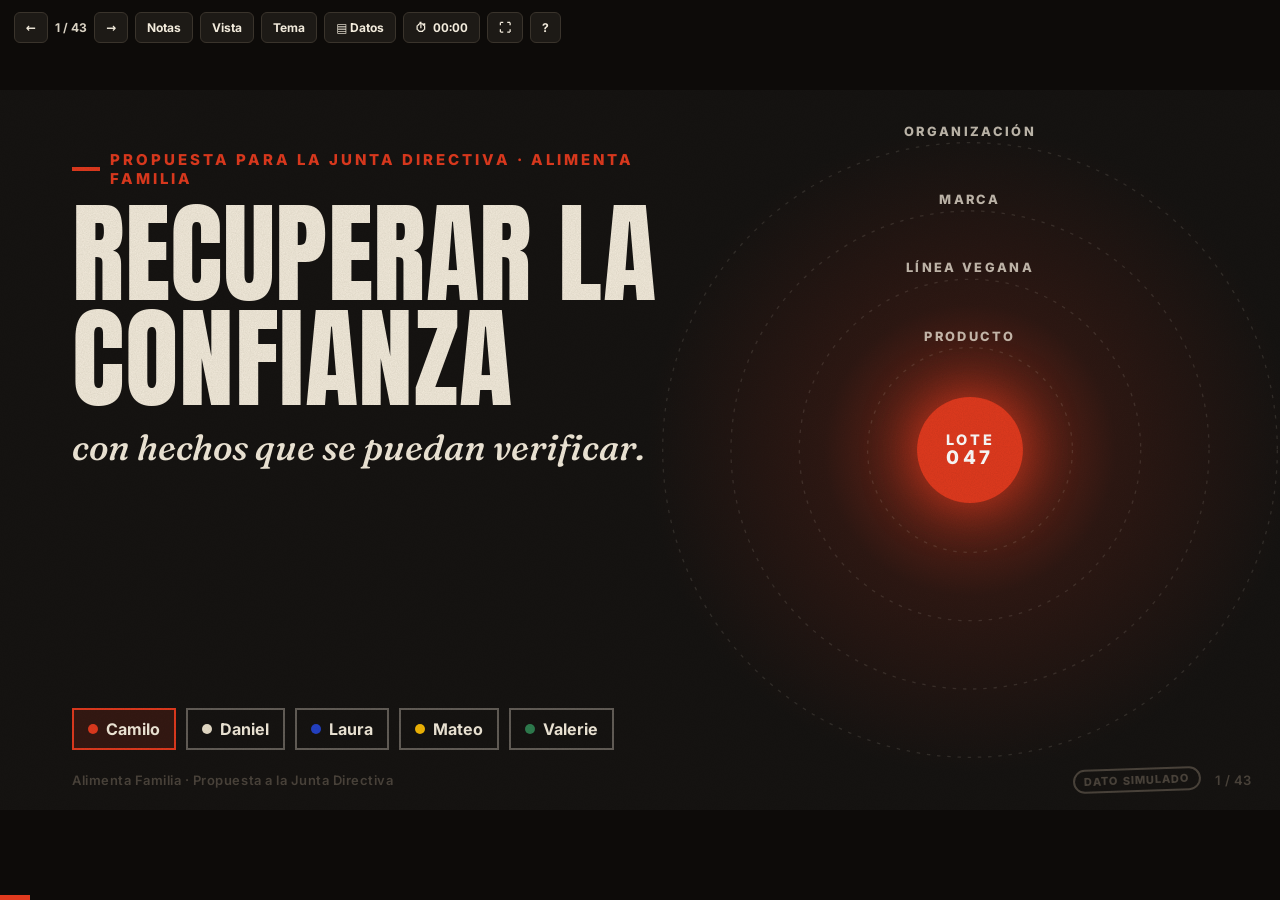
==== index.html @ 13fd01a5 "awawaw" ====
<!doctype html>
<html lang="es">
<head>
<meta charset="utf-8">
<meta name="viewport" content="width=device-width, initial-scale=1">
<title>Alimenta Familia · Propuesta a la Junta</title>
<link rel="stylesheet" href="presentacion/assets/styles.css">
</head>
<body>
<!-- Recursos SVG compartidos: tramas de semitono, brillo e iconos de collage -->
<svg width="0" height="0" style="position:absolute" aria-hidden="true">
  <defs>
    <radialGradient id="glowRed"><stop offset="0" stop-color="#E03A1E" stop-opacity=".55"/><stop offset=".45" stop-color="#E03A1E" stop-opacity=".12"/><stop offset="1" stop-color="#E03A1E" stop-opacity="0"/></radialGradient>
    <radialGradient id="glowGreen"><stop offset="0" stop-color="#46B57A" stop-opacity=".5"/><stop offset=".45" stop-color="#46B57A" stop-opacity=".12"/><stop offset="1" stop-color="#46B57A" stop-opacity="0"/></radialGradient>
    <pattern id="ht" width="7" height="7" patternUnits="userSpaceOnUse"><rect width="7" height="7" fill="#FFFDF7"/><circle cx="3.5" cy="3.5" r="1.7" fill="#151311"/></pattern>
    <pattern id="htR" width="7" height="7" patternUnits="userSpaceOnUse"><rect width="7" height="7" fill="#F7C9BE"/><circle cx="3.5" cy="3.5" r="2" fill="#E03A1E"/></pattern>
    <pattern id="htB" width="7" height="7" patternUnits="userSpaceOnUse"><rect width="7" height="7" fill="#C9D1F5"/><circle cx="3.5" cy="3.5" r="2" fill="#2442C9"/></pattern>
    <pattern id="htY" width="7" height="7" patternUnits="userSpaceOnUse"><rect width="7" height="7" fill="#FBE7A6"/><circle cx="3.5" cy="3.5" r="2" fill="#C99400"/></pattern>
    <pattern id="htG" width="7" height="7" patternUnits="userSpaceOnUse"><rect width="7" height="7" fill="#CFE6D7"/><circle cx="3.5" cy="3.5" r="2" fill="#2E7D4F"/></pattern>
    <symbol id="i-store" viewBox="0 0 100 100"><rect x="14" y="40" width="72" height="50" fill="url(#ht)" stroke="#151311" stroke-width="4"/><path d="M8 40 L18 14 H82 L92 40 Z" fill="#FFFDF7" stroke="#151311" stroke-width="4"/><path d="M8 40 q10 12 21 0 q10 12 21 0 q10 12 21 0 q10 12 21 0" fill="#F2B705" stroke="#151311" stroke-width="4"/><rect x="40" y="60" width="20" height="30" fill="#151311"/></symbol>
    <symbol id="i-mega" viewBox="0 0 100 100"><path d="M12 40 H32 L78 14 V86 L32 60 H12 Z" fill="url(#ht)" stroke="#151311" stroke-width="4" stroke-linejoin="round"/><rect x="20" y="60" width="14" height="28" fill="#151311"/><path d="M86 34 q8 16 0 32" fill="none" stroke="#151311" stroke-width="5" stroke-linecap="round"/></symbol>
    <symbol id="i-bulb" viewBox="0 0 100 100"><circle cx="50" cy="40" r="30" fill="url(#htY)" stroke="#151311" stroke-width="4"/><rect x="36" y="66" width="28" height="18" fill="#FFFDF7" stroke="#151311" stroke-width="4"/><path d="M38 74 H62 M40 80 H60" stroke="#151311" stroke-width="3"/><path d="M42 50 q8 -18 16 0" fill="none" stroke="#151311" stroke-width="3"/><path d="M50 2 V-6 M12 14 L6 8 M88 14 L94 8 M2 42 H-6 M98 42 H106" stroke="#151311" stroke-width="4" stroke-linecap="round"/></symbol>
    <symbol id="i-lock" viewBox="0 0 100 100"><path d="M30 46 V30 a20 20 0 0 1 40 0 V46" fill="none" stroke="#151311" stroke-width="8"/><rect x="18" y="44" width="64" height="48" fill="url(#htY)" stroke="#151311" stroke-width="4"/><circle cx="50" cy="64" r="7" fill="#151311"/><rect x="47" y="66" width="6" height="14" fill="#151311"/></symbol>
    <symbol id="i-robot" viewBox="0 0 100 100"><rect x="18" y="26" width="64" height="52" rx="10" fill="url(#htB)" stroke="#151311" stroke-width="4"/><circle cx="38" cy="50" r="7" fill="#FFFDF7" stroke="#151311" stroke-width="3"/><circle cx="62" cy="50" r="7" fill="#FFFDF7" stroke="#151311" stroke-width="3"/><path d="M38 66 H62" stroke="#151311" stroke-width="4"/><path d="M50 26 V12" stroke="#151311" stroke-width="4"/><circle cx="50" cy="10" r="5" fill="#E03A1E" stroke="#151311" stroke-width="3"/></symbol>
    <symbol id="i-person" viewBox="0 0 100 100"><circle cx="50" cy="30" r="17" fill="url(#htY)" stroke="#151311" stroke-width="4"/><path d="M18 92 q0 -40 32 -40 q32 0 32 40 Z" fill="url(#htY)" stroke="#151311" stroke-width="4"/></symbol>
    <symbol id="i-bottle" viewBox="0 0 100 100"><path d="M40 6 H60 V20 L68 32 V92 H32 V32 L40 20 Z" fill="url(#htR)" stroke="#151311" stroke-width="4" stroke-linejoin="round"/><rect x="32" y="46" width="36" height="26" fill="#FFFDF7" stroke="#151311" stroke-width="3"/><text x="50" y="64" text-anchor="middle" font-family="Inter,Arial" font-weight="800" font-size="12" fill="#151311">047</text></symbol>
  </defs>
</svg>

<div id="stage"><main id="deck">

<!-- ================================================================ CAMILO · EL PROBLEMA -->
<section class="slide cover" data-speaker="Camilo" data-title="Portada">
  <svg class="waves" viewBox="-410 -410 820 820" aria-hidden="true">
    <circle class="glow" r="380"/>
    <circle class="ring" r="120"/><circle class="ring" r="200"/><circle class="ring" r="280"/><circle class="ring" r="360"/>
    <circle class="wave" r="400" style="--i:0"/><circle class="wave" r="400" style="--i:1"/><circle class="wave" r="400" style="--i:2"/><circle class="wave" r="400" style="--i:3"/>
    <circle class="core" r="62"/>
    <text y="-6" style="fill:#fff;font-size:17px">LOTE</text><text y="16" style="fill:#fff;font-size:22px">047</text>
    <text y="-128">PRODUCTO</text><text y="-208">LÍNEA VEGANA</text><text y="-288">MARCA</text><text y="-368">ORGANIZACIÓN</text>
  </svg>
  <div style="position:relative;z-index:3;max-width:640px">
    <div class="kicker" data-a="up">Propuesta para la Junta Directiva · Alimenta Familia</div>
    <h1 class="hl xl" data-a="up" data-d="150">Recuperar la confianza</h1>
    <p class="say" data-a="up" data-d="350" style="color:#F2EBDC;margin-top:14px"><em>con hechos que se puedan verificar.</em></p>
  </div>
  <div class="team" data-a="up" data-d="700" style="position:relative;z-index:3">
    <span class="lead" style="--c:var(--red)">Camilo</span><span style="--c:#E8DFCB">Daniel</span><span style="--c:var(--blue)">Laura</span><span style="--c:var(--mustard)">Mateo</span><span style="--c:var(--green)">Valerie</span>
  </div>
  <aside class="notes">Buenas. Soy Camilo y con Daniel, Laura, Mateo y Valerie venimos a proponerle a la Junta cómo recuperar la confianza en Alimenta Familia. Miren el centro: un solo lote. Las ondas son lo que pasó después: la desconfianza salió del lote y llegó a toda la empresa.</aside>
</section>

<section class="slide" data-speaker="Camilo" data-title="La pregunta">
  <div class="fill center">
    <p class="say" data-a="up" style="font-size:44px">¿Cuánto cuesta perder la</p>
    <div class="ransom" data-ransom data-a="pop" data-d="300" style="font-size:118px;justify-content:center;margin:20px 0">confianza</div>
    <p class="say" data-a="up" data-d="650" style="font-size:44px">de una familia?</p>
  </div>
  <aside class="notes">Empiezo con una pregunta: ¿cuánto cuesta perder la confianza de una familia? Les vamos a dar la cifra.</aside>
</section>

<section class="slide t-red" data-speaker="Camilo" data-title="Ventas perdidas">
  <div class="kicker" style="color:#fff" data-a="up">Ventas perdidas · línea vegana · abril a septiembre</div>
  <div class="fill">
    <div class="row" style="align-items:flex-end;gap:26px">
      <span class="hero s1" data-count-lost data-a="up" data-d="150">0</span>
      <span class="say" data-a="up" data-d="450" style="font-size:42px;margin-bottom:28px;color:#fff">millones<br>de pesos</span>
    </div>
    <p class="body mt" data-a="up" data-d="800" style="color:#fff">En seis meses. Y cada mes sin confianza la cifra sigue creciendo.</p>
  </div>
  <svg data-burst="14" data-a="pop" data-d="1100" viewBox="-100 -100 200 200" style="position:absolute;right:80px;top:110px;width:230px;height:230px" aria-hidden="true"><text y="-4" text-anchor="middle" style="font:400 42px var(--display);fill:#151311">6</text><text y="30" text-anchor="middle" style="font:800 20px var(--sans);fill:#151311">MESES</text></svg>
  <aside class="notes">Mil quinientos sesenta millones de pesos. Es lo que la línea vegana dejó de vender entre abril y septiembre frente a su nivel de marzo. Y la cifra sigue creciendo cada mes que no recuperamos la confianza.</aside>
</section>

<section class="slide" data-speaker="Camilo" data-title="Confianza a la mitad">
  <div class="kicker" data-a="up">Índice de confianza del consumidor · 0 a 100</div>
  <h2 class="hl md" data-a="up" data-d="100">La confianza cayó a la mitad en un mes</h2>
  <div class="fill">
    <div class="split" style="grid-template-columns:auto 1fr auto;gap:36px">
      <div data-a="left" data-d="300"><div class="hero s2">79</div><div class="lbl">marzo</div></div>
      <svg class="chart" data-chart="caida" style="height:240px"></svg>
      <div data-a="right" data-d="1200"><div class="hero s2 c-red">38</div><div class="lbl">mayo</div></div>
    </div>
  </div>
  <aside class="notes">El índice de confianza estaba en 79. En un mes cayó a 38: la mitad.</aside>
</section>

<section class="slide" data-speaker="Camilo" data-title="NPS">
  <div class="kicker" data-a="up">NPS · disposición a recomendarnos</div>
  <h2 class="hl md" data-a="up" data-d="100">De recomendarnos a pedir que nos eviten</h2>
  <div class="fill">
    <div class="row" style="justify-content:space-between;align-items:flex-end">
      <div data-a="up" data-d="300"><span class="lbl">antes</span><div class="hero s3">+47</div></div>
      <div data-a="pop" data-d="1500" style="text-align:right"><span class="lbl">mayo</span><div class="hero s2 c-red">−18</div></div>
    </div>
    <div class="meter mt" data-a="fade" data-d="200" style="--from:73.5%;--to:41%"><span class="pin"></span></div>
    <div class="row" style="justify-content:space-between;margin-top:10px"><span class="lbl">−100 · nos evitan</span><span class="lbl">0</span><span class="lbl">+100 · nos recomiendan</span></div>
  </div>
  <aside class="notes">El NPS mide si nos recomendarían. Estábamos en más 47. Pasamos a menos 18: hoy hay más clientes que nos desaconsejan que clientes que nos recomiendan.</aside>
</section>

<section class="slide" data-speaker="Camilo" data-title="Distribuidores">
  <div class="kicker" data-a="up">Distribuidores con la línea vegana</div>
  <h2 class="hl md" data-a="up" data-d="100">4 de cada 10 distribuidores sacaron la línea</h2>
  <div class="fill">
    <div class="stores" data-stores style="display:grid;grid-template-columns:repeat(10,1fr);gap:16px"></div>
    <p class="say sm mt2" data-a="up" data-d="1800">Sin góndola no hay venta, aunque el producto ya sea seguro.</p>
  </div>
  <aside class="notes">Cuatro de cada diez distribuidores sacaron la línea vegana de sus tiendas. Y sin góndola no hay venta, aunque el producto ya sea seguro.</aside>
</section>

<section class="slide" data-speaker="Camilo" data-title="Recompra" data-steps="1">
  <div class="kicker" data-a="up">Recompra · clientes que vuelven en 60 días</div>
  <h2 class="hl md" data-a="up" data-d="100">Solo 19 de cada 100 volvieron a comprar</h2>
  <div class="fill">
    <div class="split" style="grid-template-columns:auto 1fr;gap:56px">
      <div class="waffle" data-waffle="100" data-on="42" data-gone="23" data-gone-step="1" style="grid-template-columns:repeat(10,30px)"></div>
      <div>
        <p class="say" data-a="up" data-d="300"><b>42</b> de cada 100 clientes repetían compra antes de la crisis.</p>
        <p class="say mt c-red" data-b="1"><b>23</b> de ellos no volvieron.</p>
      </div>
    </div>
  </div>
  <aside class="notes">Antes, 42 de cada 100 clientes volvían a comprar. [→] Veintitrés de ellos no volvieron. Hoy solo vuelven 19.</aside>
</section>

<section class="slide" data-speaker="Camilo" data-title="Qué pasó" data-steps="6">
  <div class="kicker" data-a="up">Qué pasó · 2026</div>
  <h2 class="hl md" data-a="up" data-d="100">Seis momentos que nos trajeron aquí</h2>
  <div class="fill">
    <div class="tl" style="display:grid;grid-template-columns:repeat(6,1fr);gap:14px;position:relative">
      <div style="position:absolute;left:0;right:0;top:30px;height:6px;background:var(--ink)" data-a="growx" data-d="300"></div>
      <div data-b="1"><div class="tdot" style="background:var(--red)"></div><div class="hero s4" style="font-size:52px">2 abr</div><p class="lbl" style="color:var(--ink)">El lote 047 sale sin 2 controles</p></div>
      <div data-b="2"><div class="tdot" style="background:var(--red)"></div><div class="hero s4" style="font-size:52px">14 abr</div><p class="lbl" style="color:var(--ink)">Noche de la crisis: intoxicaciones</p></div>
      <div data-b="3"><div class="tdot" style="background:var(--red)"></div><div class="hero s4" style="font-size:52px">16 abr</div><p class="lbl" style="color:var(--ink)">Borrador: «todo lo demás es seguro»</p></div>
      <div data-b="4"><div class="tdot" style="background:var(--red)"></div><div class="hero s4" style="font-size:52px">5 may</div><p class="lbl" style="color:var(--ink)">Documento falso; los distribuidores se van</p></div>
      <div data-b="5"><div class="tdot" style="background:var(--green)"></div><div class="hero s4" style="font-size:52px">jun</div><p class="lbl" style="color:var(--ink)">Planta abierta; una universidad verifica</p></div>
      <div data-b="6"><div class="tdot" style="background:var(--green)"></div><div class="hero s4" style="font-size:52px">15 ago</div><p class="lbl" style="color:var(--ink)">Nuevo reporte, resuelto en horas</p></div>
    </div>
  </div>
  <aside class="notes">Seis momentos. [→] El 2 de abril sale el lote 047 sin dos controles. [→] El 14, la noche de la crisis. [→] Dos días después alguien escribe que todo lo demás es seguro, sin pruebas. [→] En mayo circula un documento falso y los distribuidores se van. [→] En junio abrimos la planta. [→] Y en agosto otro reporte se resuelve en horas: ahí está la solución, que les mostraremos.</aside>
</section>

<section class="slide" data-speaker="Camilo" data-title="El contagio">
  <div class="kicker" data-a="up">Escalamiento de la desconfianza</div>
  <h2 class="hl md" data-a="up" data-d="100">El lote se quedó quieto. La desconfianza, no.</h2>
  <div class="fill"><svg class="chart" data-chart="escalera" style="height:380px"></svg></div>
  <aside class="notes">El problema técnico se quedó en un lote. Pero la desconfianza subió: al producto, a la línea vegana, a la marca y, al final, a toda la organización.</aside>
</section>

<section class="slide t-ink" data-speaker="Camilo" data-title="Crisis institucional">
  <div class="fill">
    <div class="kicker" data-a="up">Diagnóstico</div>
    <h2 class="hl xl" data-a="up" data-d="150">No falló un producto.</h2>
    <h2 class="hl xl c-red" data-a="up" data-d="550">Se rompió la confianza.</h2>
    <p class="say sm mt2" data-a="up" data-d="1000" style="color:#E8DFCB;max-width:900px">Una <b>crisis institucional</b> pone en duda la legitimidad de la empresa y su capacidad de cumplir lo que promete (Coombs, 2007).</p>
  </div>
  <span class="sticker" data-a="pop" data-d="1400" style="position:absolute;right:80px;top:120px;color:var(--mustard);font-size:18px">Crisis prevenible · SCCT</span>
  <aside class="notes">Esto no es una crisis de producto. Es una crisis institucional: lo que está en duda es la legitimidad de la empresa. Y según la teoría de Coombs es prevenible: no basta con disculparse, hay que demostrar el cambio.</aside>
</section>

<section class="slide" data-speaker="Camilo" data-title="Cuatro capas" data-steps="4">
  <div class="kicker" data-a="up">Las cuatro capas de la crisis</div>
  <h2 class="hl md" data-a="up" data-d="100">Un lote, cuatro heridas</h2>
  <div class="fill">
    <div class="cols4">
      <div class="cut tilt-l" data-b="1"><div class="tape"></div><div class="lbl">Sanitaria</div><div class="hero s3 c-red">64</div><p>reportes de salud</p></div>
      <div class="cut tilt-r" data-b="2"><div class="tape"></div><div class="lbl">Operativa</div><div class="hero s3 c-red">2/6</div><p>controles críticos sin hacer</p></div>
      <div class="cut tilt-l" data-b="3"><div class="tape"></div><div class="lbl">Informacional</div><div class="hero s3 c-red">−29%</div><p>de proteína frente a la etiqueta</p></div>
      <div class="cut red tilt-r" data-b="4"><div class="tape"></div><div class="lbl" style="color:#fff">Reputacional</div><div class="hero s3">44%</div><p>de las dudas vino de líneas sanas</p></div>
    </div>
  </div>
  <aside class="notes">Un lote abrió cuatro heridas. [→] Sanitaria: 64 reportes de salud. [→] Operativa: dos de los seis controles no se hicieron. [→] Informacional: 29 % menos proteína de la que dice la etiqueta. [→] Y reputacional: casi la mitad de las dudas vienen de productos que no tienen ningún problema.</aside>
</section>

<section class="slide" data-speaker="Camilo" data-title="Todo en verde">
  <div class="split">
    <div>
      <div class="kicker" data-a="up">Lo que veía la Junta</div>
      <h2 class="hl" data-a="up" data-d="100">El tablero decía: todo bien</h2>
      <p class="say sm mt" data-a="up" data-d="400">Controles de calidad realizados, promedio de la compañía. Meta: 95 %.</p>
    </div>
    <svg class="chart" data-chart="gauge" style="height:430px"></svg>
  </div>
  <aside class="notes">Y aquí está la causa raíz. Este es el indicador que veía la Junta: controles de calidad en 96,8 %, por encima de la meta. Todo en verde.</aside>
</section>

<section class="slide" data-speaker="Camilo" data-title="La causa raíz">
  <div class="kicker c-red" data-a="up">La causa raíz</div>
  <h2 class="hl md" data-a="up" data-d="100">Un turno omitía 1 de cada 7 controles</h2>
  <div class="fill"><svg class="chart" data-chart="heat" style="height:400px"></svg></div>
    <aside class="notes">Pero cuando abrimos ese promedio por planta y turno, la Planta Chía en turno noche omitía el 15,2 % de sus controles. De ahí salió el lote 047. No fue solo un error humano: fue un tablero que medía promedios. Daniel les muestra lo que dicen los datos.</aside>
</section>

<!-- ================================================================ DANIEL · DIAGNÓSTICO -->
<section class="slide divider t-ink" data-speaker="Daniel" data-title="Sección · Diagnóstico" style="--c:#151311">
  <div class="curtain"></div><div class="num" style="color:rgba(242,235,220,.08)">02</div>
  <div class="inner"><div class="role c-red" data-a="up" data-d="350">02 · El diagnóstico</div><div class="ransom" data-ransom data-a="pop" data-d="450">Daniel</div><p class="q" data-a="up" data-d="800" style="color:#E8DFCB">Lo que dicen los datos</p></div>
  <aside class="notes">Soy Daniel. Les muestro qué dicen los datos.</aside>
</section>

<section class="slide" data-speaker="Daniel" data-title="×11">
  <div class="row" style="align-items:flex-end;gap:30px">
    <span class="hero s2 c-red" data-a="pop">×11</span>
    <h2 class="hl md" data-a="up" data-d="200" style="margin-bottom:18px">más reclamos en la semana de la crisis</h2>
  </div>
  <div class="fill"><svg class="chart" data-chart="semanas" style="height:360px"></svg></div>
  <aside class="notes">La semana de la crisis llegaron 173 reclamos, once veces el promedio. Los rojos son reportes de salud. El volumen tardó seis semanas en volver a lo normal.</aside>
</section>

<section class="slide" data-speaker="Daniel" data-title="64 horas">
  <div class="split l">
    <svg viewBox="0 0 200 200" style="width:100%;height:440px" data-a="pop" aria-hidden="true">
      <circle cx="100" cy="104" r="80" fill="url(#ht)" stroke="#151311" stroke-width="8" style="filter:drop-shadow(6px 6px 0 #151311)"/>
      <circle cx="100" cy="104" r="62" fill="#FFFDF7" stroke="#151311" stroke-width="3"/>
      <g class="spin fast"><line x1="100" y1="104" x2="100" y2="54" stroke="#E03A1E" stroke-width="7" stroke-linecap="round"/></g>
      <g class="spin"><line x1="100" y1="104" x2="134" y2="104" stroke="#151311" stroke-width="9" stroke-linecap="round"/></g>
      <circle cx="100" cy="104" r="8" fill="#151311"/>
      <rect x="86" y="8" width="28" height="14" fill="#151311"/><path d="M40 40 L26 26 M160 40 L174 26" stroke="#151311" stroke-width="9" stroke-linecap="round"/>
    </svg>
    <div>
      <div class="kicker" data-a="up">Tiempo de respuesta · mediana</div>
      <div class="hero s1 c-red" data-a="up" data-d="200"><span data-count="64">0</span> h</div>
      <p class="say mt" data-a="up" data-d="500">Casi 3 días para responderle a una familia preocupada. Antes eran <b>25 h</b>.</p>
    </div>
  </div>
  <aside class="notes">Y la atención colapsó. Responderle a un cliente pasó de 25 a 64 horas: casi tres días esperando para una familia preocupada por su salud.</aside>
</section>

<section class="slide" data-speaker="Daniel" data-title="Sentimiento">
  <div class="kicker" data-a="up">Sentimiento de las PQR · escala −1 a +1</div>
  <h2 class="hl md" data-a="up" data-d="100">El ánimo del cliente se desplomó</h2>
  <div class="fill">
    <div class="row" style="justify-content:space-between;align-items:flex-end">
      <div data-a="up" data-d="300"><span class="lbl">antes</span><div class="hero s3">−0,10</div></div>
      <div data-a="pop" data-d="1500" style="text-align:right"><span class="lbl">60 días de crisis</span><div class="hero s2 c-red">−0,69</div></div>
    </div>
    <div class="meter mt" data-a="fade" data-d="200" style="--from:45%;--to:15.5%"><span class="pin"></span></div>
    <div class="row" style="justify-content:space-between;margin-top:10px"><span class="lbl">−1 · furia</span><span class="lbl">0</span><span class="lbl">+1 · satisfacción</span></div>
  </div>
  <aside class="notes">El tono de los mensajes pasó de neutral, menos 0,10, a casi furia: menos 0,69.</aside>
</section>

<section class="slide" data-speaker="Daniel" data-title="Un solo lote">
  <div class="split r">
    <div class="waffle" data-waffle="102" data-red="64" style="grid-template-columns:repeat(17,1fr);gap:7px"></div>
    <div>
      <div class="kicker" data-a="up">Reportes de salud</div>
      <div class="hero s2" data-a="up" data-d="200"><span class="c-red">64</span><span style="font-size:.45em"> de 102</span></div>
      <p class="say mt" data-a="up" data-d="500">vienen de un solo lote: el <b>VEG-BP-2026-047</b>. Ningún otro lote pasa de 4.</p>
    </div>
  </div>
  <aside class="notes">Cada punto es un reporte de salud. 64 de 102 vienen de un solo lote, el 047. Ningún otro lote pasa de cuatro, y esos lotes tienen todos sus controles conformes.</aside>
</section>

<section class="slide" data-speaker="Daniel" data-title="Líneas sanas">
  <div class="split l">
    <svg class="chart" data-chart="donut" style="height:470px"></svg>
    <div>
      <div class="kicker" data-a="up">Dudas de seguridad, etiquetado y rumores</div>
      <h2 class="hl" data-a="up" data-d="200">El miedo llegó a las líneas sanas</h2>
      <p class="say sm mt" data-a="up" data-d="500">Cereales, lácteos y panadería no tenían ningún problema técnico. Igual recibieron <b>164</b> dudas.</p>
    </div>
  </div>
  <aside class="notes">Y el miedo no se quedó en la línea vegana. El 44 % de las dudas de seguridad vino de cereales, lácteos y panadería, que no tenían ningún problema. Eso es el contagio en datos.</aside>
</section>

<section class="slide" data-speaker="Daniel" data-title="Ficha de hechos" data-steps="3">
  <div class="kicker" data-a="up">Ficha única de hechos</div>
  <h2 class="hl md" data-a="up" data-d="100">Lo que no consta, no se dice</h2>
  <div class="fill">
    <div class="cols3" style="text-align:center">
      <div data-b="1"><div class="hero s2 c-green">5</div><span class="stamp green">Confirmado</span><p class="lbl mt">Lote 047 sin 2 controles · proteína baja · 64 reportes · lotes 046 y 048 sanos</p></div>
      <div data-b="2"><div class="hero s2" style="color:#B58700">1</div><span class="stamp mustard">Por confirmar</span><p class="lbl mt">23 reportes de otros lotes, sin laboratorio</p></div>
      <div data-b="3"><div class="hero s2 c-red">3</div><span class="stamp red">No consta</span><p class="lbl mt">Causa · culpa del proveedor · seguridad del resto</p></div>
    </div>
  </div>
  <aside class="notes">Todo esto termina en una ficha única de hechos. [→] Cinco datos confirmados. [→] Uno por confirmar. [→] Y tres que no constan: la causa, la culpa del proveedor y la seguridad del resto del portafolio. Lo que no consta no se dice en público. Laura les presenta la solución.</aside>
</section>

<!-- ================================================================ LAURA · LA SOLUCIÓN -->
<section class="slide divider" data-speaker="Laura" data-title="Sección · Solución" style="--c:var(--blue);color:#fff">
  <div class="curtain"></div><div class="num">03</div>
  <div class="inner"><div class="role" data-a="up" data-d="350" style="color:#F2B705">03 · La solución</div><div class="ransom" data-ransom data-a="pop" data-d="450">Laura</div><p class="q" data-a="up" data-d="800">Cómo recuperamos la confianza</p></div>
  <aside class="notes">Soy Laura. Les presento la solución.</aside>
</section>

<section class="slide" data-speaker="Laura" data-title="La propuesta">
  <div class="split r">
    <div>
      <span class="sticker c-blue" data-a="pop" data-d="100">Sistema de Confianza Verificable</span>
      <h2 class="hl xl mt" data-a="up" data-d="250"><span class="c-blue">La IA verifica.</span></h2>
      <h2 class="hl xl" data-a="up" data-d="650" style="color:#B58700">Las personas deciden.</h2>
    </div>
    <div class="row" style="justify-content:center;gap:10px">
      <svg class="ico float" viewBox="-10 -10 120 120" style="width:220px;height:220px" data-a="tilt" data-d="300"><use href="#i-robot"/></svg>
      <svg class="ico float" viewBox="-10 -10 120 120" style="width:220px;height:220px;animation-delay:1s" data-a="tilt" data-d="700"><use href="#i-person"/></svg>
    </div>
  </div>
  <aside class="notes">Nuestra propuesta se llama Sistema de Confianza Verificable, y se resume en una frase: la IA verifica, las personas deciden.</aside>
</section>

<section class="slide" data-speaker="Laura" data-title="Cómo funciona" data-steps="5">
  <div class="kicker c-blue" data-a="up">Cómo funciona</div>
  <h2 class="hl md" data-a="up" data-d="100">De datos dispersos a evidencia para cada público</h2>
  <div class="fill">
    <div class="flow">
      <div class="col" data-b="1"><div class="head" style="background:var(--ink);color:var(--paper)">Datos</div><div class="it">Reclamos</div><div class="it">Lotes y controles</div><div class="it">Redes y medios</div></div>
      <div class="col" data-b="2"><div class="head" style="background:var(--blue)">IA</div><div class="it">Depura</div><div class="it">Cruza</div><div class="it">Contrasta frases</div><div class="it">Entrena voceros</div></div>
      <div class="col" data-b="3"><div class="head" style="background:var(--ink);color:var(--paper)">Ficha única</div><div class="it">Confirmado</div><div class="it">Por confirmar</div><div class="it">No consta</div></div>
      <div class="col" data-b="4"><div class="head" style="background:#C99400">Personas</div><div class="it">Calidad firma</div><div class="it">Jurídica aprueba</div><div class="it">Vocera responde</div></div>
      <div class="col" data-b="5"><div class="head" style="background:var(--green)">Públicos</div><div class="it">Familias</div><div class="it">INVIMA</div><div class="it">Distribuidores</div><div class="it">Equipo</div></div>
    </div>
  </div>
  <aside class="notes">Funciona así. [→] Entran los datos que hoy están dispersos. [→] La IA los depura, los cruza y contrasta cada frase. [→] Sale una sola ficha de hechos. [→] Con ella deciden las personas: Calidad, Jurídica y la vocera. [→] Y cada público recibe la evidencia que necesita.</aside>
</section>

<section class="slide" data-speaker="Laura" data-title="Seis fases">
  <div class="kicker c-blue" data-a="up">El sistema en el tiempo</div>
  <h2 class="hl md" data-a="up" data-d="100">Del primer día al primer año</h2>
  <div class="fill">
    <div style="display:grid;grid-template-columns:repeat(6,1fr);gap:14px">
      <div class="phase" data-a="up" data-d="300"><span class="n">1</span><span class="t">Escuchar</span><span class="lbl" style="font-size:16px">noche 1</span><span class="ia">Arma la ficha</span><span class="hu">Calidad firma</span></div>
      <div class="phase" data-a="up" data-d="450"><span class="n">2</span><span class="t">Revisar</span><span class="lbl" style="font-size:16px">día 2</span><span class="ia">Contrasta frases</span><span class="hu">Jurídica aprueba</span></div>
      <div class="phase" data-a="up" data-d="600"><span class="n">3</span><span class="t">Informar</span><span class="lbl" style="font-size:16px">semana 3</span><span class="ia">Rastrea el rumor</span><span class="hu">Vocera da la cara</span></div>
      <div class="phase" data-a="up" data-d="750"><span class="n">4</span><span class="t">Dialogar</span><span class="lbl" style="font-size:16px">mes 2</span><span class="ia">Hecho vs. promesa</span><span class="hu">Solo lo hecho</span></div>
      <div class="phase" data-a="up" data-d="900"><span class="n">5</span><span class="t">Actuar</span><span class="lbl" style="font-size:16px">mes 4</span><span class="ia">Rastrea en horas</span><span class="hu">Se comunica igual</span></div>
      <div class="phase" data-a="up" data-d="1050"><span class="n">6</span><span class="t">Recuperar</span><span class="lbl" style="font-size:16px">año 1</span><span class="ia">Evidencia por público</span><span class="hu">Cada público decide</span></div>
    </div>
    <div class="row mt" data-a="fade" data-d="1300" style="gap:24px"><span class="sticker" style="color:var(--blue)">Azul · lo hace la IA</span><span class="sticker" style="color:#B58700">Amarillo · lo decide una persona</span></div>
  </div>
  <aside class="notes">El sistema trabaja en seis fases, desde la noche de la crisis hasta el primer año. En azul, lo que hace la IA; en amarillo, lo que decide siempre una persona.</aside>
</section>

<section class="slide" data-speaker="Laura" data-title="Error 1: el comunicado" data-steps="2">
  <div class="kicker c-blue" data-a="up">Error que evita · 1 de 3 · el comunicado</div>
  <div class="fill">
    <p class="say strike" data-a="up" data-d="200" style="font-size:46px">«El resto de nuestros productos es completamente seguro.»</p>
    <div data-b="1" class="mt"><span class="stamp red">Bloqueada · sin respaldo</span></div>
    <p class="say mt2 c-green" data-b="2" style="font-size:40px">«Hoy tenemos análisis conformes de los lotes 046 y 048. No podemos afirmar más.»</p>
  </div>
  <aside class="notes">Tres errores que el sistema detiene. El primero: un comunicado que promete que todo es seguro. [→] La IA lo bloquea porque no tiene respaldo en la ficha. [→] La versión aprobada dice solo lo que consta. Eso evita un problema legal.</aside>
</section>

<section class="slide" data-speaker="Laura" data-title="Error 2: la entrevista" data-steps="2">
  <div class="kicker c-blue" data-a="up">Error que evita · 2 de 3 · la entrevista</div>
  <div class="split l">
    <svg class="ico wobble" viewBox="-10 -10 120 120" style="height:360px" data-a="tilt" data-d="100"><use href="#i-mega"/></svg>
    <div>
      <p class="say" data-a="up" data-d="300" style="font-size:40px"><b>«¿Fue culpa del proveedor?»</b></p>
      <p class="lbl">Pregunta del periodista simulado por la IA</p>
      <div data-b="1" class="mt"><p class="say sm strike">«Sí, fue el proveedor.»</p><span class="stamp red" style="font-size:28px">1 / 5</span></div>
      <div data-b="2" class="mt"><p class="say sm c-green">«No tenemos una causa confirmada. No voy a señalar a nadie.»</p><span class="stamp green" style="font-size:28px">5 / 5</span></div>
    </div>
  </div>
  <aside class="notes">El segundo: la entrevista. La IA hace de periodista hostil y pregunta si fue culpa del proveedor. [→] Responder que sí se califica con 1 sobre 5: la causa no está confirmada. [→] La respuesta entrenada saca 5 sobre 5.</aside>
</section>

<section class="slide" data-speaker="Laura" data-title="Error 3: la promesa" data-steps="1">
  <div class="kicker c-blue" data-a="up">Error que evita · 3 de 3 · el informe</div>
  <div class="fill">
    <p class="say" data-a="up" data-d="200" style="font-size:44px">«Capacitamos a 38 operarios <span class="strike" data-a="fade" data-d="900">y garantizamos que ningún control volverá a omitirse</span>.»</p>
    <div class="cols3 mt2" data-b="1" style="grid-template-columns:1fr 1fr">
      <div class="cut green tilt-l"><h3>HECHO · con evidencia</h3><p>Capacitamos a 38 operarios.</p></div>
      <div class="cut mustard tilt-r"><h3>PROMESA · se retira</h3><p>Ningún control volverá a omitirse.</p></div>
    </div>
  </div>
  <aside class="notes">El tercero: mezclar lo hecho con lo prometido. Si la promesa falla, perdemos la confianza otra vez. [→] La IA separa el hecho, que tiene evidencia, de la promesa. Solo se anuncia lo hecho.</aside>
</section>

<section class="slide t-ink" data-speaker="Laura" data-title="Límites de la IA" data-steps="3">
  <div class="kicker c-blue" data-a="up" style="color:#6E86FF">Reglas del sistema</div>
  <h2 class="hl md" data-a="up" data-d="100">Lo que la IA nunca hace</h2>
  <div class="fill">
    <div class="cols3">
      <div data-b="1"><div class="hero s4" style="color:#F2EBDC">Publicar</div><span class="stamp red" style="font-size:30px">Nunca</span></div>
      <div data-b="2"><div class="hero s4" style="color:#F2EBDC">Atender</div><span class="stamp red" style="font-size:30px">Nunca</span><p class="lbl mt" style="color:#E8DFCB">a una familia afectada</p></div>
      <div data-b="3"><div class="hero s4" style="color:#F2EBDC">Decidir</div><span class="stamp red" style="font-size:30px">Nunca</span></div>
    </div>
  </div>
  <aside class="notes">Y tiene reglas claras. La IA nunca publica sola, [→] nunca atiende a una familia afectada [→] y nunca decide. Siempre firma una persona. Mateo les presenta las acciones.</aside>
</section>

<!-- ================================================================ MATEO · ACCIONES -->
<section class="slide divider" data-speaker="Mateo" data-title="Sección · Acciones" style="--c:var(--mustard);color:#151311">
  <div class="curtain"></div><div class="num">04</div>
  <div class="inner"><div class="role" data-a="up" data-d="350">04 · Las acciones críticas</div><div class="ransom" data-ransom data-a="pop" data-d="450">Mateo</div><p class="q" data-a="up" data-d="800">Qué hacer en los próximos 90 días</p></div>
  <aside class="notes">Soy Mateo. Les presento las acciones de los próximos 90 días.</aside>
</section>

<section class="slide" data-speaker="Mateo" data-title="Ocho acciones">
  <div class="split l">
    <div>
      <div class="kicker" data-a="up" style="color:#B58700">Priorización · impacto y esfuerzo</div>
      <h2 class="hl" data-a="up" data-d="100">8 acciones críticas</h2>
      <p class="say sm mt" data-a="up" data-d="300"><b class="c-green">5</b> victorias rápidas para los primeros 45 días.<br><b class="c-blue">3</b> proyectos estratégicos para el día 90.</p>
    </div>
    <svg class="chart" data-chart="matriz" style="height:500px"></svg>
  </div>
  <aside class="notes">Proponemos ocho acciones, ubicadas por impacto y esfuerzo. Cinco son victorias rápidas: alto impacto, poco esfuerzo, todas en los primeros 45 días. Tres son proyectos estratégicos para el día 90.</aside>
</section>

<section class="slide" data-speaker="Mateo" data-title="Acción 1">
  <div class="split l">
    <div class="row" style="flex-direction:column;gap:18px">
      <svg class="ico" viewBox="-10 -10 120 120" style="width:230px;height:230px" data-a="tilt"><use href="#i-lock"/></svg>
      <div class="checks" data-checks style="display:grid;grid-template-columns:repeat(6,1fr);gap:10px;width:100%"></div>
    </div>
    <div>
      <div class="kicker" data-a="up" style="color:#B58700">Acción 1 · esta semana · Calidad</div>
      <div class="hero s1 c-green" data-a="pop" data-d="1500">6/6</div>
      <p class="say" data-a="up" data-d="300">Ningún lote sale de planta sin sus seis controles. El sistema lo <b>bloquea</b>.</p>
    </div>
  </div>
  <aside class="notes">La acción número uno: ningún lote sale de planta si no tiene sus seis controles. No depende de la memoria de nadie: el sistema bloquea la liberación. Esto ataca directamente la causa raíz que mostró Camilo.</aside>
</section>

<section class="slide" data-speaker="Mateo" data-title="Victorias rápidas">
  <div class="kicker" data-a="up" style="color:var(--green)">Otras 4 victorias rápidas · días 0 a 45</div>
  <h2 class="hl md" data-a="up" data-d="100">Responder rápido, con una sola voz</h2>
  <div class="fill">
    <div class="cols4">
      <div class="cut tilt-l" data-a="tilt" data-d="300"><div class="hero s4 c-green">2</div><h3>Ficha de hechos + auditoría IA</h3><p>100 % de mensajes revisados</p></div>
      <div class="cut tilt-r" data-a="tilt" data-d="450"><div class="hero s4 c-green">3</div><h3>Atención humana a afectados</h3><p>Respuesta en menos de 12 h</p></div>
      <div class="cut tilt-l" data-a="tilt" data-d="600"><div class="hero s4 c-green">4</div><h3>Auditoría del turno noche</h3><p>Omisiones por turno: 0 %</p></div>
      <div class="cut tilt-r" data-a="tilt" data-d="750"><div class="hero s4 c-green">5</div><h3>Escucha social contra rumores</h3><p>Sentimiento neto positivo</p></div>
    </div>
  </div>
  <aside class="notes">Las otras cuatro victorias rápidas: la ficha de hechos con auditoría de cada mensaje, atención humana a los afectados en menos de 12 horas, auditar el turno noche y escuchar las redes para frenar rumores a tiempo.</aside>
</section>

<section class="slide" data-speaker="Mateo" data-title="Proyectos estratégicos">
  <div class="kicker c-blue" data-a="up">3 proyectos estratégicos · al día 90</div>
  <h2 class="hl md" data-a="up" data-d="100">Demostrar el cambio, no solo anunciarlo</h2>
  <div class="fill">
    <div class="cols3">
      <div class="cut blue tilt-l" data-a="tilt" data-d="300"><div class="hero s4">6</div><h3>Kit de evidencia para distribuidores</h3><p>Volver al 95 % de las góndolas</p></div>
      <div class="cut blue tilt-r" data-a="tilt" data-d="450"><div class="hero s4">7</div><h3>Trazabilidad lote → tienda</h3><p>Rastrear cualquier lote en 4 h</p></div>
      <div class="cut blue tilt-l" data-a="tilt" data-d="600"><div class="hero s4">8</div><h3>Verificación universitaria</h3><p>Un informe de hechos, no de promesas</p></div>
    </div>
  </div>
  <aside class="notes">Y tres proyectos estratégicos: un kit de evidencia por lote para que los distribuidores vuelvan a vender, trazabilidad completa del lote a la tienda y una verificación externa de una universidad.</aside>
</section>

<section class="slide" data-speaker="Mateo" data-title="Hoja de ruta">
  <div class="kicker" data-a="up" style="color:#B58700">Hoja de ruta · 90 días</div>
  <h2 class="hl md" data-a="up" data-d="100">Cada acción tiene fecha y dueño</h2>
  <div class="fill"><svg class="chart" data-chart="gantt" style="height:420px"></svg></div>
  <aside class="notes">Así se ve en el tiempo. En 30 días cerramos la causa raíz. En 60, los distribuidores tienen evidencia para volver a vender. En 90, rastreamos cualquier lote en cuatro horas. Cada acción tiene un responsable.</aside>
</section>

<section class="slide" data-speaker="Mateo" data-title="La prueba">
  <div class="kicker c-green" data-a="up">La prueba · lote VEG-GA-2026-063 · agosto</div>
  <h2 class="hl md" data-a="up" data-d="100">Un nuevo reporte, resuelto en horas</h2>
  <div class="fill"><svg class="chart" data-chart="ruta" style="height:400px"></svg></div>
  <aside class="notes">Y ya lo probamos. En agosto llegó otro reporte. La IA ubicó el lote, confirmó sus seis controles y siguió el producto de la planta a la tienda. La compra fue después de la recepción: el lote estaba bien. Y la empresa lo comunicó igual.</aside>
</section>

<section class="slide t-green" data-speaker="Mateo" data-title="72 h → 6 h">
  <div class="kicker" data-a="up" style="color:#fff">Tiempo para rastrear un lote</div>
  <div class="fill">
    <div class="row" style="align-items:center;gap:30px">
      <span class="hero s2" data-a="up" data-d="100" style="color:rgba(255,255,255,.55)"><span class="strike" data-a="fade" data-d="700" style="color:inherit">72 h</span></span>
      <svg viewBox="0 0 160 60" style="width:180px" aria-hidden="true"><path d="M5 34 C 50 10, 90 56, 140 30" fill="none" stroke="#fff" stroke-width="7" stroke-linecap="round" pathLength="1" data-a="draw" data-d="600"/><path d="M126 16 L148 29 L128 44" fill="none" stroke="#fff" stroke-width="7" stroke-linecap="round" stroke-linejoin="round" data-a="fade" data-d="1500"/></svg>
      <span class="hero s1" data-a="pop" data-d="1300"><span data-count="6" data-from="72" data-dur="1400">72</span> h</span>
    </div>
    <p class="say mt2" data-a="up" data-d="1800" style="color:#fff">Meta del día 90: <b>4 horas</b>. Retirar un lote, no una línea entera. Valerie les muestra los resultados.</p>
  </div>
  <aside class="notes">Rastrear un lote pasaba de 72 horas a 6. La meta es 4. Eso significa retirar un lote y no una línea completa. Valerie les muestra los resultados.</aside>
</section>

<!-- ================================================================ VALERIE · RESULTADOS -->
<section class="slide divider" data-speaker="Valerie" data-title="Sección · Resultados" style="--c:var(--green);color:#fff">
  <div class="curtain"></div><div class="num">05</div>
  <div class="inner"><div class="role" data-a="up" data-d="350" style="color:#F2B705">05 · Los resultados</div><div class="ransom" data-ransom data-a="pop" data-d="450">Valerie</div><p class="q" data-a="up" data-d="800">Qué gana Alimenta Familia</p></div>
  <aside class="notes">Soy Valerie. Les muestro qué gana Alimenta Familia.</aside>
</section>

<section class="slide" data-speaker="Valerie" data-title="Nuevos OKR" data-steps="1">
  <div class="kicker c-green" data-a="up">OKR de la Junta</div>
  <h2 class="hl md" data-a="up" data-d="100">Dejamos de medir promedios</h2>
  <div class="fill">
    <div class="split" style="align-items:start">
      <div data-a="left" data-d="300">
        <span class="sticker c-red">Antes · crecimiento</span>
        <p class="say sm mt strike" data-a="fade" data-d="1100">Ventas ≥ 400 MM/mes</p>
        <p class="say sm strike" data-a="fade" data-d="1250">NPS ≥ 45</p>
        <p class="say sm strike" data-a="fade" data-d="1400">Controles ≥ 95 % en promedio</p>
      </div>
      <div data-b="1">
        <span class="sticker c-green">Ahora · confianza verificable</span>
        <p class="say sm mt"><b class="c-green">100 %</b> de mensajes auditados</p>
        <p class="say sm"><b class="c-green">100 %</b> de controles <span class="mark">por lote</span></p>
        <p class="say sm"><b class="c-green">≤ 12 h</b> para responder a una familia</p>
        <p class="say sm"><b class="c-green">≥ 3</b> hechos por cada promesa</p>
      </div>
    </div>
  </div>
  <aside class="notes">Proponemos cambiar lo que mide la Junta. Los OKR de antes medían crecimiento y promedios. [→] Los nuevos miden confianza que se puede verificar: mensajes auditados, controles lote por lote, respuesta en menos de 12 horas y más hechos que promesas.</aside>
</section>

<section class="slide" data-speaker="Valerie" data-title="La confianza vuelve">
  <div class="kicker c-green" data-a="up">Índice de confianza · real hasta septiembre, luego proyección</div>
  <h2 class="hl md" data-a="up" data-d="100">La confianza vuelve: 38 → 61 → 75</h2>
  <div class="fill"><svg class="chart" data-chart="confianza" style="height:420px"></svg></div>
  <aside class="notes">El indicador central: la confianza tocó fondo en 38, hoy va en 61 y con el plan proyectamos 75 en marzo de 2027, la meta.</aside>
</section>

<section class="slide" data-speaker="Valerie" data-title="La operación responde">
  <div class="kicker c-green" data-a="up">Avance frente a la meta · septiembre 2026</div>
  <h2 class="hl md" data-a="up" data-d="100">La operación ya responde</h2>
  <div class="fill"><div data-progress style="display:flex;flex-direction:column;gap:30px"></div></div>
  <aside class="notes">Lo que depende de nosotros ya mejoró: rastreamos un lote en 6 horas, respondemos en 17 y auditamos el 100 % de los mensajes. Lo que depende del público, como el NPS, avanza más lento.</aside>
</section>

<section class="slide" data-speaker="Valerie" data-title="El retorno">
  <div class="split r">
    <svg class="chart" data-chart="ventas" style="height:500px"></svg>
    <div>
      <div class="kicker c-green" data-a="up">Ventas de la línea vegana</div>
      <div class="hero s1 c-green" data-a="up" data-d="200">+<span data-count-gain>0</span></div>
      <p class="say sm" data-a="up" data-d="500">millones de COP más al mes entre septiembre y marzo. La línea vuelve a su nivel previo en <b>marzo de 2027</b>.</p>
    </div>
  </div>
  <aside class="notes">Y el negocio. Las ventas de la línea vegana van en 265 millones al mes. Con el plan proyectamos 430 en marzo: 165 millones más cada mes, y de vuelta al nivel previo a la crisis.</aside>
</section>

<section class="slide" data-speaker="Valerie" data-title="Las tres decisiones" data-steps="3">
  <div class="kicker c-green" data-a="up">Lo que le pedimos hoy a la Junta</div>
  <h2 class="hl md" data-a="up" data-d="100">Tres decisiones</h2>
  <div class="fill">
    <div class="cols3">
      <div class="cut green tilt-l" data-b="1"><div class="hero s2">6/6</div><h3>Aprobar el bloqueo de liberación</h3><p>Elimina la causa raíz. Esta semana.</p></div>
      <div class="cut blue tilt-r" data-b="2"><div class="hero s2">1</div><h3>Nombrar un dueño de la ficha de hechos</h3><p>Ninguna frase sin respaldo llega a medios.</p></div>
      <div class="cut mustard tilt-l" data-b="3"><div class="hero s2">4 h</div><h3>Financiar la trazabilidad</h3><p>Retirar un lote, no una línea. En 90 días.</p></div>
    </div>
  </div>
  <aside class="notes">Para cerrar, le pedimos a la Junta tres decisiones. [→] Aprobar esta semana el bloqueo de liberación. [→] Nombrar un dueño de la ficha de hechos. [→] Y financiar la trazabilidad para rastrear cualquier lote en cuatro horas.</aside>
</section>

<section class="slide cover" data-speaker="Valerie" data-title="Cierre">
  <svg class="waves green" viewBox="-410 -410 820 820" aria-hidden="true">
    <circle r="380" fill="url(#glowGreen)"/>
    <circle class="ring" r="120"/><circle class="ring" r="200"/><circle class="ring" r="280"/><circle class="ring" r="360"/>
    <circle class="wave" r="400" style="--i:0"/><circle class="wave" r="400" style="--i:1"/><circle class="wave" r="400" style="--i:2"/><circle class="wave" r="400" style="--i:3"/>
    <circle class="core" r="62"/>
    <text y="8" style="fill:#fff;font-size:18px">HECHOS</text>
  </svg>
  <div style="position:relative;z-index:3;max-width:660px;margin:auto 0">
    <p class="say" data-a="up" style="color:#F2EBDC;font-size:38px">Confianza =</p>
    <p class="hl" data-a="up" data-d="200" style="font-size:66px;color:#46B57A">mensaje + evidencia<br>+ consistencia + acción</p>
    <h2 class="hl xl mt2" data-a="pop" data-d="700">¿Preguntas?</h2>
    <button class="annex-cta" data-a="up" data-d="1200" data-annex-cta>▤ Anexo: cómo creamos los datos simulados →</button>
  </div>
  <aside class="notes">La confianza no la devuelve un mensaje. Es mensaje, evidencia, consistencia y acción. Ahora las ondas son verdes: la confianza también se contagia, pero solo con hechos. Muchas gracias.</aside>
</section>

<!-- ================================================================ ANEXO (oculto por defecto · botón «Datos» o tecla D) -->
<section class="slide divider" data-annex data-speaker="Equipo" data-title="Anexo · Datos simulados" style="--c:var(--blue);color:#fff">
  <div class="curtain"></div><div class="num">A</div>
  <div class="inner"><div class="role" data-a="up" data-d="350" style="color:#F2B705">Anexo</div><div class="ransom" data-ransom data-a="pop" data-d="450">Datos simulados</div><p class="q" data-a="up" data-d="800">Cómo creamos y limpiamos los datos con IA</p></div>
  <aside class="notes">Anexo opcional, solo si el profesor lo pide. Lo puede presentar cualquier integrante del equipo: explica cómo creamos y limpiamos los datos simulados.</aside>
</section>

<section class="slide" data-annex data-speaker="Equipo" data-title="Por qué simulamos">
  <div class="kicker c-blue" data-a="up">Anexo · 1</div>
  <h2 class="hl md" data-a="up" data-d="100">El caso no traía datos. Los creamos.</h2>
  <div class="fill">
    <div class="split">
      <div class="cut tilt-l" data-a="tilt" data-d="300"><h3>El problema</h3><p>El caso describe la crisis, pero no trae registros para analizar.</p></div>
      <div class="cut blue tilt-r" data-a="tilt" data-d="500"><h3>La decisión</h3><p>Simularlos con IA a partir de las cifras del caso, con errores a propósito, porque una crisis real llega con datos sucios.</p></div>
    </div>
  </div>
  <aside class="notes">El caso describe la crisis pero no trae datos. Los simulamos con IA a partir de las cifras del caso, y les metimos errores a propósito, porque en una crisis real los datos llegan sucios.</aside>
</section>

<section class="slide" data-annex data-speaker="Equipo" data-title="El prompt">
  <div class="kicker c-blue" data-a="up">Anexo · 2 · el prompt (paradigma RISE)</div>
  <h2 class="hl md" data-a="up" data-d="100">Un prompt estructurado, no una pregunta suelta</h2>
  <div class="fill">
    <div class="cols4">
      <div class="cut blue" data-a="up" data-d="300"><div class="hero s3">R</div><h3>Rol</h3><p>Consultor senior en crisis y datos</p></div>
      <div class="cut" data-a="up" data-d="450"><div class="hero s3 c-blue">I</div><h3>Insumos</h3><p>Cifras ancla del caso</p></div>
      <div class="cut" data-a="up" data-d="600"><div class="hero s3 c-blue">S</div><h3>Pasos</h3><p>Generar, sembrar errores, documentar</p></div>
      <div class="cut" data-a="up" data-d="750"><div class="hero s3 c-blue">E</div><h3>Expectativa</h3><p>Excel + hoja LEEME + código</p></div>
    </div>
  </div>
  <aside class="notes">Usamos un prompt con el paradigma RISE: rol, insumos, pasos y expectativa. Está completo en docs/prompt_RISE.md y en la hoja LEEME de cada Excel.</aside>
</section>

<section class="slide" data-annex data-speaker="Equipo" data-title="Tres bases">
  <div class="kicker c-blue" data-a="up">Anexo · 3 · las bases</div>
  <h2 class="hl md" data-a="up" data-d="100">Tres bases, coherentes con el caso</h2>
  <div class="fill">
    <div class="cols3">
      <div data-a="up" data-d="300"><div class="hero s2 c-blue"><span data-count="1025">0</span></div><p class="say sm">PQR y reclamos<br><span class="lbl">ene–sep 2026</span></p></div>
      <div data-a="up" data-d="450"><div class="hero s2 c-blue"><span data-count="1307">0</span></div><p class="say sm">controles de calidad<br><span class="lbl">216 lotes × 6 controles</span></p></div>
      <div data-a="up" data-d="600"><div class="hero s2 c-blue"><span data-count="18">0</span></div><p class="say sm">meses de KPI<br><span class="lbl">oct-2025 a mar-2027</span></p></div>
    </div>
  </div>
  <aside class="notes">Tres bases: 1.025 reclamos, 1.307 controles de 216 lotes y 18 meses de indicadores.</aside>
</section>

<section class="slide" data-annex data-speaker="Equipo" data-title="Errores sembrados">
  <div class="kicker c-blue" data-a="up">Anexo · 4 · errores sembrados a propósito</div>
  <h2 class="hl md" data-a="up" data-d="100">Datos sucios, como en la vida real</h2>
  <div class="fill">
    <div class="cols4" style="text-align:center">
      <div data-a="stamp" data-d="300"><div class="hero s3 c-red">36</div><span class="stamp red" style="font-size:24px">Duplicados</span></div>
      <div data-a="stamp" data-d="500"><div class="hero s3 c-red">39</div><span class="stamp red" style="font-size:24px">Vacíos</span></div>
      <div data-a="stamp" data-d="700"><div class="hero s3 c-red">11</div><span class="stamp red" style="font-size:24px">Fechas imposibles</span></div>
      <div data-a="stamp" data-d="900"><div class="hero s3 c-red">16</div><span class="stamp red" style="font-size:24px">Fuera de rango</span></div>
    </div>
    <p class="lbl mt2" data-a="fade" data-d="1200">Reclamos + controles. Detalle en la hoja LEEME de cada Excel.</p>
  </div>
  <aside class="notes">Sembramos 36 duplicados, 39 vacíos, 11 fechas imposibles y 16 valores fuera de rango, sumando las dos bases.</aside>
</section>

<section class="slide" data-annex data-speaker="Equipo" data-title="Limpieza">
  <div class="kicker c-blue" data-a="up">Anexo · 5 · la limpieza</div>
  <h2 class="hl md" data-a="up" data-d="100">La IA encontró y reportó cada error</h2>
  <div class="fill">
    <div class="split">
      <div data-a="up" data-d="300"><div class="hero s4"><span class="c-ink">1.025 →</span> <span class="c-green" data-count="994" data-from="1025">1025</span></div><p class="say sm">reclamos válidos</p></div>
      <div data-a="up" data-d="500"><div class="hero s4"><span class="c-ink">1.307 →</span> <span class="c-green" data-count="1296" data-from="1307">1307</span></div><p class="say sm">controles válidos</p></div>
    </div>
    <p class="say sm mt2" data-a="up" data-d="900">Los 20 tiempos de respuesta atípicos (más de 136 h) <b>no se borraron</b>: son la señal del colapso.</p>
  </div>
  <aside class="notes">Después de limpiar quedaron 994 reclamos y 1.296 controles. Los atípicos de tiempo de respuesta no se borraron, porque son justamente la señal de la crisis.</aside>
</section>

<section class="slide t-ink" data-annex data-speaker="Equipo" data-title="Reproducible">
  <div class="kicker" data-a="up" style="color:#6E86FF">Anexo · 6 · reproducible</div>
  <h2 class="hl md" data-a="up" data-d="100">Cualquiera puede regenerar los mismos datos</h2>
  <div class="fill"><div class="term" data-type data-a="fade" data-d="300"></div></div>
  <aside class="notes">Todo es reproducible: con dos comandos en Python, y con semilla fija, cualquiera obtiene exactamente los mismos datos y gráficos.</aside>
</section>

<section class="slide" data-annex data-speaker="Equipo" data-title="Ética">
  <div class="kicker c-blue" data-a="up">Anexo · 7 · uso responsable</div>
  <div class="fill center">
    <span class="stamp" data-a="stamp" data-d="200" style="font-size:96px;color:var(--blue)">Dato simulado</span>
    <p class="say mt2" data-a="up" data-d="700">Todo está marcado como simulado. No inventamos cifras fuera del caso: lo que no consta, dice «no consta».</p>
  </div>
  <aside class="notes">Y lo más importante: todo está marcado como simulado, y no inventamos nada que el caso no dijera.</aside>
</section>

</main></div>

<div id="progress"></div>
<div id="hud">
  <button data-act="prev" title="Anterior (←)">←</button><span id="count">1 / 1</span><button data-act="next" title="Siguiente (→)">→</button>
  <button data-act="notes" title="Notas del expositor (N)">Notas</button>
  <button data-act="overview" title="Vista general (O)">Vista</button>
  <button data-act="theme" title="Tema noche (L)">Tema</button>
  <button data-act="annex" id="annexBtn" title="Mostrar u ocultar el anexo de datos simulados (D)">▤ Datos</button>
  <button data-act="goAnnex" id="goAnnex" title="Ir al anexo">Ir al anexo →</button>
  <button data-act="timer" title="Cronómetro (T)">⏱ <span id="timer">00:00</span></button>
  <button data-act="full" title="Pantalla completa (F)">⛶</button>
  <button data-act="help" title="Atajos (?)">?</button>
</div>
<aside id="notes-panel" aria-live="polite"></aside>
<div id="toast"></div>
<div id="help"><div class="box">
  <b>Atajos</b><br>
  <kbd>→</kbd> <kbd>Espacio</kbd> avanza (primero revela los pasos de la diapositiva) · <kbd>←</kbd> retrocede<br>
  <kbd>1</kbd> Camilo · <kbd>2</kbd> Daniel · <kbd>3</kbd> Laura · <kbd>4</kbd> Mateo · <kbd>5</kbd> Valerie<br>
  <kbd>D</kbd> mostrar u ocultar el anexo de datos simulados<br>
  <kbd>N</kbd> notas · <kbd>O</kbd> vista general · <kbd>F</kbd> pantalla completa · <kbd>L</kbd> tema noche<br>
  <kbd>T</kbd> cronómetro · <kbd>R</kbd> reiniciar · <kbd>Inicio</kbd>/<kbd>Fin</kbd>
</div></div>

<script src="presentacion/assets/data.js"></script>
<script src="presentacion/assets/app.js"></script>
</body>
</html>
---- presentacion/assets/styles.css ----
/* =====================================================================
   Alimenta Familia · Propuesta a la Junta
   Sistema de diseño: collage editorial (risografía) + tablero de datos
   ===================================================================== */
/* Fuentes incluidas en la carpeta (funcionan sin internet) · licencia OFL */
@font-face{font-family:"Anton";src:url(fonts/anton-latin-400-normal.woff2) format("woff2");font-weight:400;font-display:block}
@font-face{font-family:"Fraunces";src:url(fonts/fraunces-latin-500-normal.woff2) format("woff2");font-weight:500;font-display:block}
@font-face{font-family:"Fraunces";src:url(fonts/fraunces-latin-700-normal.woff2) format("woff2");font-weight:700;font-display:block}
@font-face{font-family:"Fraunces";src:url(fonts/fraunces-latin-500-italic.woff2) format("woff2");font-weight:500;font-style:italic;font-display:block}
@font-face{font-family:"Inter";src:url(fonts/inter-latin-400-normal.woff2) format("woff2");font-weight:400;font-display:block}
@font-face{font-family:"Inter";src:url(fonts/inter-latin-600-normal.woff2) format("woff2");font-weight:600;font-display:block}
@font-face{font-family:"Inter";src:url(fonts/inter-latin-700-normal.woff2) format("woff2");font-weight:700;font-display:block}
@font-face{font-family:"Inter";src:url(fonts/inter-latin-800-normal.woff2) format("woff2");font-weight:800;font-display:block}
:root{
  /* Paleta semántica: cada color significa una sola cosa */
  --paper:#F2EBDC;   /* fondo · cercanía, alimento casero */
  --paper-2:#E8DFCB; /* papel recortado */
  --ink:#151311;     /* texto y recortes en semitono */
  --ink-2:#4B443C;   /* texto secundario */
  --red:#E03A1E;     /* SOLO crisis, riesgo y pérdida */
  --green:#2E7D4F;   /* SOLO recuperación y confianza */
  --mustard:#F2B705; /* SOLO decisión humana y acciones */
  --blue:#2442C9;    /* SOLO la IA (sobreimpresión riso) */
  --white:#FFFDF7;
  --display:"Anton","Bebas Neue",Impact,"Haettenschweiler","Arial Narrow Bold",sans-serif;
  --serif:"Fraunces",Georgia,"Times New Roman",serif;
  --sans:"Inter","Segoe UI",system-ui,-apple-system,Arial,sans-serif;
  --mono:"JetBrains Mono",Consolas,"Courier New",monospace;
  --ease:cubic-bezier(.2,.8,.2,1);
  --bounce:cubic-bezier(.34,1.56,.64,1);
}
/* Tema noche (tecla L): mismo significado, fondo de tinta */
body.night{
  --paper:#171411; --paper-2:#231F1A; --ink:#F2EBDC; --ink-2:#BDB3A2; --white:#2A251F;
  --red:#FF5636; --green:#46B57A; --mustard:#FFC929; --blue:#6E86FF;
}

*{box-sizing:border-box;margin:0;padding:0}
html,body{height:100%;background:#0d0b09;color:var(--ink);font-family:var(--sans);overflow:hidden}
#stage{position:fixed;inset:0;display:grid;place-items:center}
#deck{width:1280px;height:720px;position:relative;transform-origin:center center}

/* ---------- diapositiva ---------- */
.slide{position:absolute;inset:0;background:var(--paper);color:var(--ink);overflow:hidden;padding:58px 72px 64px;
  display:flex;flex-direction:column;visibility:hidden;opacity:0}
.slide.active{visibility:visible;opacity:1;animation:slideIn .55s var(--ease) both}
.slide.leaving{visibility:visible;opacity:1;animation:slideOut .45s var(--ease) both;z-index:2}
@keyframes slideIn{from{opacity:0;transform:translateX(26px)}to{opacity:1;transform:none}}
@keyframes slideOut{from{opacity:1}to{opacity:0;transform:translateX(-26px)}}
.slide .notes{display:none}
.slide.hidden-annex{display:none}

/* grano de papel sobre todas las diapositivas */
.slide::after{content:"";position:absolute;inset:0;pointer-events:none;z-index:50;opacity:.42;mix-blend-mode:multiply;
  background-image:url("data:image/svg+xml;utf8,<svg xmlns='http://www.w3.org/2000/svg' width='240' height='240'><filter id='n'><feTurbulence type='fractalNoise' baseFrequency='.85' numOctaves='3' stitchTiles='stitch'/><feColorMatrix values='0 0 0 0 .35  0 0 0 0 .3  0 0 0 0 .25  0 0 0 .55 0'/></filter><rect width='100%' height='100%' filter='url(%23n)'/></svg>")}
body.night .slide::after{mix-blend-mode:screen;opacity:.18}

/* tonos de fondo por momento de la historia */
.slide.t-ink{background:var(--ink);color:var(--paper)}
.slide.t-ink .kicker,.slide.t-ink .lbl{color:var(--paper)}
.slide.t-red{background:var(--red);color:var(--white)}
.slide.t-green{background:var(--green);color:var(--white)}
.slide.t-blue{background:var(--blue);color:var(--white)}
.slide.t-mustard{background:var(--mustard);color:var(--ink)}
body.night .slide.t-ink{background:#0b0a08;color:#F2EBDC}

/* ---------- tipografía ---------- */
.kicker{font:800 15px var(--sans);letter-spacing:.2em;text-transform:uppercase;color:var(--c,var(--red));display:flex;align-items:center;gap:10px;margin-bottom:14px}
.kicker::before{content:"";width:28px;height:4px;background:currentColor}
.hl{font-family:var(--display);font-weight:400;text-transform:uppercase;letter-spacing:.005em;line-height:.95;font-size:76px;max-width:1080px}
.hl.xl{font-size:110px}
.hl.md{font-size:60px}
.say{font-family:var(--serif);font-weight:500;font-size:36px;line-height:1.25;max-width:980px}
.say.sm{font-size:28px}
.body{font-size:26px;line-height:1.4;max-width:900px}
.lbl{font:700 22px var(--sans);color:var(--ink-2);line-height:1.3}
.hero{font-family:var(--display);font-weight:400;line-height:.85;letter-spacing:-.01em}
.hero.s1{font-size:240px}.hero.s2{font-size:180px}.hero.s3{font-size:130px}.hero.s4{font-size:96px}
.c-red{color:var(--red)}.c-green{color:var(--green)}.c-blue{color:var(--blue)}.c-mustard{color:var(--mustard)}.c-ink{color:var(--ink)}
.t-red .c-red,.t-red .hero{color:var(--white)}
em{font-style:italic;font-family:var(--serif)}
.mark{background:linear-gradient(transparent 55%,var(--mustard) 55%,var(--mustard) 92%,transparent 92%);padding:0 4px}
.strike{color:var(--ink-2);text-decoration-line:line-through;text-decoration-thickness:5px;text-decoration-color:transparent;text-decoration-skip-ink:none}
.slide.active .strike[data-a],.slide.active .strike.on,.slide [data-b].on .strike,.slide.active [data-a] .strike{animation:strike .6s ease .9s forwards}
@keyframes strike{to{text-decoration-color:var(--red)}}
body.overview .strike{text-decoration-color:var(--red)}

/* ---------- layout ---------- */
.fill{flex:1;min-height:0;display:flex;flex-direction:column;justify-content:center}
.center{align-items:center;justify-content:center;text-align:center}
.row{display:flex;gap:40px;align-items:center}
.split{display:grid;grid-template-columns:1fr 1fr;gap:48px;align-items:center}
.split.r{grid-template-columns:1.25fr 1fr}
.split.l{grid-template-columns:1fr 1.3fr}
.cols3{display:grid;grid-template-columns:repeat(3,1fr);gap:26px}
.cols4{display:grid;grid-template-columns:repeat(4,1fr);gap:22px}
.mt{margin-top:24px}.mt2{margin-top:40px}
svg.chart{display:block;width:100%;height:100%;overflow:visible}
svg.chart text{font-family:var(--sans)}

/* ---------- componentes de collage ---------- */
.cut{background:var(--white);color:var(--ink);padding:22px 26px;box-shadow:6px 6px 0 var(--ink);position:relative}
.cut.red{background:var(--red);color:var(--white)}
.cut.green{background:var(--green);color:var(--white)}
.cut.blue{background:var(--blue);color:var(--white)}
.cut.mustard{background:var(--mustard);color:var(--ink)}
.cut.ink{background:var(--ink);color:var(--paper)}
.cut h3{font:800 24px var(--sans);margin-bottom:8px;line-height:1.2}
.cut p{font-size:21px;line-height:1.38}
.tilt-l{transform:rotate(-2deg)}.tilt-r{transform:rotate(1.6deg)}
/* papel rasgado: el clip-path lo genera app.js en [data-torn] */
.tape{position:absolute;width:110px;height:30px;background:rgba(242,183,5,.75);top:-14px;left:50%;transform:translateX(-50%) rotate(-4deg);mix-blend-mode:multiply}
.sticker{display:inline-flex;align-items:center;gap:8px;font:800 14px var(--sans);letter-spacing:.08em;text-transform:uppercase;padding:7px 12px;border:2.5px solid currentColor;border-radius:999px;transform:rotate(-3deg)}
.stamp{display:inline-block;font-family:var(--display);font-size:40px;text-transform:uppercase;padding:6px 18px;border:5px solid currentColor;border-radius:8px;transform:rotate(-6deg);letter-spacing:.04em}
.stamp.red{color:var(--red)}.stamp.green{color:var(--green)}.stamp.mustard{color:#B58700}
body.night .stamp.mustard{color:var(--mustard)}
.dots{position:absolute;pointer-events:none;background-image:radial-gradient(var(--c,var(--ink)) 32%,transparent 36%);background-size:12px 12px;opacity:.9;
  -webkit-mask-image:radial-gradient(closest-side,#000 40%,transparent);mask-image:radial-gradient(closest-side,#000 40%,transparent)}
.halftone-fade{-webkit-mask-image:linear-gradient(90deg,#000,transparent);mask-image:linear-gradient(90deg,#000,transparent)}

/* letras recortadas tipo «nota de rescate» (las arma app.js) */
.ransom{display:flex;flex-wrap:wrap;gap:6px 4px;align-items:center;line-height:1}
.ransom .w{display:inline-flex;gap:3px;margin-right:18px}
.ransom .ch{display:inline-grid;place-items:center;min-width:.62em;padding:.06em .1em .02em;box-shadow:3px 3px 0 rgba(0,0,0,.35)}

/* icono de collage */
.ico{width:100%;height:100%;overflow:visible;filter:drop-shadow(5px 5px 0 var(--ink))}
body.night .ico{filter:drop-shadow(5px 5px 0 #000)}

/* ---------- elementos de datos ---------- */
.waffle{display:grid;gap:6px}
.waffle i{display:block;aspect-ratio:1;border-radius:50%;background:var(--paper-2);border:2px solid var(--ink)}
.waffle i.on{background:var(--ink)}
.waffle i.r{background:var(--red);border-color:var(--red)}
.waffle i.g{background:var(--green);border-color:var(--green)}
.waffle i.gone{background:transparent;border-style:dashed;border-color:var(--red)}
.bar-h{height:26px;background:var(--paper-2);border:2.5px solid var(--ink);position:relative;overflow:hidden}
.bar-h > b{position:absolute;inset:0 auto 0 0;background:var(--c,var(--green));width:var(--w,50%);transform-origin:left}
.meter{position:relative;height:34px;border:3px solid var(--ink);background:linear-gradient(90deg,var(--red),var(--paper-2) 50%,var(--green))}
.meter .pin{position:absolute;top:-16px;width:6px;height:62px;background:var(--ink);left:var(--x);transform:translateX(-50%)}
.term{background:#151311;color:#F2EBDC;font:500 21px/1.55 var(--mono);padding:24px 28px;box-shadow:8px 8px 0 var(--blue);white-space:pre;min-height:260px}
.term .p{color:#F2B705}.term .ok{color:#46B57A}
.flow{display:grid;grid-template-columns:repeat(5,1fr);gap:30px;position:relative}
.flow .col{display:flex;flex-direction:column;gap:12px}
.flow .col .head{font:800 19px var(--sans);text-transform:uppercase;letter-spacing:.06em;padding:12px 14px;color:var(--white)}
.flow .col .it{background:var(--white);border:2.5px solid var(--ink);padding:10px 12px;font:600 18px var(--sans)}
.phase{display:flex;flex-direction:column;gap:10px}
.phase .n{font-family:var(--display);font-size:64px;line-height:.9}
.phase .t{font:800 23px var(--sans);text-transform:uppercase}
.phase .ia{background:var(--blue);color:#fff;padding:10px 12px;font:600 17px/1.3 var(--sans)}
.phase .hu{background:var(--mustard);color:#151311;padding:10px 12px;font:700 17px/1.3 var(--sans)}

.tdot{width:26px;height:26px;border-radius:50%;border:5px solid var(--ink);margin:17px 0 16px;position:relative;z-index:2}
.slide.active .meter .pin{animation:pin 1.5s var(--ease) .7s both}
@keyframes pin{from{left:var(--from)}to{left:var(--to)}}
.slide.active .waffle i{animation:aPop .35s var(--bounce) both;animation-delay:calc(var(--i) * 9ms + 250ms)}
.waffle i{transition:background .4s,border-color .4s}
.stores .st{position:relative}
.stores .st svg{width:100%;height:auto;display:block}
.slide.active .stores .st{animation:aUp .5s var(--ease) both;animation-delay:calc(var(--i) * 70ms + 200ms)}
.stores .x{position:absolute;inset:-6px;overflow:visible}
.stores .x path{stroke:var(--red);stroke-width:12;stroke-linecap:round;fill:none}
.stores .st.gone svg.store{opacity:.35;filter:grayscale(1);transition:opacity .4s 1.4s}
.checks .ck{aspect-ratio:1;border:4px solid var(--ink);background:var(--white);display:grid;place-items:center}
.checks .ck svg{width:80%;height:80%}
.checks .ck path{stroke:var(--green);stroke-width:14;fill:none;stroke-linecap:round;stroke-linejoin:round}
.prog{display:grid;grid-template-columns:330px 1fr 150px;gap:26px;align-items:center}
.prog .nm{font:800 24px var(--sans)}
.prog .nm small{display:block;font:600 17px var(--sans);color:var(--ink-2);margin-top:4px}
.prog .bar{height:40px;border:3px solid var(--ink);background:var(--white);position:relative}
.prog .bar b{position:absolute;inset:0 auto 0 0;width:var(--w)}
.slide.active .prog .bar b{animation:aGrowX 1.1s var(--ease) both;transform-origin:left;animation-delay:var(--d)}
.prog .val{font-family:var(--display);font-size:56px;line-height:1;text-align:right}
/* ---------- chip de expositor y pie ---------- */
.who{position:absolute;top:22px;right:28px;z-index:40;display:flex;align-items:center;gap:8px;font:800 14px var(--sans);letter-spacing:.06em;text-transform:uppercase;
  padding:6px 13px;background:var(--ink);color:var(--paper);transform:rotate(1.5deg)}
.who::before{content:"";width:10px;height:10px;border-radius:50%;background:var(--c)}
.slide.t-ink .who{background:var(--paper);color:var(--ink)}
.foot{position:absolute;left:72px;right:28px;bottom:18px;z-index:40;display:flex;justify-content:space-between;align-items:center;font:600 13px var(--sans);color:var(--ink-2);letter-spacing:.04em}
.slide.t-ink .foot,.slide.t-red .foot,.slide.t-green .foot,.slide.t-blue .foot{color:rgba(255,255,255,.75)}
.foot .sim{border:2px solid currentColor;padding:3px 9px;border-radius:99px;font-weight:800;letter-spacing:.1em;text-transform:uppercase;font-size:11px;transform:rotate(-2deg)}

/* ---------- separador de sección (cortina de papel) ---------- */
.divider{padding:0;justify-content:center}
.divider .curtain{position:absolute;inset:-20px -40px;background:var(--c);transform-origin:left}
.slide.active.divider .curtain{animation:curtain .8s var(--ease) both}
@keyframes curtain{from{transform:translateX(-105%) rotate(-2deg)}to{transform:none}}
.divider .num{position:absolute;right:60px;bottom:-40px;font-family:var(--display);font-size:420px;line-height:1;color:rgba(0,0,0,.14)}
.divider .inner{position:relative;padding:0 90px;z-index:5}
.divider .role{font:800 22px var(--sans);letter-spacing:.24em;text-transform:uppercase;margin-bottom:18px}
.divider .ransom{font-size:120px}
.divider .q{font-family:var(--serif);font-size:34px;margin-top:26px;max-width:900px;line-height:1.25}

/* =====================================================================
   ANIMACIONES · data-a="up|pop|left|right|tilt|draw|grow|growx|stamp|fade"
   Se reproducen al activarse la diapositiva; data-d = retraso en ms (app.js)
   ===================================================================== */
.slide.active [data-a]{animation-duration:.65s;animation-timing-function:var(--ease);animation-fill-mode:both;animation-delay:var(--d,0ms)}
.slide.active [data-a="up"]{animation-name:aUp}
.slide.active [data-a="pop"]{animation-name:aPop;animation-timing-function:var(--bounce)}
.slide.active [data-a="left"]{animation-name:aLeft}
.slide.active [data-a="right"]{animation-name:aRight}
.slide.active [data-a="tilt"]{animation-name:aTilt;animation-timing-function:var(--bounce)}
.slide.active [data-a="stamp"]{animation-name:aStamp;animation-duration:.45s;animation-timing-function:var(--bounce)}
.slide.active [data-a="fade"]{animation-name:aFade}
.slide.active [data-a="grow"]{animation-name:aGrow;transform-box:fill-box;transform-origin:50% 100%}
.slide.active [data-a="growx"]{animation-name:aGrowX;transform-box:fill-box;transform-origin:0 50%}
.slide.active [data-a="draw"]{stroke-dasharray:1;animation-name:aDraw;animation-duration:1.3s}
@keyframes aUp{from{opacity:0;transform:translateY(34px)}to{opacity:1;transform:none}}
@keyframes aPop{from{opacity:0;transform:scale(.5) rotate(-6deg)}to{opacity:1;transform:none}}
@keyframes aLeft{from{opacity:0;transform:translateX(-60px)}to{opacity:1;transform:none}}
@keyframes aRight{from{opacity:0;transform:translateX(60px)}to{opacity:1;transform:none}}
@keyframes aTilt{from{opacity:0;transform:translateY(40px) rotate(8deg) scale(.9)}to{opacity:1}}
@keyframes aStamp{0%{opacity:0;transform:scale(2.4) rotate(-14deg)}100%{opacity:1}}
@keyframes aFade{from{opacity:0}to{opacity:1}}
@keyframes aGrow{from{transform:scaleY(0)}to{transform:scaleY(1)}}
@keyframes aGrowX{from{transform:scaleX(0)}to{transform:scaleX(1)}}
@keyframes aDraw{from{stroke-dashoffset:1}to{stroke-dashoffset:0}}
/* las piezas con rotación fija conservan su inclinación al terminar */
.slide.active .tilt-l[data-a]{animation-name:aTiltL}
.slide.active .tilt-r[data-a]{animation-name:aTiltR}
@keyframes aTiltL{from{opacity:0;transform:translateY(40px) rotate(6deg)}to{opacity:1;transform:rotate(-2deg)}}
@keyframes aTiltR{from{opacity:0;transform:translateY(40px) rotate(-6deg)}to{opacity:1;transform:rotate(1.6deg)}}
.slide.active .stamp[data-a]{animation-name:aStampR}
@keyframes aStampR{0%{opacity:0;transform:scale(2.4) rotate(-18deg)}100%{opacity:1;transform:rotate(-6deg)}}

/* builds: [data-b="n"] aparece al pulsar → (app.js agrega .on) */
.slide [data-b]:not(.on){opacity:0;pointer-events:none}
.slide [data-b].on{animation:aUp .55s var(--ease) both}
.slide [data-b].on[data-a="pop"],.slide [data-b].on.stamp{animation:aStampR .45s var(--bounce) both}
.slide [data-b].on[data-a="left"]{animation:aLeft .55s var(--ease) both}
.slide [data-b].on[data-a="grow"]{animation:aGrow .7s var(--ease) both;transform-box:fill-box;transform-origin:50% 100%}
.slide [data-b].on[data-a="growx"]{animation:aGrowX .7s var(--ease) both;transform-box:fill-box;transform-origin:0 50%}
.slide [data-b].on[data-a="fade"]{animation:aFade .5s ease both}
.build-hint{position:absolute;right:30px;bottom:44px;z-index:41;font:800 12px var(--sans);letter-spacing:.12em;color:var(--ink-2);opacity:0;transition:opacity .3s}
body.show-hud .slide.has-steps .build-hint{opacity:.8}

/* ---------- portada: ondas de luz ---------- */
.cover{background:var(--ink);color:var(--paper);padding:60px 72px}
.waves{position:absolute;right:-40px;top:50%;width:700px;height:700px;transform:translateY(-50%)}
.waves .wave{fill:none;stroke:var(--red);stroke-width:3;transform-box:fill-box;transform-origin:center;opacity:0}
.slide.active .waves .wave{animation:wave 4.8s cubic-bezier(.15,.6,.35,1) infinite;animation-delay:calc(var(--i) * 1.2s)}
@keyframes wave{0%{transform:scale(.12);opacity:0;stroke-width:10}10%{opacity:.95}70%{opacity:.35}100%{transform:scale(1);opacity:0;stroke-width:1.5}}
.waves .ring{fill:none;stroke:rgba(242,235,220,.12);stroke-width:1.5;stroke-dasharray:4 8}
.waves .core{fill:var(--red);filter:drop-shadow(0 0 30px rgba(224,58,30,.9))}
.slide.active .waves .core{animation:pulse 2.4s ease-in-out infinite}
@keyframes pulse{0%,100%{filter:drop-shadow(0 0 18px rgba(224,58,30,.7))}50%{filter:drop-shadow(0 0 48px rgba(224,58,30,1))}}
.waves .glow{fill:url(#glowRed)}
.waves text{font:800 15px var(--sans);letter-spacing:.18em;fill:rgba(242,235,220,.78);text-anchor:middle}
.waves.green .wave{stroke:var(--green)} .waves.green .core{fill:var(--green);filter:drop-shadow(0 0 30px rgba(46,125,79,.9))}
.slide.active .waves.green .core{animation:pulseG 2.4s ease-in-out infinite}
@keyframes pulseG{0%,100%{filter:drop-shadow(0 0 18px rgba(70,181,122,.6))}50%{filter:drop-shadow(0 0 48px rgba(70,181,122,1))}}
.cover .team{display:flex;gap:10px;flex-wrap:wrap;margin-top:auto}
.cover .team span{font:700 16px var(--sans);padding:9px 14px;border:2px solid rgba(242,235,220,.35);display:flex;gap:8px;align-items:center}
.cover .team span::before{content:"";width:10px;height:10px;border-radius:50%;background:var(--c)}
.cover .team span.lead{border-color:var(--red);background:rgba(224,58,30,.15)}

/* animaciones continuas pequeñas */
.slide.active .spin{animation:spin 6s linear infinite;transform-box:fill-box;transform-origin:center}
.slide.active .spin.fast{animation-duration:1.4s}
@keyframes spin{to{transform:rotate(360deg)}}
.slide.active .wobble{animation:wobble 3.2s ease-in-out infinite;transform-origin:center}
@keyframes wobble{0%,100%{transform:rotate(-3deg)}50%{transform:rotate(3deg)}}
.slide.active .float{animation:float 4s ease-in-out infinite}
@keyframes float{0%,100%{transform:translateY(0)}50%{transform:translateY(-10px)}}
.blink{animation:blink 1s steps(1) infinite}
@keyframes blink{50%{opacity:0}}

/* botón visible del cierre hacia el anexo */
.annex-cta{margin-top:28px;font:800 18px var(--sans);letter-spacing:.04em;padding:12px 18px;background:#2442C9;color:#fff;border:0;box-shadow:5px 5px 0 #F2EBDC;cursor:pointer}
.annex-cta:hover{background:#3557e8}
@media print{.annex-cta{display:none}}
/* ---------- controles ---------- */
#progress{position:fixed;left:0;bottom:0;height:5px;background:var(--red);transition:width .35s,background .35s;z-index:20}
#hud{position:fixed;left:14px;top:12px;display:flex;gap:7px;align-items:center;font:700 12px var(--sans);color:#d9d2c3;z-index:20;opacity:0;transition:opacity .25s}
#hud:hover,body.show-hud #hud,body.notes-open #hud{opacity:1}
#hud button{background:#1d1a16;color:#F2EBDC;border:1px solid #3a342c;border-radius:6px;padding:7px 11px;font:700 12px var(--sans);cursor:pointer;display:inline-flex;gap:6px;align-items:center}
#hud button:hover{background:#2c2721}
#hud button.on{background:#2442C9;border-color:#6E86FF}
#hud #goAnnex{display:none;background:#F2B705;color:#151311;border-color:#F2B705}
body.annex-on #hud #goAnnex{display:inline-flex}
#timer{font-variant-numeric:tabular-nums}
#notes-panel{position:fixed;right:0;top:0;bottom:0;width:390px;background:#110f0c;color:#efe8da;padding:24px 22px 70px;transform:translateX(100%);transition:transform .25s;z-index:30;overflow:auto;font:16px/1.6 var(--sans);border-left:3px solid #E03A1E}
body.notes-open #notes-panel{transform:none}
body.notes-open #stage{right:390px}
#notes-panel .np-who{font-weight:800;font-size:13px;letter-spacing:.14em;text-transform:uppercase;margin-bottom:6px}
#notes-panel .np-title{font-family:var(--serif);font-size:23px;margin-bottom:12px}
#notes-panel .np-step{font-size:13px;color:#F2B705;margin-bottom:10px;font-weight:700}
#notes-panel .np-next{margin-top:22px;padding-top:12px;border-top:1px solid #2c2721;color:#a69c8b;font-size:14px}
body.overview #stage{display:block;overflow:auto;right:0}
body.overview #deck{transform:none!important;width:auto;height:auto;display:grid;grid-template-columns:repeat(5,1fr);gap:16px;padding:24px}
body.overview .slide{position:relative;inset:auto;visibility:visible;opacity:1;width:1280px;height:720px;zoom:.19;cursor:pointer;outline:10px solid transparent;animation:none}
body.overview .slide.hidden-annex{display:none}
body.overview .slide.current{outline-color:#F2B705}
body.overview .slide [data-b]{opacity:1!important}
#help{position:fixed;inset:0;display:none;place-items:center;background:rgba(0,0,0,.6);z-index:40}
body.help-open #help{display:grid}
#help .box{background:#F2EBDC;color:#151311;padding:30px 36px;max-width:560px;font:16px/1.9 var(--sans);box-shadow:8px 8px 0 #E03A1E}
#help kbd{background:#fff;border:2px solid #151311;padding:0 7px;font:700 13px var(--sans)}
#toast{position:fixed;left:50%;bottom:26px;transform:translate(-50%,20px);background:#151311;color:#F2EBDC;padding:12px 18px;font:700 14px var(--sans);border-left:5px solid #2442C9;opacity:0;transition:.3s;z-index:45;pointer-events:none}
#toast.show{opacity:1;transform:translate(-50%,0)}

@media (prefers-reduced-motion: reduce){
  *,*::before,*::after{animation-duration:.01ms!important;animation-iteration-count:1!important;animation-delay:0ms!important;transition:none!important}
  .waves .wave{opacity:.4}
}
@media print{
  html,body{overflow:visible;background:#fff}
  #stage{position:static;display:block}
  #deck{transform:none!important;width:auto;height:auto}
  .slide{position:relative;visibility:visible;opacity:1;page-break-after:always;width:1280px;height:720px}
  .slide [data-b]{opacity:1!important}
  #hud,#progress,#notes-panel,#help,#toast{display:none}
  @page{size:1280px 720px;margin:0}
}
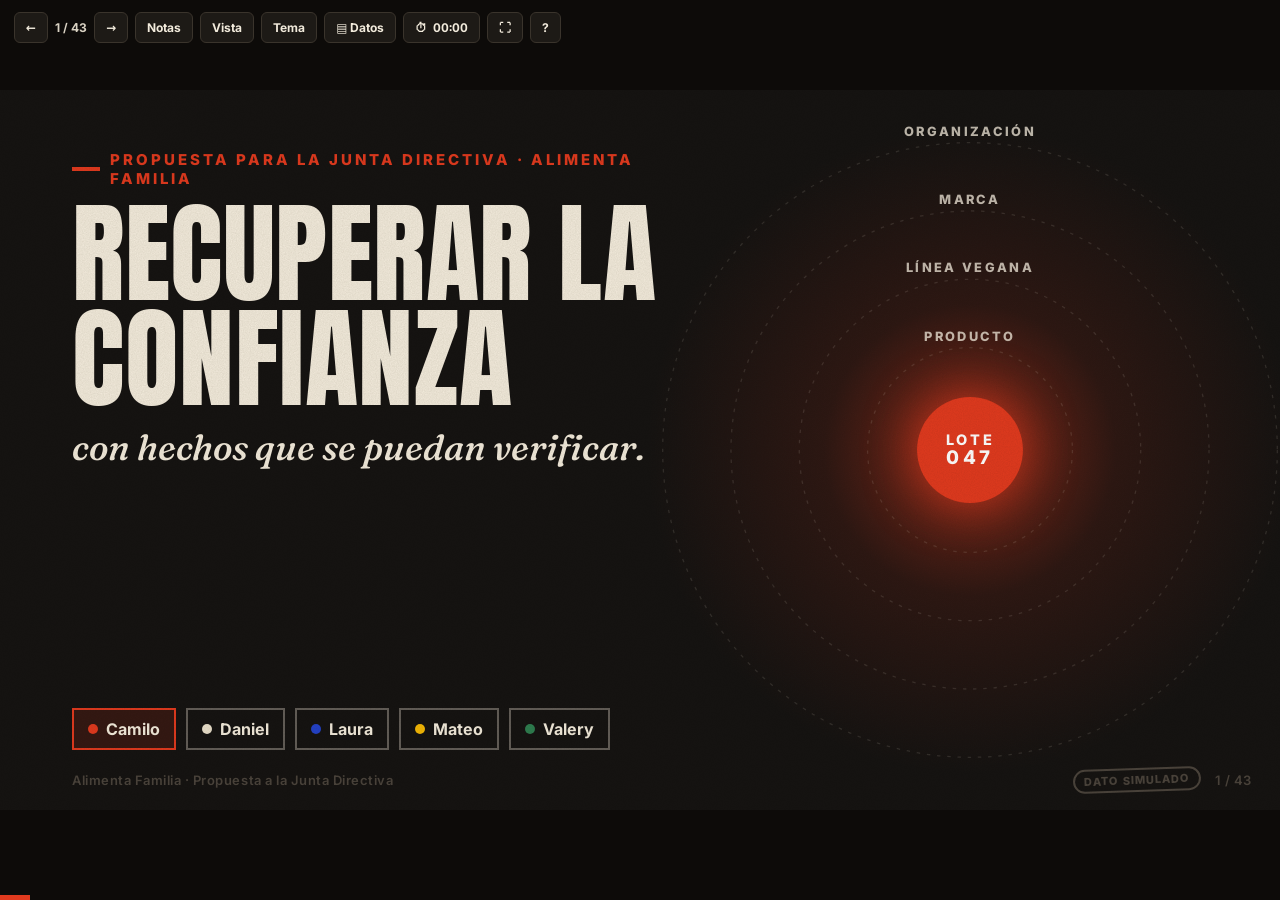
==== commit d147943c: "awawaw" ====
--- a/index.html
+++ b/index.html
@@ -4,7 +4,7 @@
 <meta charset="utf-8">
 <meta name="viewport" content="width=device-width, initial-scale=1">
 <title>Alimenta Familia · Propuesta a la Junta</title>
-<link rel="stylesheet" href="presentacion/assets/styles.css">
+<link rel="stylesheet" href="presentacion/assets/styles.css?v=5">
 </head>
 <body>
 <!-- Recursos SVG compartidos: tramas de semitono, brillo e iconos de collage -->
@@ -45,9 +45,9 @@
     <p class="say" data-a="up" data-d="350" style="color:#F2EBDC;margin-top:14px"><em>con hechos que se puedan verificar.</em></p>
   </div>
   <div class="team" data-a="up" data-d="700" style="position:relative;z-index:3">
-    <span class="lead" style="--c:var(--red)">Camilo</span><span style="--c:#E8DFCB">Daniel</span><span style="--c:var(--blue)">Laura</span><span style="--c:var(--mustard)">Mateo</span><span style="--c:var(--green)">Valerie</span>
-  </div>
-  <aside class="notes">Buenas. Soy Camilo y con Daniel, Laura, Mateo y Valerie venimos a proponerle a la Junta cómo recuperar la confianza en Alimenta Familia. Miren el centro: un solo lote. Las ondas son lo que pasó después: la desconfianza salió del lote y llegó a toda la empresa.</aside>
+    <span class="lead" style="--c:var(--red)">Camilo</span><span style="--c:#E8DFCB">Daniel</span><span style="--c:var(--blue)">Laura</span><span style="--c:var(--mustard)">Mateo</span><span style="--c:var(--green)">Valery</span>
+  </div>
+  <aside class="notes">Buenas. Soy Camilo y con Daniel, Laura, Mateo y Valery venimos a proponerle a la Junta cómo recuperar la confianza en Alimenta Familia. Miren el centro: un solo lote. Las ondas son lo que pasó después: la desconfianza salió del lote y llegó a toda la empresa.</aside>
 </section>
 
 <section class="slide" data-speaker="Camilo" data-title="La pregunta">
@@ -60,7 +60,7 @@
 </section>
 
 <section class="slide t-red" data-speaker="Camilo" data-title="Ventas perdidas">
-  <div class="kicker" style="color:#fff" data-a="up">Ventas perdidas · línea vegana · abril a septiembre</div>
+  <div class="kicker" style="color:#fff" data-a="up">Ventas perdidas · línea vegana · abril a septiembre · frente al nivel de marzo</div>
   <div class="fill">
     <div class="row" style="align-items:flex-end;gap:26px">
       <span class="hero s1" data-count-lost data-a="up" data-d="150">0</span>
@@ -211,12 +211,24 @@
 <section class="slide" data-speaker="Daniel" data-title="64 horas">
   <div class="split l">
     <svg viewBox="0 0 200 200" style="width:100%;height:440px" data-a="pop" aria-hidden="true">
+      <g class="crown"><rect x="88" y="6" width="24" height="16" rx="2" fill="#151311"/><rect x="94" y="20" width="12" height="6" fill="#151311"/></g>
+      <path d="M40 40 L26 26 M160 40 L174 26" stroke="#151311" stroke-width="9" stroke-linecap="round"/>
       <circle cx="100" cy="104" r="80" fill="url(#ht)" stroke="#151311" stroke-width="8" style="filter:drop-shadow(6px 6px 0 #151311)"/>
       <circle cx="100" cy="104" r="62" fill="#FFFDF7" stroke="#151311" stroke-width="3"/>
-      <g class="spin fast"><line x1="100" y1="104" x2="100" y2="54" stroke="#E03A1E" stroke-width="7" stroke-linecap="round"/></g>
-      <g class="spin"><line x1="100" y1="104" x2="134" y2="104" stroke="#151311" stroke-width="9" stroke-linecap="round"/></g>
-      <circle cx="100" cy="104" r="8" fill="#151311"/>
-      <rect x="86" y="8" width="28" height="14" fill="#151311"/><path d="M40 40 L26 26 M160 40 L174 26" stroke="#151311" stroke-width="9" stroke-linecap="round"/>
+      <g stroke="#151311" stroke-linecap="round">
+        <path d="M100 46 V54 M158 104 H150 M100 162 V154 M42 104 H50" stroke-width="4"/>
+        <path d="M129 53.8 L127 57.3 M150.2 75 L146.7 77 M150.2 133 L146.7 131 M129 154.2 L127 150.7 M71 154.2 L73 150.7 M49.8 133 L53.3 131 M49.8 75 L53.3 77 M71 53.8 L73 57.3" stroke-width="2.5"/>
+      </g>
+      <!-- Manecillas: giran con SVG nativo alrededor del eje (100,104), igual en cualquier navegador -->
+      <g>
+        <line x1="100" y1="104" x2="100" y2="66" stroke="#151311" stroke-width="9" stroke-linecap="round"/>
+        <animateTransform attributeName="transform" type="rotate" from="0 100 104" to="360 100 104" dur="30s" repeatCount="indefinite"/>
+      </g>
+      <g>
+        <line x1="100" y1="118" x2="100" y2="52" stroke="#E03A1E" stroke-width="5" stroke-linecap="round"/>
+        <animateTransform attributeName="transform" type="rotate" calcMode="discrete" values="0 100 104;6 100 104;12 100 104;18 100 104;24 100 104;30 100 104;36 100 104;42 100 104;48 100 104;54 100 104;60 100 104;66 100 104;72 100 104;78 100 104;84 100 104;90 100 104;96 100 104;102 100 104;108 100 104;114 100 104;120 100 104;126 100 104;132 100 104;138 100 104;144 100 104;150 100 104;156 100 104;162 100 104;168 100 104;174 100 104;180 100 104;186 100 104;192 100 104;198 100 104;204 100 104;210 100 104;216 100 104;222 100 104;228 100 104;234 100 104;240 100 104;246 100 104;252 100 104;258 100 104;264 100 104;270 100 104;276 100 104;282 100 104;288 100 104;294 100 104;300 100 104;306 100 104;312 100 104;318 100 104;324 100 104;330 100 104;336 100 104;342 100 104;348 100 104;354 100 104;360 100 104" dur="6s" repeatCount="indefinite"/>
+      </g>
+      <circle cx="100" cy="104" r="8" fill="#151311"/><circle cx="100" cy="104" r="3" fill="#E03A1E"/>
     </svg>
     <div>
       <div class="kicker" data-a="up">Tiempo de respuesta · mediana</div>
@@ -321,7 +333,7 @@
   <div class="fill">
     <div style="display:grid;grid-template-columns:repeat(6,1fr);gap:14px">
       <div class="phase" data-a="up" data-d="300"><span class="n">1</span><span class="t">Escuchar</span><span class="lbl" style="font-size:16px">noche 1</span><span class="ia">Arma la ficha</span><span class="hu">Calidad firma</span></div>
-      <div class="phase" data-a="up" data-d="450"><span class="n">2</span><span class="t">Revisar</span><span class="lbl" style="font-size:16px">día 2</span><span class="ia">Contrasta frases</span><span class="hu">Jurídica aprueba</span></div>
+      <div class="phase" data-a="up" data-d="450"><span class="n">2</span><span class="t">Diagnosticar</span><span class="lbl" style="font-size:16px">día 2</span><span class="ia">Contrasta frases</span><span class="hu">Jurídica aprueba</span></div>
       <div class="phase" data-a="up" data-d="600"><span class="n">3</span><span class="t">Informar</span><span class="lbl" style="font-size:16px">semana 3</span><span class="ia">Rastrea el rumor</span><span class="hu">Vocera da la cara</span></div>
       <div class="phase" data-a="up" data-d="750"><span class="n">4</span><span class="t">Dialogar</span><span class="lbl" style="font-size:16px">mes 2</span><span class="ia">Hecho vs. promesa</span><span class="hu">Solo lo hecho</span></div>
       <div class="phase" data-a="up" data-d="900"><span class="n">5</span><span class="t">Actuar</span><span class="lbl" style="font-size:16px">mes 4</span><span class="ia">Rastrea en horas</span><span class="hu">Se comunica igual</span></div>
@@ -464,19 +476,19 @@
       <svg viewBox="0 0 160 60" style="width:180px" aria-hidden="true"><path d="M5 34 C 50 10, 90 56, 140 30" fill="none" stroke="#fff" stroke-width="7" stroke-linecap="round" pathLength="1" data-a="draw" data-d="600"/><path d="M126 16 L148 29 L128 44" fill="none" stroke="#fff" stroke-width="7" stroke-linecap="round" stroke-linejoin="round" data-a="fade" data-d="1500"/></svg>
       <span class="hero s1" data-a="pop" data-d="1300"><span data-count="6" data-from="72" data-dur="1400">72</span> h</span>
     </div>
-    <p class="say mt2" data-a="up" data-d="1800" style="color:#fff">Meta del día 90: <b>4 horas</b>. Retirar un lote, no una línea entera. Valerie les muestra los resultados.</p>
-  </div>
-  <aside class="notes">Rastrear un lote pasaba de 72 horas a 6. La meta es 4. Eso significa retirar un lote y no una línea completa. Valerie les muestra los resultados.</aside>
+    <p class="say mt2" data-a="up" data-d="1800" style="color:#fff">Meta del día 90: <b>4 horas</b>. Retirar un lote, no una línea entera. Valery les muestra los resultados.</p>
+  </div>
+  <aside class="notes">Rastrear un lote pasaba de 72 horas a 6. La meta es 4. Eso significa retirar un lote y no una línea completa. Valery les muestra los resultados.</aside>
 </section>
 
 <!-- ================================================================ VALERIE · RESULTADOS -->
-<section class="slide divider" data-speaker="Valerie" data-title="Sección · Resultados" style="--c:var(--green);color:#fff">
+<section class="slide divider" data-speaker="Valery" data-title="Sección · Resultados" style="--c:var(--green);color:#fff">
   <div class="curtain"></div><div class="num">05</div>
-  <div class="inner"><div class="role" data-a="up" data-d="350" style="color:#F2B705">05 · Los resultados</div><div class="ransom" data-ransom data-a="pop" data-d="450">Valerie</div><p class="q" data-a="up" data-d="800">Qué gana Alimenta Familia</p></div>
-  <aside class="notes">Soy Valerie. Les muestro qué gana Alimenta Familia.</aside>
-</section>
-
-<section class="slide" data-speaker="Valerie" data-title="Nuevos OKR" data-steps="1">
+  <div class="inner"><div class="role" data-a="up" data-d="350" style="color:#F2B705">05 · Los resultados</div><div class="ransom" data-ransom data-a="pop" data-d="450">Valery</div><p class="q" data-a="up" data-d="800">Qué gana Alimenta Familia</p></div>
+  <aside class="notes">Soy Valery. Les muestro qué gana Alimenta Familia.</aside>
+</section>
+
+<section class="slide" data-speaker="Valery" data-title="Nuevos OKR" data-steps="1">
   <div class="kicker c-green" data-a="up">OKR de la Junta</div>
   <h2 class="hl md" data-a="up" data-d="100">Dejamos de medir promedios</h2>
   <div class="fill">
@@ -499,21 +511,21 @@
   <aside class="notes">Proponemos cambiar lo que mide la Junta. Los OKR de antes medían crecimiento y promedios. [→] Los nuevos miden confianza que se puede verificar: mensajes auditados, controles lote por lote, respuesta en menos de 12 horas y más hechos que promesas.</aside>
 </section>
 
-<section class="slide" data-speaker="Valerie" data-title="La confianza vuelve">
+<section class="slide" data-speaker="Valery" data-title="La confianza vuelve">
   <div class="kicker c-green" data-a="up">Índice de confianza · real hasta septiembre, luego proyección</div>
   <h2 class="hl md" data-a="up" data-d="100">La confianza vuelve: 38 → 61 → 75</h2>
   <div class="fill"><svg class="chart" data-chart="confianza" style="height:420px"></svg></div>
   <aside class="notes">El indicador central: la confianza tocó fondo en 38, hoy va en 61 y con el plan proyectamos 75 en marzo de 2027, la meta.</aside>
 </section>
 
-<section class="slide" data-speaker="Valerie" data-title="La operación responde">
+<section class="slide" data-speaker="Valery" data-title="La operación responde">
   <div class="kicker c-green" data-a="up">Avance frente a la meta · septiembre 2026</div>
   <h2 class="hl md" data-a="up" data-d="100">La operación ya responde</h2>
   <div class="fill"><div data-progress style="display:flex;flex-direction:column;gap:30px"></div></div>
   <aside class="notes">Lo que depende de nosotros ya mejoró: rastreamos un lote en 6 horas, respondemos en 17 y auditamos el 100 % de los mensajes. Lo que depende del público, como el NPS, avanza más lento.</aside>
 </section>
 
-<section class="slide" data-speaker="Valerie" data-title="El retorno">
+<section class="slide" data-speaker="Valery" data-title="El retorno">
   <div class="split r">
     <svg class="chart" data-chart="ventas" style="height:500px"></svg>
     <div>
@@ -525,7 +537,7 @@
   <aside class="notes">Y el negocio. Las ventas de la línea vegana van en 265 millones al mes. Con el plan proyectamos 430 en marzo: 165 millones más cada mes, y de vuelta al nivel previo a la crisis.</aside>
 </section>
 
-<section class="slide" data-speaker="Valerie" data-title="Las tres decisiones" data-steps="3">
+<section class="slide" data-speaker="Valery" data-title="Las tres decisiones" data-steps="3">
   <div class="kicker c-green" data-a="up">Lo que le pedimos hoy a la Junta</div>
   <h2 class="hl md" data-a="up" data-d="100">Tres decisiones</h2>
   <div class="fill">
@@ -538,7 +550,7 @@
   <aside class="notes">Para cerrar, le pedimos a la Junta tres decisiones. [→] Aprobar esta semana el bloqueo de liberación. [→] Nombrar un dueño de la ficha de hechos. [→] Y financiar la trazabilidad para rastrear cualquier lote en cuatro horas.</aside>
 </section>
 
-<section class="slide cover" data-speaker="Valerie" data-title="Cierre">
+<section class="slide cover" data-speaker="Valery" data-title="Cierre">
   <svg class="waves green" viewBox="-410 -410 820 820" aria-hidden="true">
     <circle r="380" fill="url(#glowGreen)"/>
     <circle class="ring" r="120"/><circle class="ring" r="200"/><circle class="ring" r="280"/><circle class="ring" r="360"/>
@@ -664,13 +676,13 @@
 <div id="help"><div class="box">
   <b>Atajos</b><br>
   <kbd>→</kbd> <kbd>Espacio</kbd> avanza (primero revela los pasos de la diapositiva) · <kbd>←</kbd> retrocede<br>
-  <kbd>1</kbd> Camilo · <kbd>2</kbd> Daniel · <kbd>3</kbd> Laura · <kbd>4</kbd> Mateo · <kbd>5</kbd> Valerie<br>
+  <kbd>1</kbd> Camilo · <kbd>2</kbd> Daniel · <kbd>3</kbd> Laura · <kbd>4</kbd> Mateo · <kbd>5</kbd> Valery<br>
   <kbd>D</kbd> mostrar u ocultar el anexo de datos simulados<br>
   <kbd>N</kbd> notas · <kbd>O</kbd> vista general · <kbd>F</kbd> pantalla completa · <kbd>L</kbd> tema noche<br>
   <kbd>T</kbd> cronómetro · <kbd>R</kbd> reiniciar · <kbd>Inicio</kbd>/<kbd>Fin</kbd>
 </div></div>
 
-<script src="presentacion/assets/data.js"></script>
-<script src="presentacion/assets/app.js"></script>
+<script src="presentacion/assets/data.js?v=5"></script>
+<script src="presentacion/assets/app.js?v=5"></script>
 </body>
 </html>
--- a/presentacion/assets/styles.css
+++ b/presentacion/assets/styles.css
@@ -146,7 +146,7 @@
 .flow .col .it{background:var(--white);border:2.5px solid var(--ink);padding:10px 12px;font:600 18px var(--sans)}
 .phase{display:flex;flex-direction:column;gap:10px}
 .phase .n{font-family:var(--display);font-size:64px;line-height:.9}
-.phase .t{font:800 23px var(--sans);text-transform:uppercase}
+.phase .t{font:800 20px var(--sans);text-transform:uppercase}
 .phase .ia{background:var(--blue);color:#fff;padding:10px 12px;font:600 17px/1.3 var(--sans)}
 .phase .hu{background:var(--mustard);color:#151311;padding:10px 12px;font:700 17px/1.3 var(--sans)}
 
@@ -258,6 +258,8 @@
 /* animaciones continuas pequeñas */
 .slide.active .spin{animation:spin 6s linear infinite;transform-box:fill-box;transform-origin:center}
 .slide.active .spin.fast{animation-duration:1.4s}
+.slide.active .crown{animation:crown 1s ease-in-out infinite}
+@keyframes crown{0%,100%{transform:translateY(0)}12%{transform:translateY(4px)}30%{transform:translateY(0)}}
 @keyframes spin{to{transform:rotate(360deg)}}
 .slide.active .wobble{animation:wobble 3.2s ease-in-out infinite;transform-origin:center}
 @keyframes wobble{0%,100%{transform:rotate(-3deg)}50%{transform:rotate(3deg)}}
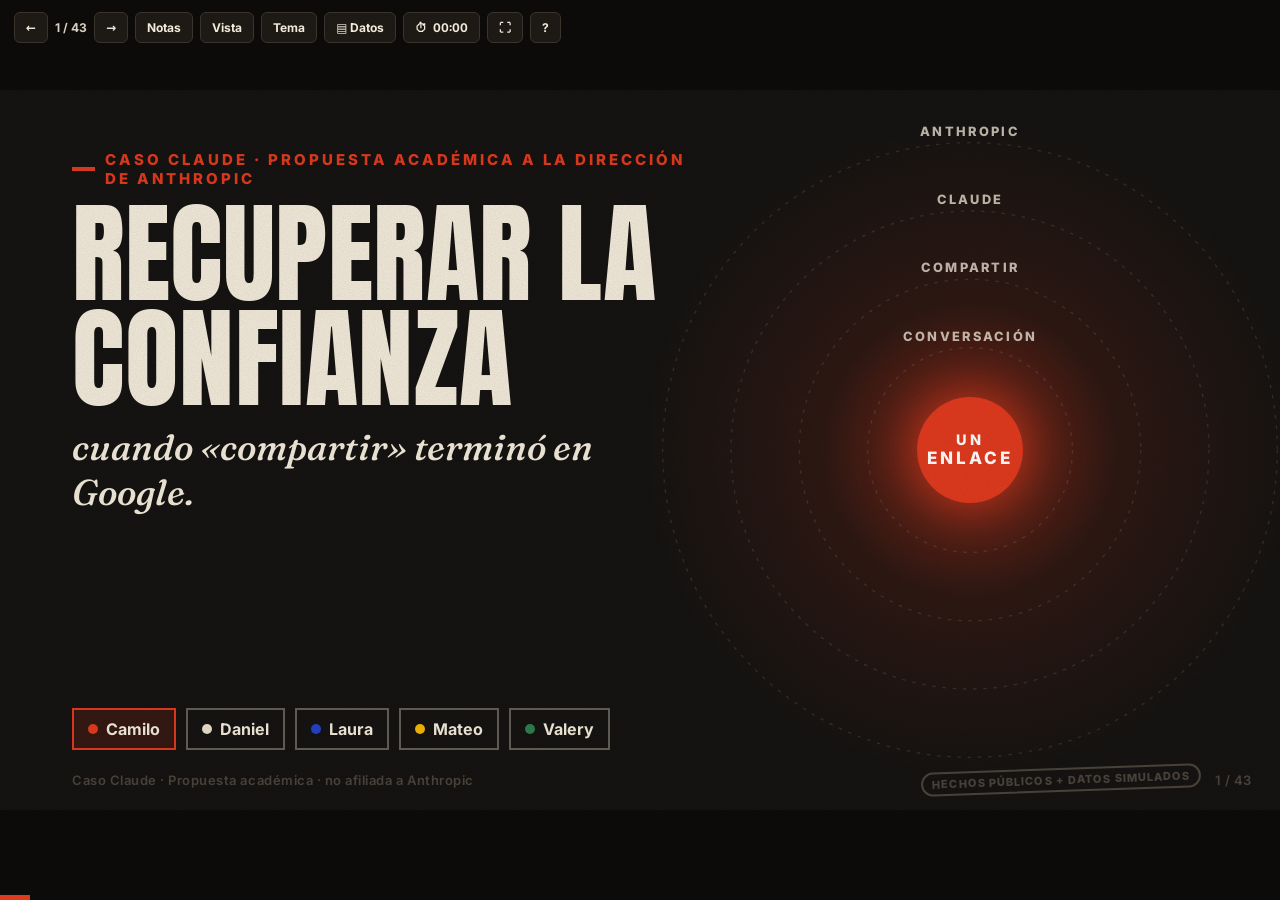
==== commit 93b7647c: "cambios" ====
--- a/index.html
+++ b/index.html
@@ -3,8 +3,8 @@
 <head>
 <meta charset="utf-8">
 <meta name="viewport" content="width=device-width, initial-scale=1">
-<title>Alimenta Familia · Propuesta a la Junta</title>
-<link rel="stylesheet" href="presentacion/assets/styles.css?v=5">
+<title>Caso Claude · Recuperar la confianza</title>
+<link rel="stylesheet" href="presentacion/assets/styles.css?v=6">
 </head>
 <body>
 <!-- Recursos SVG compartidos: tramas de semitono, brillo e iconos de collage -->
@@ -23,177 +23,175 @@
     <symbol id="i-lock" viewBox="0 0 100 100"><path d="M30 46 V30 a20 20 0 0 1 40 0 V46" fill="none" stroke="#151311" stroke-width="8"/><rect x="18" y="44" width="64" height="48" fill="url(#htY)" stroke="#151311" stroke-width="4"/><circle cx="50" cy="64" r="7" fill="#151311"/><rect x="47" y="66" width="6" height="14" fill="#151311"/></symbol>
     <symbol id="i-robot" viewBox="0 0 100 100"><rect x="18" y="26" width="64" height="52" rx="10" fill="url(#htB)" stroke="#151311" stroke-width="4"/><circle cx="38" cy="50" r="7" fill="#FFFDF7" stroke="#151311" stroke-width="3"/><circle cx="62" cy="50" r="7" fill="#FFFDF7" stroke="#151311" stroke-width="3"/><path d="M38 66 H62" stroke="#151311" stroke-width="4"/><path d="M50 26 V12" stroke="#151311" stroke-width="4"/><circle cx="50" cy="10" r="5" fill="#E03A1E" stroke="#151311" stroke-width="3"/></symbol>
     <symbol id="i-person" viewBox="0 0 100 100"><circle cx="50" cy="30" r="17" fill="url(#htY)" stroke="#151311" stroke-width="4"/><path d="M18 92 q0 -40 32 -40 q32 0 32 40 Z" fill="url(#htY)" stroke="#151311" stroke-width="4"/></symbol>
-    <symbol id="i-bottle" viewBox="0 0 100 100"><path d="M40 6 H60 V20 L68 32 V92 H32 V32 L40 20 Z" fill="url(#htR)" stroke="#151311" stroke-width="4" stroke-linejoin="round"/><rect x="32" y="46" width="36" height="26" fill="#FFFDF7" stroke="#151311" stroke-width="3"/><text x="50" y="64" text-anchor="middle" font-family="Inter,Arial" font-weight="800" font-size="12" fill="#151311">047</text></symbol>
   </defs>
 </svg>
 
 <div id="stage"><main id="deck">
-
 <!-- ================================================================ CAMILO · EL PROBLEMA -->
-<section class="slide cover" data-speaker="Camilo" data-title="Portada">
+<section class="slide cover" data-speaker="Camilo" data-title="Portada" data-src="mixto">
   <svg class="waves" viewBox="-410 -410 820 820" aria-hidden="true">
     <circle class="glow" r="380"/>
     <circle class="ring" r="120"/><circle class="ring" r="200"/><circle class="ring" r="280"/><circle class="ring" r="360"/>
     <circle class="wave" r="400" style="--i:0"/><circle class="wave" r="400" style="--i:1"/><circle class="wave" r="400" style="--i:2"/><circle class="wave" r="400" style="--i:3"/>
     <circle class="core" r="62"/>
-    <text y="-6" style="fill:#fff;font-size:17px">LOTE</text><text y="16" style="fill:#fff;font-size:22px">047</text>
-    <text y="-128">PRODUCTO</text><text y="-208">LÍNEA VEGANA</text><text y="-288">MARCA</text><text y="-368">ORGANIZACIÓN</text>
+    <text y="-6" style="fill:#fff;font-size:17px">UN</text><text y="16" style="fill:#fff;font-size:20px">ENLACE</text>
+    <text y="-128">CONVERSACIÓN</text><text y="-208">COMPARTIR</text><text y="-288">CLAUDE</text><text y="-368">ANTHROPIC</text>
   </svg>
   <div style="position:relative;z-index:3;max-width:640px">
-    <div class="kicker" data-a="up">Propuesta para la Junta Directiva · Alimenta Familia</div>
+    <div class="kicker" data-a="up">Caso Claude · Propuesta académica a la dirección de Anthropic</div>
     <h1 class="hl xl" data-a="up" data-d="150">Recuperar la confianza</h1>
-    <p class="say" data-a="up" data-d="350" style="color:#F2EBDC;margin-top:14px"><em>con hechos que se puedan verificar.</em></p>
+    <p class="say" data-a="up" data-d="350" style="color:#F2EBDC;margin-top:14px"><em>cuando «compartir» terminó en Google.</em></p>
   </div>
   <div class="team" data-a="up" data-d="700" style="position:relative;z-index:3">
     <span class="lead" style="--c:var(--red)">Camilo</span><span style="--c:#E8DFCB">Daniel</span><span style="--c:var(--blue)">Laura</span><span style="--c:var(--mustard)">Mateo</span><span style="--c:var(--green)">Valery</span>
   </div>
-  <aside class="notes">Buenas. Soy Camilo y con Daniel, Laura, Mateo y Valery venimos a proponerle a la Junta cómo recuperar la confianza en Alimenta Familia. Miren el centro: un solo lote. Las ondas son lo que pasó después: la desconfianza salió del lote y llegó a toda la empresa.</aside>
-</section>
-
-<section class="slide" data-speaker="Camilo" data-title="La pregunta">
+  <aside class="notes">Buenas. Soy Camilo y con Daniel, Laura, Mateo y Valery analizamos un caso real: conversaciones y documentos de Claude que la gente compartió con un enlace terminaron apareciendo en Google. Miren el centro: un solo enlace. Las ondas son lo que pasó después: la duda salió del enlace y llegó hasta Anthropic como empresa.</aside>
+</section>
+
+<section class="slide" data-speaker="Camilo" data-title="La pregunta" data-src="propuesta">
   <div class="fill center">
-    <p class="say" data-a="up" style="font-size:44px">¿Cuánto cuesta perder la</p>
-    <div class="ransom" data-ransom data-a="pop" data-d="300" style="font-size:118px;justify-content:center;margin:20px 0">confianza</div>
-    <p class="say" data-a="up" data-d="650" style="font-size:44px">de una familia?</p>
-  </div>
-  <aside class="notes">Empiezo con una pregunta: ¿cuánto cuesta perder la confianza de una familia? Les vamos a dar la cifra.</aside>
-</section>
-
-<section class="slide t-red" data-speaker="Camilo" data-title="Ventas perdidas">
-  <div class="kicker" style="color:#fff" data-a="up">Ventas perdidas · línea vegana · abril a septiembre · frente al nivel de marzo</div>
+    <p class="say" data-a="up" style="font-size:44px">¿Qué pasa cuando compartir</p>
+    <div class="ransom" data-ransom data-a="pop" data-d="300" style="font-size:118px;justify-content:center;margin:20px 0">publica</div>
+    <p class="say" data-a="up" data-d="650" style="font-size:44px">tu conversación?</p>
+  </div>
+  <aside class="notes">Empiezo con una pregunta: ¿qué pasa cuando el botón de compartir termina publicando tu conversación? Eso fue lo que pasó.</aside>
+</section>
+
+<section class="slide t-red" data-speaker="Camilo" data-title="Dos veces" data-src="real">
+  <div class="kicker" style="color:#fff" data-a="up">Conversaciones de Claude en buscadores · septiembre de 2025 y julio de 2026</div>
   <div class="fill">
     <div class="row" style="align-items:flex-end;gap:26px">
-      <span class="hero s1" data-count-lost data-a="up" data-d="150">0</span>
-      <span class="say" data-a="up" data-d="450" style="font-size:42px;margin-bottom:28px;color:#fff">millones<br>de pesos</span>
-    </div>
-    <p class="body mt" data-a="up" data-d="800" style="color:#fff">En seis meses. Y cada mes sin confianza la cifra sigue creciendo.</p>
-  </div>
-  <svg data-burst="14" data-a="pop" data-d="1100" viewBox="-100 -100 200 200" style="position:absolute;right:80px;top:110px;width:230px;height:230px" aria-hidden="true"><text y="-4" text-anchor="middle" style="font:400 42px var(--display);fill:#151311">6</text><text y="30" text-anchor="middle" style="font:800 20px var(--sans);fill:#151311">MESES</text></svg>
-  <aside class="notes">Mil quinientos sesenta millones de pesos. Es lo que la línea vegana dejó de vender entre abril y septiembre frente a su nivel de marzo. Y la cifra sigue creciendo cada mes que no recuperamos la confianza.</aside>
+      <span class="hero s1" data-count="2" data-a="up" data-d="150">0</span>
+      <span class="say" data-a="up" data-d="450" style="font-size:42px;margin-bottom:28px;color:#fff">veces<br>en diez meses</span>
+    </div>
+    <p class="body mt" data-a="up" data-d="800" style="color:#fff">La primera vez, Google estimó cerca de 600 conversaciones indexadas. La segunda llegaron también los artefactos.</p>
+  </div>
+  <svg data-burst="14" data-a="pop" data-d="1100" viewBox="-100 -100 200 200" style="position:absolute;right:80px;top:110px;width:230px;height:230px" aria-hidden="true"><text y="-4" text-anchor="middle" style="font:400 42px var(--display);fill:#151311">600</text><text y="30" text-anchor="middle" style="font:800 18px var(--sans);fill:#151311">CHATS · 2025</text></svg>
+  <aside class="notes">Pasó dos veces en diez meses. En septiembre de 2025 Google tenía indexadas cerca de 600 conversaciones de Claude. En julio de 2026 volvió a pasar, y esta vez también aparecieron los artefactos. Que se repita es lo que convierte un error en una crisis.</aside>
 </section>
 
 <section class="slide" data-speaker="Camilo" data-title="Confianza a la mitad">
-  <div class="kicker" data-a="up">Índice de confianza del consumidor · 0 a 100</div>
-  <h2 class="hl md" data-a="up" data-d="100">La confianza cayó a la mitad en un mes</h2>
+  <div class="kicker" data-a="up">Índice de confianza en la privacidad · 0 a 100 · escenario simulado</div>
+  <h2 class="hl md" data-a="up" data-d="100">La confianza cayó a la mitad en dos meses</h2>
   <div class="fill">
     <div class="split" style="grid-template-columns:auto 1fr auto;gap:36px">
-      <div data-a="left" data-d="300"><div class="hero s2">79</div><div class="lbl">marzo</div></div>
+      <div data-a="left" data-d="300"><div class="hero s2">80</div><div class="lbl">junio</div></div>
       <svg class="chart" data-chart="caida" style="height:240px"></svg>
-      <div data-a="right" data-d="1200"><div class="hero s2 c-red">38</div><div class="lbl">mayo</div></div>
-    </div>
-  </div>
-  <aside class="notes">El índice de confianza estaba en 79. En un mes cayó a 38: la mitad.</aside>
+      <div data-a="right" data-d="1200"><div class="hero s2 c-red">41</div><div class="lbl">agosto</div></div>
+    </div>
+  </div>
+  <aside class="notes">En nuestro escenario simulado, el índice de confianza en la privacidad estaba en 80 en junio. En agosto cayó a 41: casi la mitad.</aside>
 </section>
 
 <section class="slide" data-speaker="Camilo" data-title="NPS">
-  <div class="kicker" data-a="up">NPS · disposición a recomendarnos</div>
-  <h2 class="hl md" data-a="up" data-d="100">De recomendarnos a pedir que nos eviten</h2>
+  <div class="kicker" data-a="up">NPS · disposición a recomendar Claude · escenario simulado</div>
+  <h2 class="hl md" data-a="up" data-d="100">De recomendarlo a pedir que lo eviten</h2>
   <div class="fill">
     <div class="row" style="justify-content:space-between;align-items:flex-end">
-      <div data-a="up" data-d="300"><span class="lbl">antes</span><div class="hero s3">+47</div></div>
-      <div data-a="pop" data-d="1500" style="text-align:right"><span class="lbl">mayo</span><div class="hero s2 c-red">−18</div></div>
-    </div>
-    <div class="meter mt" data-a="fade" data-d="200" style="--from:73.5%;--to:41%"><span class="pin"></span></div>
-    <div class="row" style="justify-content:space-between;margin-top:10px"><span class="lbl">−100 · nos evitan</span><span class="lbl">0</span><span class="lbl">+100 · nos recomiendan</span></div>
-  </div>
-  <aside class="notes">El NPS mide si nos recomendarían. Estábamos en más 47. Pasamos a menos 18: hoy hay más clientes que nos desaconsejan que clientes que nos recomiendan.</aside>
-</section>
-
-<section class="slide" data-speaker="Camilo" data-title="Distribuidores">
-  <div class="kicker" data-a="up">Distribuidores con la línea vegana</div>
-  <h2 class="hl md" data-a="up" data-d="100">4 de cada 10 distribuidores sacaron la línea</h2>
-  <div class="fill">
-    <div class="stores" data-stores style="display:grid;grid-template-columns:repeat(10,1fr);gap:16px"></div>
-    <p class="say sm mt2" data-a="up" data-d="1800">Sin góndola no hay venta, aunque el producto ya sea seguro.</p>
-  </div>
-  <aside class="notes">Cuatro de cada diez distribuidores sacaron la línea vegana de sus tiendas. Y sin góndola no hay venta, aunque el producto ya sea seguro.</aside>
-</section>
-
-<section class="slide" data-speaker="Camilo" data-title="Recompra" data-steps="1">
-  <div class="kicker" data-a="up">Recompra · clientes que vuelven en 60 días</div>
-  <h2 class="hl md" data-a="up" data-d="100">Solo 19 de cada 100 volvieron a comprar</h2>
+      <div data-a="up" data-d="300"><span class="lbl">junio</span><div class="hero s3">+38</div></div>
+      <div data-a="pop" data-d="1500" style="text-align:right"><span class="lbl">agosto</span><div class="hero s2 c-red">−14</div></div>
+    </div>
+    <div class="meter mt" data-a="fade" data-d="200" style="--from:69%;--to:43%"><span class="pin"></span></div>
+    <div class="row" style="justify-content:space-between;margin-top:10px"><span class="lbl">−100 · lo desaconsejan</span><span class="lbl">0</span><span class="lbl">+100 · lo recomiendan</span></div>
+  </div>
+  <aside class="notes">El NPS mide si los usuarios recomendarían Claude. Estaba en más 38. Pasó a menos 14: hay más usuarios que lo desaconsejan que usuarios que lo recomiendan.</aside>
+</section>
+
+<section class="slide" data-speaker="Camilo" data-title="Dejaron de compartir">
+  <div class="kicker" data-a="up">Usuarios que usan la función Compartir · junio frente a agosto</div>
+  <h2 class="hl md" data-a="up" data-d="100">La mitad dejó de compartir</h2>
+  <div class="fill">
+    <div class="stores" data-stores data-icon="i-person" data-gone="1,3,4,6,8" style="display:grid;grid-template-columns:repeat(10,1fr);gap:16px"></div>
+    <p class="say sm mt2" data-a="up" data-d="2000">De 12,4 % a 6,2 % de los usuarios. Una función útil que la gente ahora evita.</p>
+  </div>
+  <aside class="notes">La mitad de los usuarios que compartían dejaron de hacerlo: pasamos de 12,4 % a 6,2 %. Cuando la gente no confía en una función, simplemente deja de usarla.</aside>
+</section>
+
+<section class="slide" data-speaker="Camilo" data-title="Siguen vivos">
+  <div class="kicker" data-a="up">Enlaces que llegaron a un buscador · estado al 30 de septiembre</div>
+  <h2 class="hl md" data-a="up" data-d="100">60 de cada 100 siguen activos</h2>
   <div class="fill">
     <div class="split" style="grid-template-columns:auto 1fr;gap:56px">
-      <div class="waffle" data-waffle="100" data-on="42" data-gone="23" data-gone-step="1" style="grid-template-columns:repeat(10,30px)"></div>
+      <div class="waffle" data-waffle="100" data-red="60" style="grid-template-columns:repeat(10,30px)"></div>
       <div>
-        <p class="say" data-a="up" data-d="300"><b>42</b> de cada 100 clientes repetían compra antes de la crisis.</p>
-        <p class="say mt c-red" data-b="1"><b>23</b> de ellos no volvieron.</p>
+        <p class="say" data-a="up" data-d="300">Google ya no los muestra, pero quien guardó el enlace <b>todavía puede abrirlo</b>.</p>
+        <p class="say mt c-red" data-a="up" data-d="700">Solo 40 de cada 100 dueños lo desactivaron.</p>
       </div>
     </div>
   </div>
-  <aside class="notes">Antes, 42 de cada 100 clientes volvían a comprar. [→] Veintitrés de ellos no volvieron. Hoy solo vuelven 19.</aside>
-</section>
-
-<section class="slide" data-speaker="Camilo" data-title="Qué pasó" data-steps="6">
-  <div class="kicker" data-a="up">Qué pasó · 2026</div>
+  <aside class="notes">Y algo que poca gente sabe: sacar un enlace de Google no lo apaga. En nuestros datos, de cada 100 enlaces que llegaron a un buscador, 60 siguen activos. Solo 40 dueños los desactivaron.</aside>
+</section>
+
+<section class="slide" data-speaker="Camilo" data-title="Qué pasó" data-steps="6" data-src="real">
+  <div class="kicker" data-a="up">Qué pasó · hechos públicos</div>
   <h2 class="hl md" data-a="up" data-d="100">Seis momentos que nos trajeron aquí</h2>
   <div class="fill">
     <div class="tl" style="display:grid;grid-template-columns:repeat(6,1fr);gap:14px;position:relative">
       <div style="position:absolute;left:0;right:0;top:30px;height:6px;background:var(--ink)" data-a="growx" data-d="300"></div>
-      <div data-b="1"><div class="tdot" style="background:var(--red)"></div><div class="hero s4" style="font-size:52px">2 abr</div><p class="lbl" style="color:var(--ink)">El lote 047 sale sin 2 controles</p></div>
-      <div data-b="2"><div class="tdot" style="background:var(--red)"></div><div class="hero s4" style="font-size:52px">14 abr</div><p class="lbl" style="color:var(--ink)">Noche de la crisis: intoxicaciones</p></div>
-      <div data-b="3"><div class="tdot" style="background:var(--red)"></div><div class="hero s4" style="font-size:52px">16 abr</div><p class="lbl" style="color:var(--ink)">Borrador: «todo lo demás es seguro»</p></div>
-      <div data-b="4"><div class="tdot" style="background:var(--red)"></div><div class="hero s4" style="font-size:52px">5 may</div><p class="lbl" style="color:var(--ink)">Documento falso; los distribuidores se van</p></div>
-      <div data-b="5"><div class="tdot" style="background:var(--green)"></div><div class="hero s4" style="font-size:52px">jun</div><p class="lbl" style="color:var(--ink)">Planta abierta; una universidad verifica</p></div>
-      <div data-b="6"><div class="tdot" style="background:var(--green)"></div><div class="hero s4" style="font-size:52px">15 ago</div><p class="lbl" style="color:var(--ink)">Nuevo reporte, resuelto en horas</p></div>
-    </div>
-  </div>
-  <aside class="notes">Seis momentos. [→] El 2 de abril sale el lote 047 sin dos controles. [→] El 14, la noche de la crisis. [→] Dos días después alguien escribe que todo lo demás es seguro, sin pruebas. [→] En mayo circula un documento falso y los distribuidores se van. [→] En junio abrimos la planta. [→] Y en agosto otro reporte se resuelve en horas: ahí está la solución, que les mostraremos.</aside>
-</section>
-
-<section class="slide" data-speaker="Camilo" data-title="El contagio">
+      <div data-b="1"><div class="tdot" style="background:var(--ink)"></div><div class="hero s4" style="font-size:46px">jun 24</div><p class="lbl" style="color:var(--ink)">Llegan los artefactos: chats y apps que se comparten con un enlace</p></div>
+      <div data-b="2"><div class="tdot" style="background:var(--red)"></div><div class="hero s4" style="font-size:46px">sep 25</div><p class="lbl" style="color:var(--ink)">Google tenía cerca de 600 chats indexados; los retira</p></div>
+      <div data-b="3"><div class="tdot" style="background:var(--red)"></div><div class="hero s4" style="font-size:46px">sep 25</div><p class="lbl" style="color:var(--ink)">Anthropic: «no compartimos directorios ni sitemaps»</p></div>
+      <div data-b="4"><div class="tdot" style="background:var(--red)"></div><div class="hero s4" style="font-size:46px">25 jul</div><p class="lbl" style="color:var(--ink)">En Reddit, «site:claude.ai/share» devuelve chats</p></div>
+      <div data-b="5"><div class="tdot" style="background:var(--red)"></div><div class="hero s4" style="font-size:46px">26 jul</div><p class="lbl" style="color:var(--ink)">También artefactos; los resultados empiezan a desaparecer</p></div>
+      <div data-b="6"><div class="tdot" style="background:var(--red)"></div><div class="hero s4" style="font-size:46px">27 jul</div><p class="lbl" style="color:var(--ink)">La prensa reporta llaves cripto, CV y documentos internos</p></div>
+    </div>
+  </div>
+  <aside class="notes">Seis momentos, todos públicos. [→] En 2024 llegan los artefactos, que también se comparten con un enlace. [→] En septiembre de 2025 Google tenía cerca de 600 chats indexados y los retira. [→] Anthropic responde que no comparte directorios ni sitemaps con los buscadores. [→] El 25 de julio de 2026, en Reddit, alguien busca site dos puntos claude punto ai barra share y aparecen chats. [→] Al día siguiente aparecen también artefactos, y los resultados empiezan a desaparecer. [→] Y el 27 la prensa reporta llaves de billeteras cripto, hojas de vida y documentos internos.</aside>
+</section>
+
+<section class="slide" data-speaker="Camilo" data-title="El contagio" data-src="propuesta">
   <div class="kicker" data-a="up">Escalamiento de la desconfianza</div>
-  <h2 class="hl md" data-a="up" data-d="100">El lote se quedó quieto. La desconfianza, no.</h2>
+  <h2 class="hl md" data-a="up" data-d="100">El enlace era uno. La duda subió.</h2>
   <div class="fill"><svg class="chart" data-chart="escalera" style="height:380px"></svg></div>
-  <aside class="notes">El problema técnico se quedó en un lote. Pero la desconfianza subió: al producto, a la línea vegana, a la marca y, al final, a toda la organización.</aside>
-</section>
-
-<section class="slide t-ink" data-speaker="Camilo" data-title="Crisis institucional">
+  <aside class="notes">El problema técnico fue un enlace. Pero la duda subió: a la conversación, a la función de compartir, a Claude y, al final, a Anthropic como empresa.</aside>
+</section>
+
+<section class="slide t-ink" data-speaker="Camilo" data-title="Crisis institucional" data-src="propuesta">
   <div class="fill">
     <div class="kicker" data-a="up">Diagnóstico</div>
-    <h2 class="hl xl" data-a="up" data-d="150">No falló un producto.</h2>
-    <h2 class="hl xl c-red" data-a="up" data-d="550">Se rompió la confianza.</h2>
-    <p class="say sm mt2" data-a="up" data-d="1000" style="color:#E8DFCB;max-width:900px">Una <b>crisis institucional</b> pone en duda la legitimidad de la empresa y su capacidad de cumplir lo que promete (Coombs, 2007).</p>
-  </div>
-  <span class="sticker" data-a="pop" data-d="1400" style="position:absolute;right:80px;top:120px;color:var(--mustard);font-size:18px">Crisis prevenible · SCCT</span>
-  <aside class="notes">Esto no es una crisis de producto. Es una crisis institucional: lo que está en duda es la legitimidad de la empresa. Y según la teoría de Coombs es prevenible: no basta con disculparse, hay que demostrar el cambio.</aside>
+    <h2 class="hl xl" data-a="up" data-d="150">No falló un enlace.</h2>
+    <h2 class="hl xl c-red" data-a="up" data-d="550">Se rompió una promesa.</h2>
+    <p class="say sm mt2" data-a="up" data-d="1000" style="color:#E8DFCB;max-width:920px">Una <b>crisis institucional</b> pone en duda la legitimidad de una organización y su capacidad de cumplir lo que promete (Coombs, 2007). Anthropic se presenta como una empresa de seguridad de IA.</p>
+  </div>
+  <span class="sticker" data-a="pop" data-d="1400" style="position:absolute;right:80px;top:120px;color:var(--mustard);font-size:18px">Accidental + repetida = prevenible · SCCT</span>
+  <aside class="notes">Esto no es solo un error técnico. Es una crisis institucional: lo que está en duda es si una empresa que se presenta como de seguridad de IA cumple lo que promete. Según la teoría de Coombs, un error accidental que se repite se juzga como prevenible: ya no basta con explicar, hay que demostrar el cambio.</aside>
 </section>
 
 <section class="slide" data-speaker="Camilo" data-title="Cuatro capas" data-steps="4">
-  <div class="kicker" data-a="up">Las cuatro capas de la crisis</div>
-  <h2 class="hl md" data-a="up" data-d="100">Un lote, cuatro heridas</h2>
+  <div class="kicker" data-a="up">Las cuatro capas de la crisis · auditoría simulada de 2.400 enlaces</div>
+  <h2 class="hl md" data-a="up" data-d="100">Un enlace, cuatro heridas</h2>
   <div class="fill">
     <div class="cols4">
-      <div class="cut tilt-l" data-b="1"><div class="tape"></div><div class="lbl">Sanitaria</div><div class="hero s3 c-red">64</div><p>reportes de salud</p></div>
-      <div class="cut tilt-r" data-b="2"><div class="tape"></div><div class="lbl">Operativa</div><div class="hero s3 c-red">2/6</div><p>controles críticos sin hacer</p></div>
-      <div class="cut tilt-l" data-b="3"><div class="tape"></div><div class="lbl">Informacional</div><div class="hero s3 c-red">−29%</div><p>de proteína frente a la etiqueta</p></div>
-      <div class="cut red tilt-r" data-b="4"><div class="tape"></div><div class="lbl" style="color:#fff">Reputacional</div><div class="hero s3">44%</div><p>de las dudas vino de líneas sanas</p></div>
-    </div>
-  </div>
-  <aside class="notes">Un lote abrió cuatro heridas. [→] Sanitaria: 64 reportes de salud. [→] Operativa: dos de los seis controles no se hicieron. [→] Informacional: 29 % menos proteína de la que dice la etiqueta. [→] Y reputacional: casi la mitad de las dudas vienen de productos que no tienen ningún problema.</aside>
+      <div class="cut tilt-l" data-b="1"><div class="tape"></div><div class="lbl">Privacidad</div><div class="hero s3 c-red" style="font-size:76px">56</div><p>de 154 enlaces indexados con datos sensibles</p></div>
+      <div class="cut tilt-r" data-b="2"><div class="tape"></div><div class="lbl">Técnica</div><div class="hero s3 c-red" style="font-size:76px">0%</div><p>de páginas con un noindex que el buscador pudiera leer</p></div>
+      <div class="cut tilt-l" data-b="3"><div class="tape"></div><div class="lbl">Informacional</div><div class="hero s3 c-red" style="font-size:76px">94%</div><p>los publicó su dueño sin saber que eso los volvía buscables</p></div>
+      <div class="cut red tilt-r" data-b="4"><div class="tape"></div><div class="lbl" style="color:#fff">Reputacional</div><div class="hero s3" style="font-size:76px">48%</div><p>de las quejas vino de quien nunca compartió nada</p></div>
+    </div>
+  </div>
+  <aside class="notes">Un enlace abrió cuatro heridas. [→] De privacidad: 56 de los 154 enlaces indexados tenían datos sensibles. [→] Técnica: ninguna página tenía un noindex que el buscador pudiera leer. [→] Informacional: el 94 % los publicó su propio dueño, sin saber que eso los volvía buscables. [→] Y reputacional: casi la mitad de las quejas vino de personas que nunca compartieron nada.</aside>
 </section>
 
 <section class="slide" data-speaker="Camilo" data-title="Todo en verde">
   <div class="split">
     <div>
-      <div class="kicker" data-a="up">Lo que veía la Junta</div>
+      <div class="kicker" data-a="up">El indicador que se miraba</div>
       <h2 class="hl" data-a="up" data-d="100">El tablero decía: todo bien</h2>
-      <p class="say sm mt" data-a="up" data-d="400">Controles de calidad realizados, promedio de la compañía. Meta: 95 %.</p>
+      <p class="say sm mt" data-a="up" data-d="400">Páginas de enlaces compartidos bloqueadas en robots.txt. Meta: 100 %.</p>
     </div>
     <svg class="chart" data-chart="gauge" style="height:430px"></svg>
   </div>
-  <aside class="notes">Y aquí está la causa raíz. Este es el indicador que veía la Junta: controles de calidad en 96,8 %, por encima de la meta. Todo en verde.</aside>
+  <aside class="notes">Y aquí está la causa raíz. Este era el indicador: el cien por ciento de las páginas compartidas estaba bloqueado en robots.txt, el archivo que les dice a los buscadores qué no rastrear. Meta cumplida, todo en verde.</aside>
 </section>
 
 <section class="slide" data-speaker="Camilo" data-title="La causa raíz">
-  <div class="kicker c-red" data-a="up">La causa raíz</div>
-  <h2 class="hl md" data-a="up" data-d="100">Un turno omitía 1 de cada 7 controles</h2>
-  <div class="fill"><svg class="chart" data-chart="heat" style="height:400px"></svg></div>
-    <aside class="notes">Pero cuando abrimos ese promedio por planta y turno, la Planta Chía en turno noche omitía el 15,2 % de sus controles. De ahí salió el lote 047. No fue solo un error humano: fue un tablero que medía promedios. Daniel les muestra lo que dicen los datos.</aside>
+  <div class="kicker c-red" data-a="up">La causa raíz · % de enlaces indexados según dónde se publicaron</div>
+  <h2 class="hl md" data-a="up" data-d="100">Bloquear el rastreo no impide aparecer</h2>
+  <div class="fill"><svg class="chart" data-chart="heat" style="height:410px"></svg></div>
+  <aside class="notes">Pero Google lo dice en su propia documentación: una página bloqueada en robots.txt se puede indexar igual si otros sitios la enlazan. Y como el buscador no puede entrar, nunca lee el noindex. Miren: los artefactos publicados en blogs llegaron a Google el 60 % de las veces; los que solo se mandaron por mensaje privado, menos del 1 %. No fue solo culpa de los usuarios: fue un tablero que medía lo equivocado. Daniel les muestra lo que dicen los datos.</aside>
 </section>
 
 <!-- ================================================================ DANIEL · DIAGNÓSTICO -->
-<section class="slide divider t-ink" data-speaker="Daniel" data-title="Sección · Diagnóstico" style="--c:#151311">
+<section class="slide divider t-ink" data-speaker="Daniel" data-title="Sección · Diagnóstico" style="--c:#151311" data-src="propuesta">
   <div class="curtain"></div><div class="num" style="color:rgba(242,235,220,.08)">02</div>
   <div class="inner"><div class="role c-red" data-a="up" data-d="350">02 · El diagnóstico</div><div class="ransom" data-ransom data-a="pop" data-d="450">Daniel</div><p class="q" data-a="up" data-d="800" style="color:#E8DFCB">Lo que dicen los datos</p></div>
   <aside class="notes">Soy Daniel. Les muestro qué dicen los datos.</aside>
@@ -202,13 +200,13 @@
 <section class="slide" data-speaker="Daniel" data-title="×11">
   <div class="row" style="align-items:flex-end;gap:30px">
     <span class="hero s2 c-red" data-a="pop">×11</span>
-    <h2 class="hl md" data-a="up" data-d="200" style="margin-bottom:18px">más reclamos en la semana de la crisis</h2>
+    <h2 class="hl md" data-a="up" data-d="200" style="margin-bottom:18px">más menciones y tickets en la semana de la crisis</h2>
   </div>
   <div class="fill"><svg class="chart" data-chart="semanas" style="height:360px"></svg></div>
-  <aside class="notes">La semana de la crisis llegaron 173 reclamos, once veces el promedio. Los rojos son reportes de salud. El volumen tardó seis semanas en volver a lo normal.</aside>
-</section>
-
-<section class="slide" data-speaker="Daniel" data-title="64 horas">
+  <aside class="notes">La semana del 27 de julio llegaron 404 menciones y tickets, once veces el promedio de 35. Las rojas son de privacidad. El volumen tardó casi un mes en volver a lo normal.</aside>
+</section>
+
+<section class="slide" data-speaker="Daniel" data-title="56 horas">
   <div class="split l">
     <svg viewBox="0 0 200 200" style="width:100%;height:440px" data-a="pop" aria-hidden="true">
       <g class="crown"><rect x="88" y="6" width="24" height="16" rx="2" fill="#151311"/><rect x="94" y="20" width="12" height="6" fill="#151311"/></g>
@@ -231,76 +229,76 @@
       <circle cx="100" cy="104" r="8" fill="#151311"/><circle cx="100" cy="104" r="3" fill="#E03A1E"/>
     </svg>
     <div>
-      <div class="kicker" data-a="up">Tiempo de respuesta · mediana</div>
-      <div class="hero s1 c-red" data-a="up" data-d="200"><span data-count="64">0</span> h</div>
-      <p class="say mt" data-a="up" data-d="500">Casi 3 días para responderle a una familia preocupada. Antes eran <b>25 h</b>.</p>
-    </div>
-  </div>
-  <aside class="notes">Y la atención colapsó. Responderle a un cliente pasó de 25 a 64 horas: casi tres días esperando para una familia preocupada por su salud.</aside>
+      <div class="kicker" data-a="up">Tiempo de respuesta de soporte · mediana · 30 días de crisis</div>
+      <div class="hero s1 c-red" data-a="up" data-d="200"><span data-count="56">0</span> h</div>
+      <p class="say mt" data-a="up" data-d="500">Más de dos días para responderle a alguien que quiere saber si su chat está en Google. Antes eran <b>20 h</b>.</p>
+    </div>
+  </div>
+  <aside class="notes">Y el soporte colapsó. Responder un ticket pasó de 20 a 56 horas: más de dos días esperando para alguien que quiere saber si su conversación está en Google.</aside>
 </section>
 
 <section class="slide" data-speaker="Daniel" data-title="Sentimiento">
-  <div class="kicker" data-a="up">Sentimiento de las PQR · escala −1 a +1</div>
-  <h2 class="hl md" data-a="up" data-d="100">El ánimo del cliente se desplomó</h2>
+  <div class="kicker" data-a="up">Sentimiento de las menciones · escala −1 a +1</div>
+  <h2 class="hl md" data-a="up" data-d="100">El ánimo de los usuarios se desplomó</h2>
   <div class="fill">
     <div class="row" style="justify-content:space-between;align-items:flex-end">
-      <div data-a="up" data-d="300"><span class="lbl">antes</span><div class="hero s3">−0,10</div></div>
-      <div data-a="pop" data-d="1500" style="text-align:right"><span class="lbl">60 días de crisis</span><div class="hero s2 c-red">−0,69</div></div>
-    </div>
-    <div class="meter mt" data-a="fade" data-d="200" style="--from:45%;--to:15.5%"><span class="pin"></span></div>
+      <div data-a="up" data-d="300"><span class="lbl">antes</span><div class="hero s3">−0,04</div></div>
+      <div data-a="pop" data-d="1500" style="text-align:right"><span class="lbl">30 días de crisis</span><div class="hero s2 c-red">−0,53</div></div>
+    </div>
+    <div class="meter mt" data-a="fade" data-d="200" style="--from:48%;--to:23.5%"><span class="pin"></span></div>
     <div class="row" style="justify-content:space-between;margin-top:10px"><span class="lbl">−1 · furia</span><span class="lbl">0</span><span class="lbl">+1 · satisfacción</span></div>
   </div>
-  <aside class="notes">El tono de los mensajes pasó de neutral, menos 0,10, a casi furia: menos 0,69.</aside>
-</section>
-
-<section class="slide" data-speaker="Daniel" data-title="Un solo lote">
+  <aside class="notes">El tono de los mensajes pasó de neutral, menos 0,04, a muy negativo: menos 0,53.</aside>
+</section>
+
+<section class="slide" data-speaker="Daniel" data-title="Datos sensibles">
   <div class="split r">
-    <div class="waffle" data-waffle="102" data-red="64" style="grid-template-columns:repeat(17,1fr);gap:7px"></div>
-    <div>
-      <div class="kicker" data-a="up">Reportes de salud</div>
-      <div class="hero s2" data-a="up" data-d="200"><span class="c-red">64</span><span style="font-size:.45em"> de 102</span></div>
-      <p class="say mt" data-a="up" data-d="500">vienen de un solo lote: el <b>VEG-BP-2026-047</b>. Ningún otro lote pasa de 4.</p>
-    </div>
-  </div>
-  <aside class="notes">Cada punto es un reporte de salud. 64 de 102 vienen de un solo lote, el 047. Ningún otro lote pasa de cuatro, y esos lotes tienen todos sus controles conformes.</aside>
-</section>
-
-<section class="slide" data-speaker="Daniel" data-title="Líneas sanas">
+    <div class="waffle" data-waffle="154" data-red="56" style="grid-template-columns:repeat(22,1fr);gap:6px"></div>
+    <div>
+      <div class="kicker" data-a="up">Enlaces indexados</div>
+      <div class="hero s2" data-a="up" data-d="200"><span class="c-red">56</span><span style="font-size:.45em"> de 154</span></div>
+      <p class="say mt" data-a="up" data-d="500">tenían datos sensibles: <b>20</b> datos de contacto, <b>18</b> documentos internos, <b>11</b> llaves o credenciales y <b>7</b> de salud.</p>
+    </div>
+  </div>
+  <aside class="notes">Cada punto es un enlace que llegó a un buscador. 56 de 154 tenían datos sensibles: datos de contacto, documentos internos de empresas, llaves y credenciales, y datos de salud. Más de un tercio.</aside>
+</section>
+
+<section class="slide" data-speaker="Daniel" data-title="Los no afectados">
   <div class="split l">
     <svg class="chart" data-chart="donut" style="height:470px"></svg>
     <div>
-      <div class="kicker" data-a="up">Dudas de seguridad, etiquetado y rumores</div>
-      <h2 class="hl" data-a="up" data-d="200">El miedo llegó a las líneas sanas</h2>
-      <p class="say sm mt" data-a="up" data-d="500">Cereales, lácteos y panadería no tenían ningún problema técnico. Igual recibieron <b>164</b> dudas.</p>
-    </div>
-  </div>
-  <aside class="notes">Y el miedo no se quedó en la línea vegana. El 44 % de las dudas de seguridad vino de cereales, lácteos y panadería, que no tenían ningún problema. Eso es el contagio en datos.</aside>
-</section>
-
-<section class="slide" data-speaker="Daniel" data-title="Ficha de hechos" data-steps="3">
-  <div class="kicker" data-a="up">Ficha única de hechos</div>
+      <div class="kicker" data-a="up">Quejas, preguntas y cancelaciones · 30 días de crisis</div>
+      <h2 class="hl" data-a="up" data-d="200">El miedo llegó a quien no tenía nada expuesto</h2>
+      <p class="say sm mt" data-a="up" data-d="500">Casi la mitad <b>nunca había compartido</b> una conversación.</p>
+    </div>
+  </div>
+  <aside class="notes">Y el miedo no se quedó en los afectados. El 78 % de las quejas y preguntas vino de personas sin ningún enlace expuesto, y casi la mitad nunca había compartido nada. Eso es el contagio en datos.</aside>
+</section>
+
+<section class="slide" data-speaker="Daniel" data-title="Ficha de hechos" data-steps="3" data-src="real">
+  <div class="kicker" data-a="up">Ficha única de hechos · con fuentes públicas</div>
   <h2 class="hl md" data-a="up" data-d="100">Lo que no consta, no se dice</h2>
   <div class="fill">
     <div class="cols3" style="text-align:center">
-      <div data-b="1"><div class="hero s2 c-green">5</div><span class="stamp green">Confirmado</span><p class="lbl mt">Lote 047 sin 2 controles · proteína baja · 64 reportes · lotes 046 y 048 sanos</p></div>
-      <div data-b="2"><div class="hero s2" style="color:#B58700">1</div><span class="stamp mustard">Por confirmar</span><p class="lbl mt">23 reportes de otros lotes, sin laboratorio</p></div>
-      <div data-b="3"><div class="hero s2 c-red">3</div><span class="stamp red">No consta</span><p class="lbl mt">Causa · culpa del proveedor · seguridad del resto</p></div>
-    </div>
-  </div>
-  <aside class="notes">Todo esto termina en una ficha única de hechos. [→] Cinco datos confirmados. [→] Uno por confirmar. [→] Y tres que no constan: la causa, la culpa del proveedor y la seguridad del resto del portafolio. Lo que no consta no se dice en público. Laura les presenta la solución.</aside>
+      <div data-b="1"><div class="hero s2 c-green">5</div><span class="stamp green">Confirmado</span><p class="lbl mt">Chats y artefactos en Google y Bing · solo contenido compartido · robots.txt no impide indexar · retiro 26–28 jul · ya pasó en 2025</p></div>
+      <div data-b="2"><div class="hero s2" style="color:#B58700">1</div><span class="stamp mustard">Por confirmar</span><p class="lbl mt">Cuántas copias quedaron en archivos de terceros</p></div>
+      <div data-b="3"><div class="hero s2 c-red">3</div><span class="stamp red">No consta</span><p class="lbl mt">Uso de las llaves expuestas · «culpa de los usuarios» · que no hubo datos sensibles</p></div>
+    </div>
+  </div>
+  <aside class="notes">Todo esto termina en una ficha única de hechos. [→] Cinco datos confirmados por fuentes públicas. [→] Uno por confirmar: cuántas copias quedaron en archivos de terceros. [→] Y tres que no constan: que alguien haya usado las llaves expuestas, que sea culpa de los usuarios y que no haya habido datos sensibles. Lo que no consta no se dice en público. Laura les presenta la solución.</aside>
 </section>
 
 <!-- ================================================================ LAURA · LA SOLUCIÓN -->
-<section class="slide divider" data-speaker="Laura" data-title="Sección · Solución" style="--c:var(--blue);color:#fff">
+<section class="slide divider" data-speaker="Laura" data-title="Sección · Solución" style="--c:var(--blue);color:#fff" data-src="propuesta">
   <div class="curtain"></div><div class="num">03</div>
-  <div class="inner"><div class="role" data-a="up" data-d="350" style="color:#F2B705">03 · La solución</div><div class="ransom" data-ransom data-a="pop" data-d="450">Laura</div><p class="q" data-a="up" data-d="800">Cómo recuperamos la confianza</p></div>
+  <div class="inner"><div class="role" data-a="up" data-d="350" style="color:#F2B705">03 · La solución</div><div class="ransom" data-ransom data-a="pop" data-d="450">Laura</div><p class="q" data-a="up" data-d="800">Cómo se recupera la confianza</p></div>
   <aside class="notes">Soy Laura. Les presento la solución.</aside>
 </section>
 
-<section class="slide" data-speaker="Laura" data-title="La propuesta">
+<section class="slide" data-speaker="Laura" data-title="La propuesta" data-src="propuesta">
   <div class="split r">
     <div>
-      <span class="sticker c-blue" data-a="pop" data-d="100">Sistema de Confianza Verificable</span>
+      <span class="sticker c-blue" data-a="pop" data-d="100">Compartir con Privacidad Verificable</span>
       <h2 class="hl xl mt" data-a="up" data-d="250"><span class="c-blue">La IA verifica.</span></h2>
       <h2 class="hl xl" data-a="up" data-d="650" style="color:#B58700">Las personas deciden.</h2>
     </div>
@@ -309,98 +307,98 @@
       <svg class="ico float" viewBox="-10 -10 120 120" style="width:220px;height:220px;animation-delay:1s" data-a="tilt" data-d="700"><use href="#i-person"/></svg>
     </div>
   </div>
-  <aside class="notes">Nuestra propuesta se llama Sistema de Confianza Verificable, y se resume en una frase: la IA verifica, las personas deciden.</aside>
-</section>
-
-<section class="slide" data-speaker="Laura" data-title="Cómo funciona" data-steps="5">
+  <aside class="notes">Nuestra propuesta se llama Compartir con Privacidad Verificable, y se resume en una frase: la IA verifica, las personas deciden.</aside>
+</section>
+
+<section class="slide" data-speaker="Laura" data-title="Cómo funciona" data-steps="5" data-src="propuesta">
   <div class="kicker c-blue" data-a="up">Cómo funciona</div>
   <h2 class="hl md" data-a="up" data-d="100">De datos dispersos a evidencia para cada público</h2>
   <div class="fill">
     <div class="flow">
-      <div class="col" data-b="1"><div class="head" style="background:var(--ink);color:var(--paper)">Datos</div><div class="it">Reclamos</div><div class="it">Lotes y controles</div><div class="it">Redes y medios</div></div>
-      <div class="col" data-b="2"><div class="head" style="background:var(--blue)">IA</div><div class="it">Depura</div><div class="it">Cruza</div><div class="it">Contrasta frases</div><div class="it">Entrena voceros</div></div>
+      <div class="col" data-b="1"><div class="head" style="background:var(--ink);color:var(--paper)">Datos</div><div class="it">Enlaces públicos</div><div class="it">Buscadores</div><div class="it">Tickets y redes</div></div>
+      <div class="col" data-b="2"><div class="head" style="background:var(--blue)">IA</div><div class="it">Detecta datos sensibles</div><div class="it">Verifica indexación</div><div class="it">Contrasta frases</div><div class="it">Entrena voceros</div></div>
       <div class="col" data-b="3"><div class="head" style="background:var(--ink);color:var(--paper)">Ficha única</div><div class="it">Confirmado</div><div class="it">Por confirmar</div><div class="it">No consta</div></div>
-      <div class="col" data-b="4"><div class="head" style="background:#C99400">Personas</div><div class="it">Calidad firma</div><div class="it">Jurídica aprueba</div><div class="it">Vocera responde</div></div>
-      <div class="col" data-b="5"><div class="head" style="background:var(--green)">Públicos</div><div class="it">Familias</div><div class="it">INVIMA</div><div class="it">Distribuidores</div><div class="it">Equipo</div></div>
-    </div>
-  </div>
-  <aside class="notes">Funciona así. [→] Entran los datos que hoy están dispersos. [→] La IA los depura, los cruza y contrasta cada frase. [→] Sale una sola ficha de hechos. [→] Con ella deciden las personas: Calidad, Jurídica y la vocera. [→] Y cada público recibe la evidencia que necesita.</aside>
-</section>
-
-<section class="slide" data-speaker="Laura" data-title="Seis fases">
+      <div class="col" data-b="4"><div class="head" style="background:#C99400">Personas</div><div class="it">Privacidad firma</div><div class="it">Legal aprueba</div><div class="it">Vocera responde</div></div>
+      <div class="col" data-b="5"><div class="head" style="background:var(--green)">Públicos</div><div class="it">Usuarios afectados</div><div class="it">Autoridades de datos</div><div class="it">Empresas clientes</div><div class="it">Equipo</div></div>
+    </div>
+  </div>
+  <aside class="notes">Funciona así. [→] Entran los datos que hoy están dispersos: los enlaces públicos, lo que muestran los buscadores y lo que dicen los usuarios. [→] La IA detecta datos sensibles, verifica si algo está indexado y contrasta cada frase. [→] Sale una sola ficha de hechos. [→] Con ella deciden las personas: Privacidad, Legal y la vocera. [→] Y cada público recibe la evidencia que necesita.</aside>
+</section>
+
+<section class="slide" data-speaker="Laura" data-title="Seis fases" data-src="propuesta">
   <div class="kicker c-blue" data-a="up">El sistema en el tiempo</div>
-  <h2 class="hl md" data-a="up" data-d="100">Del primer día al primer año</h2>
+  <h2 class="hl md" data-a="up" data-d="100">De la primera hora al primer año</h2>
   <div class="fill">
     <div style="display:grid;grid-template-columns:repeat(6,1fr);gap:14px">
-      <div class="phase" data-a="up" data-d="300"><span class="n">1</span><span class="t">Escuchar</span><span class="lbl" style="font-size:16px">noche 1</span><span class="ia">Arma la ficha</span><span class="hu">Calidad firma</span></div>
-      <div class="phase" data-a="up" data-d="450"><span class="n">2</span><span class="t">Diagnosticar</span><span class="lbl" style="font-size:16px">día 2</span><span class="ia">Contrasta frases</span><span class="hu">Jurídica aprueba</span></div>
-      <div class="phase" data-a="up" data-d="600"><span class="n">3</span><span class="t">Informar</span><span class="lbl" style="font-size:16px">semana 3</span><span class="ia">Rastrea el rumor</span><span class="hu">Vocera da la cara</span></div>
-      <div class="phase" data-a="up" data-d="750"><span class="n">4</span><span class="t">Dialogar</span><span class="lbl" style="font-size:16px">mes 2</span><span class="ia">Hecho vs. promesa</span><span class="hu">Solo lo hecho</span></div>
-      <div class="phase" data-a="up" data-d="900"><span class="n">5</span><span class="t">Actuar</span><span class="lbl" style="font-size:16px">mes 4</span><span class="ia">Rastrea en horas</span><span class="hu">Se comunica igual</span></div>
-      <div class="phase" data-a="up" data-d="1050"><span class="n">6</span><span class="t">Recuperar</span><span class="lbl" style="font-size:16px">año 1</span><span class="ia">Evidencia por público</span><span class="hu">Cada público decide</span></div>
+      <div class="phase" data-a="up" data-d="300"><span class="n">1</span><span class="t">Detectar</span><span class="lbl" style="font-size:16px">hora 1</span><span class="ia">Vigila buscadores</span><span class="hu">Privacidad confirma</span></div>
+      <div class="phase" data-a="up" data-d="450"><span class="n">2</span><span class="t">Diagnosticar</span><span class="lbl" style="font-size:16px">día 1</span><span class="ia">Cruza enlaces y datos</span><span class="hu">Legal aprueba</span></div>
+      <div class="phase" data-a="up" data-d="600"><span class="n">3</span><span class="t">Informar</span><span class="lbl" style="font-size:16px">semana 1</span><span class="ia">Prepara los avisos</span><span class="hu">Vocera da la cara</span></div>
+      <div class="phase" data-a="up" data-d="750"><span class="n">4</span><span class="t">Dialogar</span><span class="lbl" style="font-size:16px">mes 1</span><span class="ia">Hecho vs. promesa</span><span class="hu">Solo lo hecho</span></div>
+      <div class="phase" data-a="up" data-d="900"><span class="n">5</span><span class="t">Corregir</span><span class="lbl" style="font-size:16px">mes 3</span><span class="ia">Revisa antes de compartir</span><span class="hu">El usuario decide</span></div>
+      <div class="phase" data-a="up" data-d="1050"><span class="n">6</span><span class="t">Recuperar</span><span class="lbl" style="font-size:16px">año 1</span><span class="ia">Datos para el reporte</span><span class="hu">Auditor externo firma</span></div>
     </div>
     <div class="row mt" data-a="fade" data-d="1300" style="gap:24px"><span class="sticker" style="color:var(--blue)">Azul · lo hace la IA</span><span class="sticker" style="color:#B58700">Amarillo · lo decide una persona</span></div>
   </div>
-  <aside class="notes">El sistema trabaja en seis fases, desde la noche de la crisis hasta el primer año. En azul, lo que hace la IA; en amarillo, lo que decide siempre una persona.</aside>
-</section>
-
-<section class="slide" data-speaker="Laura" data-title="Error 1: el comunicado" data-steps="2">
+  <aside class="notes">El sistema trabaja en seis fases, desde la primera hora hasta el primer año. En azul, lo que hace la IA; en amarillo, lo que decide siempre una persona.</aside>
+</section>
+
+<section class="slide" data-speaker="Laura" data-title="Error 1: el comunicado" data-steps="2" data-src="propuesta">
   <div class="kicker c-blue" data-a="up">Error que evita · 1 de 3 · el comunicado</div>
   <div class="fill">
-    <p class="say strike" data-a="up" data-d="200" style="font-size:46px">«El resto de nuestros productos es completamente seguro.»</p>
-    <div data-b="1" class="mt"><span class="stamp red">Bloqueada · sin respaldo</span></div>
-    <p class="say mt2 c-green" data-b="2" style="font-size:40px">«Hoy tenemos análisis conformes de los lotes 046 y 048. No podemos afirmar más.»</p>
-  </div>
-  <aside class="notes">Tres errores que el sistema detiene. El primero: un comunicado que promete que todo es seguro. [→] La IA lo bloquea porque no tiene respaldo en la ficha. [→] La versión aprobada dice solo lo que consta. Eso evita un problema legal.</aside>
-</section>
-
-<section class="slide" data-speaker="Laura" data-title="Error 2: la entrevista" data-steps="2">
+    <p class="say strike" data-a="up" data-d="200" style="font-size:44px">«Ninguna conversación privada fue expuesta y no hubo datos sensibles.»</p>
+    <div data-b="1" class="mt"><span class="stamp red">Bloqueada · la segunda parte no consta</span></div>
+    <p class="say mt2 c-green" data-b="2" style="font-size:38px">«Solo se expuso lo que alguien compartió. Algunos enlaces tenían datos sensibles y estamos avisando a cada usuario.»</p>
+  </div>
+  <aside class="notes">Tres errores que el sistema detiene. El primero: un comunicado que dice que no hubo datos sensibles. [→] La IA lo bloquea: esa parte no tiene respaldo en la ficha. [→] La versión aprobada dice solo lo que consta. Eso evita un problema legal y otra pérdida de credibilidad.</aside>
+</section>
+
+<section class="slide" data-speaker="Laura" data-title="Error 2: la entrevista" data-steps="2" data-src="propuesta">
   <div class="kicker c-blue" data-a="up">Error que evita · 2 de 3 · la entrevista</div>
   <div class="split l">
     <svg class="ico wobble" viewBox="-10 -10 120 120" style="height:360px" data-a="tilt" data-d="100"><use href="#i-mega"/></svg>
     <div>
-      <p class="say" data-a="up" data-d="300" style="font-size:40px"><b>«¿Fue culpa del proveedor?»</b></p>
+      <p class="say" data-a="up" data-d="300" style="font-size:40px"><b>«¿Fue culpa de los usuarios que publicaron sus enlaces?»</b></p>
       <p class="lbl">Pregunta del periodista simulado por la IA</p>
-      <div data-b="1" class="mt"><p class="say sm strike">«Sí, fue el proveedor.»</p><span class="stamp red" style="font-size:28px">1 / 5</span></div>
-      <div data-b="2" class="mt"><p class="say sm c-green">«No tenemos una causa confirmada. No voy a señalar a nadie.»</p><span class="stamp green" style="font-size:28px">5 / 5</span></div>
-    </div>
-  </div>
-  <aside class="notes">El segundo: la entrevista. La IA hace de periodista hostil y pregunta si fue culpa del proveedor. [→] Responder que sí se califica con 1 sobre 5: la causa no está confirmada. [→] La respuesta entrenada saca 5 sobre 5.</aside>
-</section>
-
-<section class="slide" data-speaker="Laura" data-title="Error 3: la promesa" data-steps="1">
-  <div class="kicker c-blue" data-a="up">Error que evita · 3 de 3 · el informe</div>
-  <div class="fill">
-    <p class="say" data-a="up" data-d="200" style="font-size:44px">«Capacitamos a 38 operarios <span class="strike" data-a="fade" data-d="900">y garantizamos que ningún control volverá a omitirse</span>.»</p>
+      <div data-b="1" class="mt"><p class="say sm strike">«Sí, ellos los publicaron.»</p><span class="stamp red" style="font-size:28px">1 / 5</span></div>
+      <div data-b="2" class="mt"><p class="say sm c-green">«Nuestro diseño debía protegerlos aunque los publicaran. Esa parte es nuestra.»</p><span class="stamp green" style="font-size:28px">5 / 5</span></div>
+    </div>
+  </div>
+  <aside class="notes">El segundo: la entrevista. La IA hace de periodista hostil y pregunta si fue culpa de los usuarios. [→] Responder que sí se califica con 1 sobre 5: culpa a la víctima. [→] La respuesta entrenada saca 5 sobre 5: asume la parte que le toca a la empresa.</aside>
+</section>
+
+<section class="slide" data-speaker="Laura" data-title="Error 3: la promesa" data-steps="1" data-src="propuesta">
+  <div class="kicker c-blue" data-a="up">Error que evita · 3 de 3 · el anuncio</div>
+  <div class="fill">
+    <p class="say" data-a="up" data-d="200" style="font-size:42px">«Agregamos noindex a las páginas compartidas <span class="strike" data-a="fade" data-d="900">y garantizamos que ningún chat volverá a aparecer en un buscador</span>.»</p>
     <div class="cols3 mt2" data-b="1" style="grid-template-columns:1fr 1fr">
-      <div class="cut green tilt-l"><h3>HECHO · con evidencia</h3><p>Capacitamos a 38 operarios.</p></div>
-      <div class="cut mustard tilt-r"><h3>PROMESA · se retira</h3><p>Ningún control volverá a omitirse.</p></div>
-    </div>
-  </div>
-  <aside class="notes">El tercero: mezclar lo hecho con lo prometido. Si la promesa falla, perdemos la confianza otra vez. [→] La IA separa el hecho, que tiene evidencia, de la promesa. Solo se anuncia lo hecho.</aside>
-</section>
-
-<section class="slide t-ink" data-speaker="Laura" data-title="Límites de la IA" data-steps="3">
+      <div class="cut green tilt-l"><h3>HECHO · con evidencia</h3><p>Las páginas tienen un noindex que el buscador sí puede leer.</p></div>
+      <div class="cut mustard tilt-r"><h3>PROMESA · se retira</h3><p>Ningún chat volverá a aparecer.</p></div>
+    </div>
+  </div>
+  <aside class="notes">El tercero: mezclar lo hecho con lo prometido. Ya pasó dos veces; si la promesa falla una tercera, no hay vuelta atrás. [→] La IA separa el hecho, que tiene evidencia, de la promesa. Solo se anuncia lo hecho.</aside>
+</section>
+
+<section class="slide t-ink" data-speaker="Laura" data-title="Límites de la IA" data-steps="3" data-src="propuesta">
   <div class="kicker c-blue" data-a="up" style="color:#6E86FF">Reglas del sistema</div>
   <h2 class="hl md" data-a="up" data-d="100">Lo que la IA nunca hace</h2>
   <div class="fill">
     <div class="cols3">
       <div data-b="1"><div class="hero s4" style="color:#F2EBDC">Publicar</div><span class="stamp red" style="font-size:30px">Nunca</span></div>
-      <div data-b="2"><div class="hero s4" style="color:#F2EBDC">Atender</div><span class="stamp red" style="font-size:30px">Nunca</span><p class="lbl mt" style="color:#E8DFCB">a una familia afectada</p></div>
+      <div data-b="2"><div class="hero s4" style="color:#F2EBDC">Borrar</div><span class="stamp red" style="font-size:30px">Nunca</span><p class="lbl mt" style="color:#E8DFCB">el contenido de un usuario sin su permiso</p></div>
       <div data-b="3"><div class="hero s4" style="color:#F2EBDC">Decidir</div><span class="stamp red" style="font-size:30px">Nunca</span></div>
     </div>
   </div>
-  <aside class="notes">Y tiene reglas claras. La IA nunca publica sola, [→] nunca atiende a una familia afectada [→] y nunca decide. Siempre firma una persona. Mateo les presenta las acciones.</aside>
+  <aside class="notes">Y tiene reglas claras. [→] La IA nunca publica sola, [→] nunca borra el contenido de un usuario sin su permiso [→] y nunca decide. Siempre firma una persona. Mateo les presenta las acciones.</aside>
 </section>
 
 <!-- ================================================================ MATEO · ACCIONES -->
-<section class="slide divider" data-speaker="Mateo" data-title="Sección · Acciones" style="--c:var(--mustard);color:#151311">
+<section class="slide divider" data-speaker="Mateo" data-title="Sección · Acciones" style="--c:var(--mustard);color:#151311" data-src="propuesta">
   <div class="curtain"></div><div class="num">04</div>
   <div class="inner"><div class="role" data-a="up" data-d="350">04 · Las acciones críticas</div><div class="ransom" data-ransom data-a="pop" data-d="450">Mateo</div><p class="q" data-a="up" data-d="800">Qué hacer en los próximos 90 días</p></div>
   <aside class="notes">Soy Mateo. Les presento las acciones de los próximos 90 días.</aside>
 </section>
 
-<section class="slide" data-speaker="Mateo" data-title="Ocho acciones">
+<section class="slide" data-speaker="Mateo" data-title="Ocho acciones" data-src="propuesta">
   <div class="split l">
     <div>
       <div class="kicker" data-a="up" style="color:#B58700">Priorización · impacto y esfuerzo</div>
@@ -412,145 +410,145 @@
   <aside class="notes">Proponemos ocho acciones, ubicadas por impacto y esfuerzo. Cinco son victorias rápidas: alto impacto, poco esfuerzo, todas en los primeros 45 días. Tres son proyectos estratégicos para el día 90.</aside>
 </section>
 
-<section class="slide" data-speaker="Mateo" data-title="Acción 1">
+<section class="slide" data-speaker="Mateo" data-title="Acción 1" data-src="propuesta">
   <div class="split l">
     <div class="row" style="flex-direction:column;gap:18px">
       <svg class="ico" viewBox="-10 -10 120 120" style="width:230px;height:230px" data-a="tilt"><use href="#i-lock"/></svg>
       <div class="checks" data-checks style="display:grid;grid-template-columns:repeat(6,1fr);gap:10px;width:100%"></div>
     </div>
     <div>
-      <div class="kicker" data-a="up" style="color:#B58700">Acción 1 · esta semana · Calidad</div>
+      <div class="kicker" data-a="up" style="color:#B58700">Acción 1 · esta semana · Ingeniería web</div>
       <div class="hero s1 c-green" data-a="pop" data-d="1500">6/6</div>
-      <p class="say" data-a="up" data-d="300">Ningún lote sale de planta sin sus seis controles. El sistema lo <b>bloquea</b>.</p>
-    </div>
-  </div>
-  <aside class="notes">La acción número uno: ningún lote sale de planta si no tiene sus seis controles. No depende de la memoria de nadie: el sistema bloquea la liberación. Esto ataca directamente la causa raíz que mostró Camilo.</aside>
-</section>
-
-<section class="slide" data-speaker="Mateo" data-title="Victorias rápidas">
+      <p class="say" data-a="up" data-d="300">Ninguna página compartida sale sin sus seis verificaciones de no indexación. El sistema la <b>bloquea</b>.</p>
+    </div>
+  </div>
+  <aside class="notes">La acción número uno: ninguna página compartida se publica sin sus seis verificaciones: noindex en la cabecera y en la página, rastreo permitido para que el buscador lo lea, fuera de los mapas del sitio, prueba en buscadores y registro en el panel del usuario. Esto ataca directamente la causa raíz que mostró Camilo.</aside>
+</section>
+
+<section class="slide" data-speaker="Mateo" data-title="Victorias rápidas" data-src="propuesta">
   <div class="kicker" data-a="up" style="color:var(--green)">Otras 4 victorias rápidas · días 0 a 45</div>
   <h2 class="hl md" data-a="up" data-d="100">Responder rápido, con una sola voz</h2>
   <div class="fill">
     <div class="cols4">
       <div class="cut tilt-l" data-a="tilt" data-d="300"><div class="hero s4 c-green">2</div><h3>Ficha de hechos + auditoría IA</h3><p>100 % de mensajes revisados</p></div>
-      <div class="cut tilt-r" data-a="tilt" data-d="450"><div class="hero s4 c-green">3</div><h3>Atención humana a afectados</h3><p>Respuesta en menos de 12 h</p></div>
-      <div class="cut tilt-l" data-a="tilt" data-d="600"><div class="hero s4 c-green">4</div><h3>Auditoría del turno noche</h3><p>Omisiones por turno: 0 %</p></div>
-      <div class="cut tilt-r" data-a="tilt" data-d="750"><div class="hero s4 c-green">5</div><h3>Escucha social contra rumores</h3><p>Sentimiento neto positivo</p></div>
-    </div>
-  </div>
-  <aside class="notes">Las otras cuatro victorias rápidas: la ficha de hechos con auditoría de cada mensaje, atención humana a los afectados en menos de 12 horas, auditar el turno noche y escuchar las redes para frenar rumores a tiempo.</aside>
-</section>
-
-<section class="slide" data-speaker="Mateo" data-title="Proyectos estratégicos">
+      <div class="cut tilt-r" data-a="tilt" data-d="450"><div class="hero s4 c-green">3</div><h3>Aviso y atención a afectados</h3><p>Aviso en menos de 72 h · respuesta en menos de 12 h</p></div>
+      <div class="cut tilt-l" data-a="tilt" data-d="600"><div class="hero s4 c-green">4</div><h3>Monitor de buscadores con IA</h3><p>Revisión diaria · 0 enlaces indexados</p></div>
+      <div class="cut tilt-r" data-a="tilt" data-d="750"><div class="hero s4 c-green">5</div><h3>Aviso claro + panel Mis enlaces</h3><p>«Público y buscable», dicho sin letra pequeña</p></div>
+    </div>
+  </div>
+  <aside class="notes">Las otras cuatro victorias rápidas: la ficha de hechos con auditoría de cada mensaje, avisar y atender con una persona a cada afectado, un monitor que revise los buscadores todos los días, y un aviso claro al compartir con un panel para ver y apagar tus enlaces.</aside>
+</section>
+
+<section class="slide" data-speaker="Mateo" data-title="Proyectos estratégicos" data-src="propuesta">
   <div class="kicker c-blue" data-a="up">3 proyectos estratégicos · al día 90</div>
   <h2 class="hl md" data-a="up" data-d="100">Demostrar el cambio, no solo anunciarlo</h2>
   <div class="fill">
     <div class="cols3">
-      <div class="cut blue tilt-l" data-a="tilt" data-d="300"><div class="hero s4">6</div><h3>Kit de evidencia para distribuidores</h3><p>Volver al 95 % de las góndolas</p></div>
-      <div class="cut blue tilt-r" data-a="tilt" data-d="450"><div class="hero s4">7</div><h3>Trazabilidad lote → tienda</h3><p>Rastrear cualquier lote en 4 h</p></div>
-      <div class="cut blue tilt-l" data-a="tilt" data-d="600"><div class="hero s4">8</div><h3>Verificación universitaria</h3><p>Un informe de hechos, no de promesas</p></div>
-    </div>
-  </div>
-  <aside class="notes">Y tres proyectos estratégicos: un kit de evidencia por lote para que los distribuidores vuelvan a vender, trazabilidad completa del lote a la tienda y una verificación externa de una universidad.</aside>
-</section>
-
-<section class="slide" data-speaker="Mateo" data-title="Hoja de ruta">
+      <div class="cut blue tilt-l" data-a="tilt" data-d="300"><div class="hero s4">6</div><h3>Escaneo de datos sensibles</h3><p>La IA avisa antes de compartir una llave o un dato de salud</p></div>
+      <div class="cut blue tilt-r" data-a="tilt" data-d="450"><div class="hero s4">7</div><h3>Caducidad e invitación por defecto</h3><p>Enlaces que vencen y se abren solo con invitación</p></div>
+      <div class="cut blue tilt-l" data-a="tilt" data-d="600"><div class="hero s4">8</div><h3>Auditoría externa + transparencia</h3><p>Un informe de hechos, no de promesas</p></div>
+    </div>
+  </div>
+  <aside class="notes">Y tres proyectos estratégicos: que la IA avise antes de compartir una llave o un dato de salud, que los enlaces venzan y se abran solo con invitación, y una auditoría externa con un reporte público de transparencia.</aside>
+</section>
+
+<section class="slide" data-speaker="Mateo" data-title="Hoja de ruta" data-src="propuesta">
   <div class="kicker" data-a="up" style="color:#B58700">Hoja de ruta · 90 días</div>
   <h2 class="hl md" data-a="up" data-d="100">Cada acción tiene fecha y dueño</h2>
   <div class="fill"><svg class="chart" data-chart="gantt" style="height:420px"></svg></div>
-  <aside class="notes">Así se ve en el tiempo. En 30 días cerramos la causa raíz. En 60, los distribuidores tienen evidencia para volver a vender. En 90, rastreamos cualquier lote en cuatro horas. Cada acción tiene un responsable.</aside>
-</section>
-
-<section class="slide" data-speaker="Mateo" data-title="La prueba">
-  <div class="kicker c-green" data-a="up">La prueba · lote VEG-GA-2026-063 · agosto</div>
-  <h2 class="hl md" data-a="up" data-d="100">Un nuevo reporte, resuelto en horas</h2>
+  <aside class="notes">Así se ve en el tiempo. En 10 días ninguna página sale sin un noindex que se pueda leer. En 45, un monitor revisa los buscadores todos los días. En 90, los enlaces vencen y una auditoría externa publica lo que encontró. Cada acción tiene un responsable.</aside>
+</section>
+
+<section class="slide" data-speaker="Mateo" data-title="El simulacro">
+  <div class="kicker c-green" data-a="up">La prueba · simulacro con datos simulados</div>
+  <h2 class="hl md" data-a="up" data-d="100">Un enlace con una llave, detenido a tiempo</h2>
   <div class="fill"><svg class="chart" data-chart="ruta" style="height:400px"></svg></div>
-  <aside class="notes">Y ya lo probamos. En agosto llegó otro reporte. La IA ubicó el lote, confirmó sus seis controles y siguió el producto de la planta a la tienda. La compra fue después de la recepción: el lote estaba bien. Y la empresa lo comunicó igual.</aside>
+  <aside class="notes">Y lo probamos en un simulacro. Un usuario va a compartir una conversación que tiene una llave de API. La IA la detecta y le avisa; el usuario la borra. Después publica el enlace en un foro. El rastreador sí puede leer el noindex, y el buscador no muestra nada. La llave nunca se publicó.</aside>
 </section>
 
 <section class="slide t-green" data-speaker="Mateo" data-title="72 h → 6 h">
-  <div class="kicker" data-a="up" style="color:#fff">Tiempo para rastrear un lote</div>
+  <div class="kicker" data-a="up" style="color:#fff">Tiempo para sacar un enlace de los buscadores</div>
   <div class="fill">
     <div class="row" style="align-items:center;gap:30px">
       <span class="hero s2" data-a="up" data-d="100" style="color:rgba(255,255,255,.55)"><span class="strike" data-a="fade" data-d="700" style="color:inherit">72 h</span></span>
       <svg viewBox="0 0 160 60" style="width:180px" aria-hidden="true"><path d="M5 34 C 50 10, 90 56, 140 30" fill="none" stroke="#fff" stroke-width="7" stroke-linecap="round" pathLength="1" data-a="draw" data-d="600"/><path d="M126 16 L148 29 L128 44" fill="none" stroke="#fff" stroke-width="7" stroke-linecap="round" stroke-linejoin="round" data-a="fade" data-d="1500"/></svg>
       <span class="hero s1" data-a="pop" data-d="1300"><span data-count="6" data-from="72" data-dur="1400">72</span> h</span>
     </div>
-    <p class="say mt2" data-a="up" data-d="1800" style="color:#fff">Meta del día 90: <b>4 horas</b>. Retirar un lote, no una línea entera. Valery les muestra los resultados.</p>
-  </div>
-  <aside class="notes">Rastrear un lote pasaba de 72 horas a 6. La meta es 4. Eso significa retirar un lote y no una línea completa. Valery les muestra los resultados.</aside>
-</section>
-
-<!-- ================================================================ VALERIE · RESULTADOS -->
-<section class="slide divider" data-speaker="Valery" data-title="Sección · Resultados" style="--c:var(--green);color:#fff">
+    <p class="say mt2" data-a="up" data-d="1800" style="color:#fff">Meta del día 90: <b>4 horas</b>. Un enlace expuesto, no miles. Valery les muestra los resultados.</p>
+  </div>
+  <aside class="notes">En julio, sacar los enlaces de los buscadores tomó cerca de 72 horas. En el simulacro, 6. La meta del día 90 es 4 horas. Valery les muestra los resultados.</aside>
+</section>
+
+<!-- ================================================================ VALERY · RESULTADOS -->
+<section class="slide divider" data-speaker="Valery" data-title="Sección · Resultados" style="--c:var(--green);color:#fff" data-src="propuesta">
   <div class="curtain"></div><div class="num">05</div>
-  <div class="inner"><div class="role" data-a="up" data-d="350" style="color:#F2B705">05 · Los resultados</div><div class="ransom" data-ransom data-a="pop" data-d="450">Valery</div><p class="q" data-a="up" data-d="800">Qué gana Alimenta Familia</p></div>
-  <aside class="notes">Soy Valery. Les muestro qué gana Alimenta Familia.</aside>
-</section>
-
-<section class="slide" data-speaker="Valery" data-title="Nuevos OKR" data-steps="1">
-  <div class="kicker c-green" data-a="up">OKR de la Junta</div>
-  <h2 class="hl md" data-a="up" data-d="100">Dejamos de medir promedios</h2>
+  <div class="inner"><div class="role" data-a="up" data-d="350" style="color:#F2B705">05 · Los resultados</div><div class="ransom" data-ransom data-a="pop" data-d="450">Valery</div><p class="q" data-a="up" data-d="800">Qué se gana con el plan</p></div>
+  <aside class="notes">Soy Valery. Les muestro qué se gana con el plan.</aside>
+</section>
+
+<section class="slide" data-speaker="Valery" data-title="Nuevos OKR" data-steps="1" data-src="propuesta">
+  <div class="kicker c-green" data-a="up">OKR de la función Compartir · ilustrativos</div>
+  <h2 class="hl md" data-a="up" data-d="100">Dejamos de medir lo que no protege</h2>
   <div class="fill">
     <div class="split" style="align-items:start">
       <div data-a="left" data-d="300">
         <span class="sticker c-red">Antes · crecimiento</span>
-        <p class="say sm mt strike" data-a="fade" data-d="1100">Ventas ≥ 400 MM/mes</p>
-        <p class="say sm strike" data-a="fade" data-d="1250">NPS ≥ 45</p>
-        <p class="say sm strike" data-a="fade" data-d="1400">Controles ≥ 95 % en promedio</p>
+        <p class="say sm mt strike" data-a="fade" data-d="1100">Enlaces compartidos +20 % por trimestre</p>
+        <p class="say sm strike" data-a="fade" data-d="1250">Más artefactos públicos y virales</p>
+        <p class="say sm strike" data-a="fade" data-d="1400">100 % de /share bloqueado en robots.txt</p>
       </div>
       <div data-b="1">
-        <span class="sticker c-green">Ahora · confianza verificable</span>
-        <p class="say sm mt"><b class="c-green">100 %</b> de mensajes auditados</p>
-        <p class="say sm"><b class="c-green">100 %</b> de controles <span class="mark">por lote</span></p>
-        <p class="say sm"><b class="c-green">≤ 12 h</b> para responder a una familia</p>
+        <span class="sticker c-green">Ahora · privacidad verificable</span>
+        <p class="say sm mt"><b class="c-green">0</b> páginas compartidas <span class="mark">indexadas</span>, verificado cada día</p>
+        <p class="say sm"><b class="c-green">100 %</b> de enlaces revisados por datos sensibles</p>
+        <p class="say sm"><b class="c-green">≤ 72 h</b> para avisar a un usuario afectado</p>
         <p class="say sm"><b class="c-green">≥ 3</b> hechos por cada promesa</p>
       </div>
     </div>
   </div>
-  <aside class="notes">Proponemos cambiar lo que mide la Junta. Los OKR de antes medían crecimiento y promedios. [→] Los nuevos miden confianza que se puede verificar: mensajes auditados, controles lote por lote, respuesta en menos de 12 horas y más hechos que promesas.</aside>
+  <aside class="notes">Proponemos cambiar lo que se mide. Los OKR de antes, que planteamos como ejemplo, medían crecimiento y un bloqueo que no protegía. [→] Los nuevos miden privacidad que se puede verificar: cero páginas indexadas revisadas cada día, todos los enlaces revisados por datos sensibles, aviso a un afectado en menos de 72 horas y más hechos que promesas.</aside>
 </section>
 
 <section class="slide" data-speaker="Valery" data-title="La confianza vuelve">
-  <div class="kicker c-green" data-a="up">Índice de confianza · real hasta septiembre, luego proyección</div>
-  <h2 class="hl md" data-a="up" data-d="100">La confianza vuelve: 38 → 61 → 75</h2>
+  <div class="kicker c-green" data-a="up">Índice de confianza · escenario simulado hasta septiembre, luego proyección</div>
+  <h2 class="hl md" data-a="up" data-d="100">La confianza vuelve: 41 → 52 → 75</h2>
   <div class="fill"><svg class="chart" data-chart="confianza" style="height:420px"></svg></div>
-  <aside class="notes">El indicador central: la confianza tocó fondo en 38, hoy va en 61 y con el plan proyectamos 75 en marzo de 2027, la meta.</aside>
-</section>
-
-<section class="slide" data-speaker="Valery" data-title="La operación responde">
-  <div class="kicker c-green" data-a="up">Avance frente a la meta · septiembre 2026</div>
-  <h2 class="hl md" data-a="up" data-d="100">La operación ya responde</h2>
+  <aside class="notes">El indicador central: la confianza tocó fondo en 41, en septiembre va en 52 y con el plan proyectamos 75 en marzo de 2027, la meta. Fíjense que después de 2025 se recuperó sola, pero no llegó a su nivel anterior. Por eso no basta con esperar.</aside>
+</section>
+
+<section class="slide" data-speaker="Valery" data-title="La respuesta mejora">
+  <div class="kicker c-green" data-a="up">Avance frente a la meta · septiembre 2026 · escenario simulado</div>
+  <h2 class="hl md" data-a="up" data-d="100">La respuesta ya mejora</h2>
   <div class="fill"><div data-progress style="display:flex;flex-direction:column;gap:30px"></div></div>
-  <aside class="notes">Lo que depende de nosotros ya mejoró: rastreamos un lote en 6 horas, respondemos en 17 y auditamos el 100 % de los mensajes. Lo que depende del público, como el NPS, avanza más lento.</aside>
+  <aside class="notes">Lo que depende de la empresa mejora rápido: el soporte responde en 12 horas y se auditan todos los mensajes. Sacar un enlace de los buscadores todavía toma 30 horas, frente a una meta de 4. Y lo que depende del público, como el NPS, avanza más lento.</aside>
 </section>
 
 <section class="slide" data-speaker="Valery" data-title="El retorno">
   <div class="split r">
     <svg class="chart" data-chart="ventas" style="height:500px"></svg>
     <div>
-      <div class="kicker c-green" data-a="up">Ventas de la línea vegana</div>
-      <div class="hero s1 c-green" data-a="up" data-d="200">+<span data-count-gain>0</span></div>
-      <p class="say sm" data-a="up" data-d="500">millones de COP más al mes entre septiembre y marzo. La línea vuelve a su nivel previo en <b>marzo de 2027</b>.</p>
-    </div>
-  </div>
-  <aside class="notes">Y el negocio. Las ventas de la línea vegana van en 265 millones al mes. Con el plan proyectamos 430 en marzo: 165 millones más cada mes, y de vuelta al nivel previo a la crisis.</aside>
-</section>
-
-<section class="slide" data-speaker="Valery" data-title="Las tres decisiones" data-steps="3">
-  <div class="kicker c-green" data-a="up">Lo que le pedimos hoy a la Junta</div>
+      <div class="kicker c-green" data-a="up">Usuarios que usan Compartir</div>
+      <div class="hero s1 c-green" data-a="up" data-d="200">+<span data-count-gain>0</span>%</div>
+      <p class="say sm" data-a="up" data-d="500">más usuarios compartiendo entre septiembre y marzo. Compartir vuelve casi a su nivel previo en <b>marzo de 2027</b>.</p>
+    </div>
+  </div>
+  <aside class="notes">Y el uso. Hoy comparte el 7,4 % de los usuarios. Con el plan proyectamos 12 % en marzo: 62 % más, casi el nivel de antes de la crisis. La gente vuelve a usar una función cuando confía en ella.</aside>
+</section>
+
+<section class="slide" data-speaker="Valery" data-title="Las tres decisiones" data-steps="3" data-src="propuesta">
+  <div class="kicker c-green" data-a="up">Lo que le pedimos hoy a la dirección</div>
   <h2 class="hl md" data-a="up" data-d="100">Tres decisiones</h2>
   <div class="fill">
     <div class="cols3">
-      <div class="cut green tilt-l" data-b="1"><div class="hero s2">6/6</div><h3>Aprobar el bloqueo de liberación</h3><p>Elimina la causa raíz. Esta semana.</p></div>
+      <div class="cut green tilt-l" data-b="1"><div class="hero s2">6/6</div><h3>Aprobar el noindex verificable</h3><p>Ataca la causa raíz. Esta semana.</p></div>
       <div class="cut blue tilt-r" data-b="2"><div class="hero s2">1</div><h3>Nombrar un dueño de la ficha de hechos</h3><p>Ninguna frase sin respaldo llega a medios.</p></div>
-      <div class="cut mustard tilt-l" data-b="3"><div class="hero s2">4 h</div><h3>Financiar la trazabilidad</h3><p>Retirar un lote, no una línea. En 90 días.</p></div>
-    </div>
-  </div>
-  <aside class="notes">Para cerrar, le pedimos a la Junta tres decisiones. [→] Aprobar esta semana el bloqueo de liberación. [→] Nombrar un dueño de la ficha de hechos. [→] Y financiar la trazabilidad para rastrear cualquier lote en cuatro horas.</aside>
-</section>
-
-<section class="slide cover" data-speaker="Valery" data-title="Cierre">
+      <div class="cut mustard tilt-l" data-b="3"><div class="hero s2">0</div><h3>Financiar el escaneo y la caducidad</h3><p>Cero datos sensibles públicos sin aviso. En 90 días.</p></div>
+    </div>
+  </div>
+  <aside class="notes">Para cerrar, le pedimos a la dirección tres decisiones. [→] Aprobar esta semana el noindex que se pueda verificar. [→] Nombrar un dueño de la ficha de hechos. [→] Y financiar el escaneo de datos sensibles y la caducidad de los enlaces, para que ningún dato sensible quede público sin aviso.</aside>
+</section>
+
+<section class="slide cover" data-speaker="Valery" data-title="Cierre" data-src="propuesta">
   <svg class="waves green" viewBox="-410 -410 820 820" aria-hidden="true">
     <circle r="380" fill="url(#glowGreen)"/>
     <circle class="ring" r="120"/><circle class="ring" r="200"/><circle class="ring" r="280"/><circle class="ring" r="360"/>
@@ -564,35 +562,35 @@
     <h2 class="hl xl mt2" data-a="pop" data-d="700">¿Preguntas?</h2>
     <button class="annex-cta" data-a="up" data-d="1200" data-annex-cta>▤ Anexo: cómo creamos los datos simulados →</button>
   </div>
-  <aside class="notes">La confianza no la devuelve un mensaje. Es mensaje, evidencia, consistencia y acción. Ahora las ondas son verdes: la confianza también se contagia, pero solo con hechos. Muchas gracias.</aside>
+  <aside class="notes">La confianza no la devuelve un comunicado. Es mensaje, evidencia, consistencia y acción. Ahora las ondas son verdes: la confianza también se contagia, pero solo con hechos. Muchas gracias.</aside>
 </section>
 
 <!-- ================================================================ ANEXO (oculto por defecto · botón «Datos» o tecla D) -->
-<section class="slide divider" data-annex data-speaker="Equipo" data-title="Anexo · Datos simulados" style="--c:var(--blue);color:#fff">
+<section class="slide divider" data-annex data-speaker="Equipo" data-title="Anexo · Datos simulados" style="--c:var(--blue);color:#fff" data-src="propuesta">
   <div class="curtain"></div><div class="num">A</div>
   <div class="inner"><div class="role" data-a="up" data-d="350" style="color:#F2B705">Anexo</div><div class="ransom" data-ransom data-a="pop" data-d="450">Datos simulados</div><p class="q" data-a="up" data-d="800">Cómo creamos y limpiamos los datos con IA</p></div>
   <aside class="notes">Anexo opcional, solo si el profesor lo pide. Lo puede presentar cualquier integrante del equipo: explica cómo creamos y limpiamos los datos simulados.</aside>
 </section>
 
-<section class="slide" data-annex data-speaker="Equipo" data-title="Por qué simulamos">
+<section class="slide" data-annex data-speaker="Equipo" data-title="Por qué simulamos" data-src="propuesta">
   <div class="kicker c-blue" data-a="up">Anexo · 1</div>
-  <h2 class="hl md" data-a="up" data-d="100">El caso no traía datos. Los creamos.</h2>
+  <h2 class="hl md" data-a="up" data-d="100">Los hechos son públicos. Las cifras, no.</h2>
   <div class="fill">
     <div class="split">
-      <div class="cut tilt-l" data-a="tilt" data-d="300"><h3>El problema</h3><p>El caso describe la crisis, pero no trae registros para analizar.</p></div>
-      <div class="cut blue tilt-r" data-a="tilt" data-d="500"><h3>La decisión</h3><p>Simularlos con IA a partir de las cifras del caso, con errores a propósito, porque una crisis real llega con datos sucios.</p></div>
-    </div>
-  </div>
-  <aside class="notes">El caso describe la crisis pero no trae datos. Los simulamos con IA a partir de las cifras del caso, y les metimos errores a propósito, porque en una crisis real los datos llegan sucios.</aside>
-</section>
-
-<section class="slide" data-annex data-speaker="Equipo" data-title="El prompt">
+      <div class="cut tilt-l" data-a="tilt" data-d="300"><h3>El problema</h3><p>La prensa cuenta qué pasó, pero Anthropic no publica sus métricas internas.</p></div>
+      <div class="cut blue tilt-r" data-a="tilt" data-d="500"><h3>La decisión</h3><p>Simularlas con IA, coherentes con los hechos públicos y con errores a propósito, porque en una crisis real los datos llegan sucios.</p></div>
+    </div>
+  </div>
+  <aside class="notes">Los hechos del caso son públicos, pero las métricas internas de Anthropic no. Las simulamos con IA, coherentes con lo que reportó la prensa, y les metimos errores a propósito, porque en una crisis real los datos llegan sucios.</aside>
+</section>
+
+<section class="slide" data-annex data-speaker="Equipo" data-title="El prompt" data-src="propuesta">
   <div class="kicker c-blue" data-a="up">Anexo · 2 · el prompt (paradigma RISE)</div>
   <h2 class="hl md" data-a="up" data-d="100">Un prompt estructurado, no una pregunta suelta</h2>
   <div class="fill">
     <div class="cols4">
-      <div class="cut blue" data-a="up" data-d="300"><div class="hero s3">R</div><h3>Rol</h3><p>Consultor senior en crisis y datos</p></div>
-      <div class="cut" data-a="up" data-d="450"><div class="hero s3 c-blue">I</div><h3>Insumos</h3><p>Cifras ancla del caso</p></div>
+      <div class="cut blue" data-a="up" data-d="300"><div class="hero s3">R</div><h3>Rol</h3><p>Consultor senior en crisis, privacidad y datos</p></div>
+      <div class="cut" data-a="up" data-d="450"><div class="hero s3 c-blue">I</div><h3>Insumos</h3><p>Hechos públicos del caso</p></div>
       <div class="cut" data-a="up" data-d="600"><div class="hero s3 c-blue">S</div><h3>Pasos</h3><p>Generar, sembrar errores, documentar</p></div>
       <div class="cut" data-a="up" data-d="750"><div class="hero s3 c-blue">E</div><h3>Expectativa</h3><p>Excel + hoja LEEME + código</p></div>
     </div>
@@ -602,15 +600,15 @@
 
 <section class="slide" data-annex data-speaker="Equipo" data-title="Tres bases">
   <div class="kicker c-blue" data-a="up">Anexo · 3 · las bases</div>
-  <h2 class="hl md" data-a="up" data-d="100">Tres bases, coherentes con el caso</h2>
+  <h2 class="hl md" data-a="up" data-d="100">Tres bases, coherentes con los hechos</h2>
   <div class="fill">
     <div class="cols3">
-      <div data-a="up" data-d="300"><div class="hero s2 c-blue"><span data-count="1025">0</span></div><p class="say sm">PQR y reclamos<br><span class="lbl">ene–sep 2026</span></p></div>
-      <div data-a="up" data-d="450"><div class="hero s2 c-blue"><span data-count="1307">0</span></div><p class="say sm">controles de calidad<br><span class="lbl">216 lotes × 6 controles</span></p></div>
-      <div data-a="up" data-d="600"><div class="hero s2 c-blue"><span data-count="18">0</span></div><p class="say sm">meses de KPI<br><span class="lbl">oct-2025 a mar-2027</span></p></div>
-    </div>
-  </div>
-  <aside class="notes">Tres bases: 1.025 reclamos, 1.307 controles de 216 lotes y 18 meses de indicadores.</aside>
+      <div data-a="up" data-d="300"><div class="hero s3 c-blue"><span data-count="2430">0</span></div><p class="say sm">enlaces auditados<br><span class="lbl">may-2025 a jul-2026</span></p></div>
+      <div data-a="up" data-d="450"><div class="hero s3 c-blue"><span data-count="1428">0</span></div><p class="say sm">menciones y tickets<br><span class="lbl">jun a sep de 2026</span></p></div>
+      <div data-a="up" data-d="600"><div class="hero s3 c-blue"><span data-count="24">0</span></div><p class="say sm">meses de KPI<br><span class="lbl">abr-2025 a mar-2027</span></p></div>
+    </div>
+  </div>
+  <aside class="notes">Tres bases: 2.430 enlaces auditados, 1.428 menciones y tickets, y 24 meses de indicadores.</aside>
 </section>
 
 <section class="slide" data-annex data-speaker="Equipo" data-title="Errores sembrados">
@@ -618,14 +616,14 @@
   <h2 class="hl md" data-a="up" data-d="100">Datos sucios, como en la vida real</h2>
   <div class="fill">
     <div class="cols4" style="text-align:center">
-      <div data-a="stamp" data-d="300"><div class="hero s3 c-red">36</div><span class="stamp red" style="font-size:24px">Duplicados</span></div>
-      <div data-a="stamp" data-d="500"><div class="hero s3 c-red">39</div><span class="stamp red" style="font-size:24px">Vacíos</span></div>
-      <div data-a="stamp" data-d="700"><div class="hero s3 c-red">11</div><span class="stamp red" style="font-size:24px">Fechas imposibles</span></div>
-      <div data-a="stamp" data-d="900"><div class="hero s3 c-red">16</div><span class="stamp red" style="font-size:24px">Fuera de rango</span></div>
-    </div>
-    <p class="lbl mt2" data-a="fade" data-d="1200">Reclamos + controles. Detalle en la hoja LEEME de cada Excel.</p>
-  </div>
-  <aside class="notes">Sembramos 36 duplicados, 39 vacíos, 11 fechas imposibles y 16 valores fuera de rango, sumando las dos bases.</aside>
+      <div data-a="stamp" data-d="300"><div class="hero s3 c-red">50</div><span class="stamp red" style="font-size:24px">Duplicados</span></div>
+      <div data-a="stamp" data-d="500"><div class="hero s3 c-red">45</div><span class="stamp red" style="font-size:24px">Vacíos</span></div>
+      <div data-a="stamp" data-d="700"><div class="hero s3 c-red">17</div><span class="stamp red" style="font-size:24px">Fechas imposibles</span></div>
+      <div data-a="stamp" data-d="900"><div class="hero s3 c-red">20</div><span class="stamp red" style="font-size:24px">Fuera de rango</span></div>
+    </div>
+    <p class="lbl mt2" data-a="fade" data-d="1200">Enlaces + menciones. Además, 7 etiquetas inconsistentes. Detalle en la hoja LEEME de cada Excel.</p>
+  </div>
+  <aside class="notes">Sembramos 50 duplicados, 45 vacíos, 17 fechas imposibles, 20 valores fuera de rango y 7 etiquetas inconsistentes, sumando las dos bases.</aside>
 </section>
 
 <section class="slide" data-annex data-speaker="Equipo" data-title="Limpieza">
@@ -633,12 +631,12 @@
   <h2 class="hl md" data-a="up" data-d="100">La IA encontró y reportó cada error</h2>
   <div class="fill">
     <div class="split">
-      <div data-a="up" data-d="300"><div class="hero s4"><span class="c-ink">1.025 →</span> <span class="c-green" data-count="994" data-from="1025">1025</span></div><p class="say sm">reclamos válidos</p></div>
-      <div data-a="up" data-d="500"><div class="hero s4"><span class="c-ink">1.307 →</span> <span class="c-green" data-count="1296" data-from="1307">1307</span></div><p class="say sm">controles válidos</p></div>
-    </div>
-    <p class="say sm mt2" data-a="up" data-d="900">Los 20 tiempos de respuesta atípicos (más de 136 h) <b>no se borraron</b>: son la señal del colapso.</p>
-  </div>
-  <aside class="notes">Después de limpiar quedaron 994 reclamos y 1.296 controles. Los atípicos de tiempo de respuesta no se borraron, porque son justamente la señal de la crisis.</aside>
+      <div data-a="up" data-d="300"><div class="hero s4" style="font-size:60px;white-space:nowrap"><span class="c-ink">2.430 →</span> <span class="c-green" data-count="2400" data-from="2430">2430</span></div><p class="say sm">enlaces válidos</p></div>
+      <div data-a="up" data-d="500"><div class="hero s4" style="font-size:60px;white-space:nowrap"><span class="c-ink">1.428 →</span> <span class="c-green" data-count="1399" data-from="1428">1428</span></div><p class="say sm">menciones válidas</p></div>
+    </div>
+    <p class="say sm mt2" data-a="up" data-d="900">Los 5 tiempos de respuesta atípicos (más de 136 h) <b>no se borraron</b>: todos son de la crisis.</p>
+  </div>
+  <aside class="notes">Después de limpiar quedaron 2.400 enlaces y 1.399 menciones. Los atípicos de tiempo de respuesta no se borraron, porque son justamente la señal de la crisis.</aside>
 </section>
 
 <section class="slide t-ink" data-annex data-speaker="Equipo" data-title="Reproducible">
@@ -648,13 +646,13 @@
   <aside class="notes">Todo es reproducible: con dos comandos en Python, y con semilla fija, cualquiera obtiene exactamente los mismos datos y gráficos.</aside>
 </section>
 
-<section class="slide" data-annex data-speaker="Equipo" data-title="Ética">
+<section class="slide" data-annex data-speaker="Equipo" data-title="Ética" data-src="propuesta">
   <div class="kicker c-blue" data-a="up">Anexo · 7 · uso responsable</div>
   <div class="fill center">
     <span class="stamp" data-a="stamp" data-d="200" style="font-size:96px;color:var(--blue)">Dato simulado</span>
-    <p class="say mt2" data-a="up" data-d="700">Todo está marcado como simulado. No inventamos cifras fuera del caso: lo que no consta, dice «no consta».</p>
-  </div>
-  <aside class="notes">Y lo más importante: todo está marcado como simulado, y no inventamos nada que el caso no dijera.</aside>
+    <p class="say mt2" data-a="up" data-d="700">Los hechos públicos van con su fuente. Las cifras simuladas van marcadas. No atribuimos a Anthropic ninguna métrica real.</p>
+  </div>
+  <aside class="notes">Y lo más importante: los hechos públicos van con su fuente, las cifras simuladas van marcadas, y no le atribuimos a Anthropic ninguna métrica real.</aside>
 </section>
 
 </main></div>
@@ -682,7 +680,7 @@
   <kbd>T</kbd> cronómetro · <kbd>R</kbd> reiniciar · <kbd>Inicio</kbd>/<kbd>Fin</kbd>
 </div></div>
 
-<script src="presentacion/assets/data.js?v=5"></script>
-<script src="presentacion/assets/app.js?v=5"></script>
+<script src="presentacion/assets/data.js?v=6"></script>
+<script src="presentacion/assets/app.js?v=6"></script>
 </body>
 </html>
--- a/presentacion/assets/styles.css
+++ b/presentacion/assets/styles.css
@@ -1,5 +1,5 @@
 /* =====================================================================
-   Alimenta Familia · Propuesta a la Junta
+   Caso Claude · Enlaces compartidos en buscadores · Propuesta académica
    Sistema de diseño: collage editorial (risografía) + tablero de datos
    ===================================================================== */
 /* Fuentes incluidas en la carpeta (funcionan sin internet) · licencia OFL */
@@ -179,6 +179,7 @@
 .foot{position:absolute;left:72px;right:28px;bottom:18px;z-index:40;display:flex;justify-content:space-between;align-items:center;font:600 13px var(--sans);color:var(--ink-2);letter-spacing:.04em}
 .slide.t-ink .foot,.slide.t-red .foot,.slide.t-green .foot,.slide.t-blue .foot{color:rgba(255,255,255,.75)}
 .foot .sim{border:2px solid currentColor;padding:3px 9px;border-radius:99px;font-weight:800;letter-spacing:.1em;text-transform:uppercase;font-size:11px;transform:rotate(-2deg)}
+.foot .sim.real{border-style:dashed}
 
 /* ---------- separador de sección (cortina de papel) ---------- */
 .divider{padding:0;justify-content:center}
